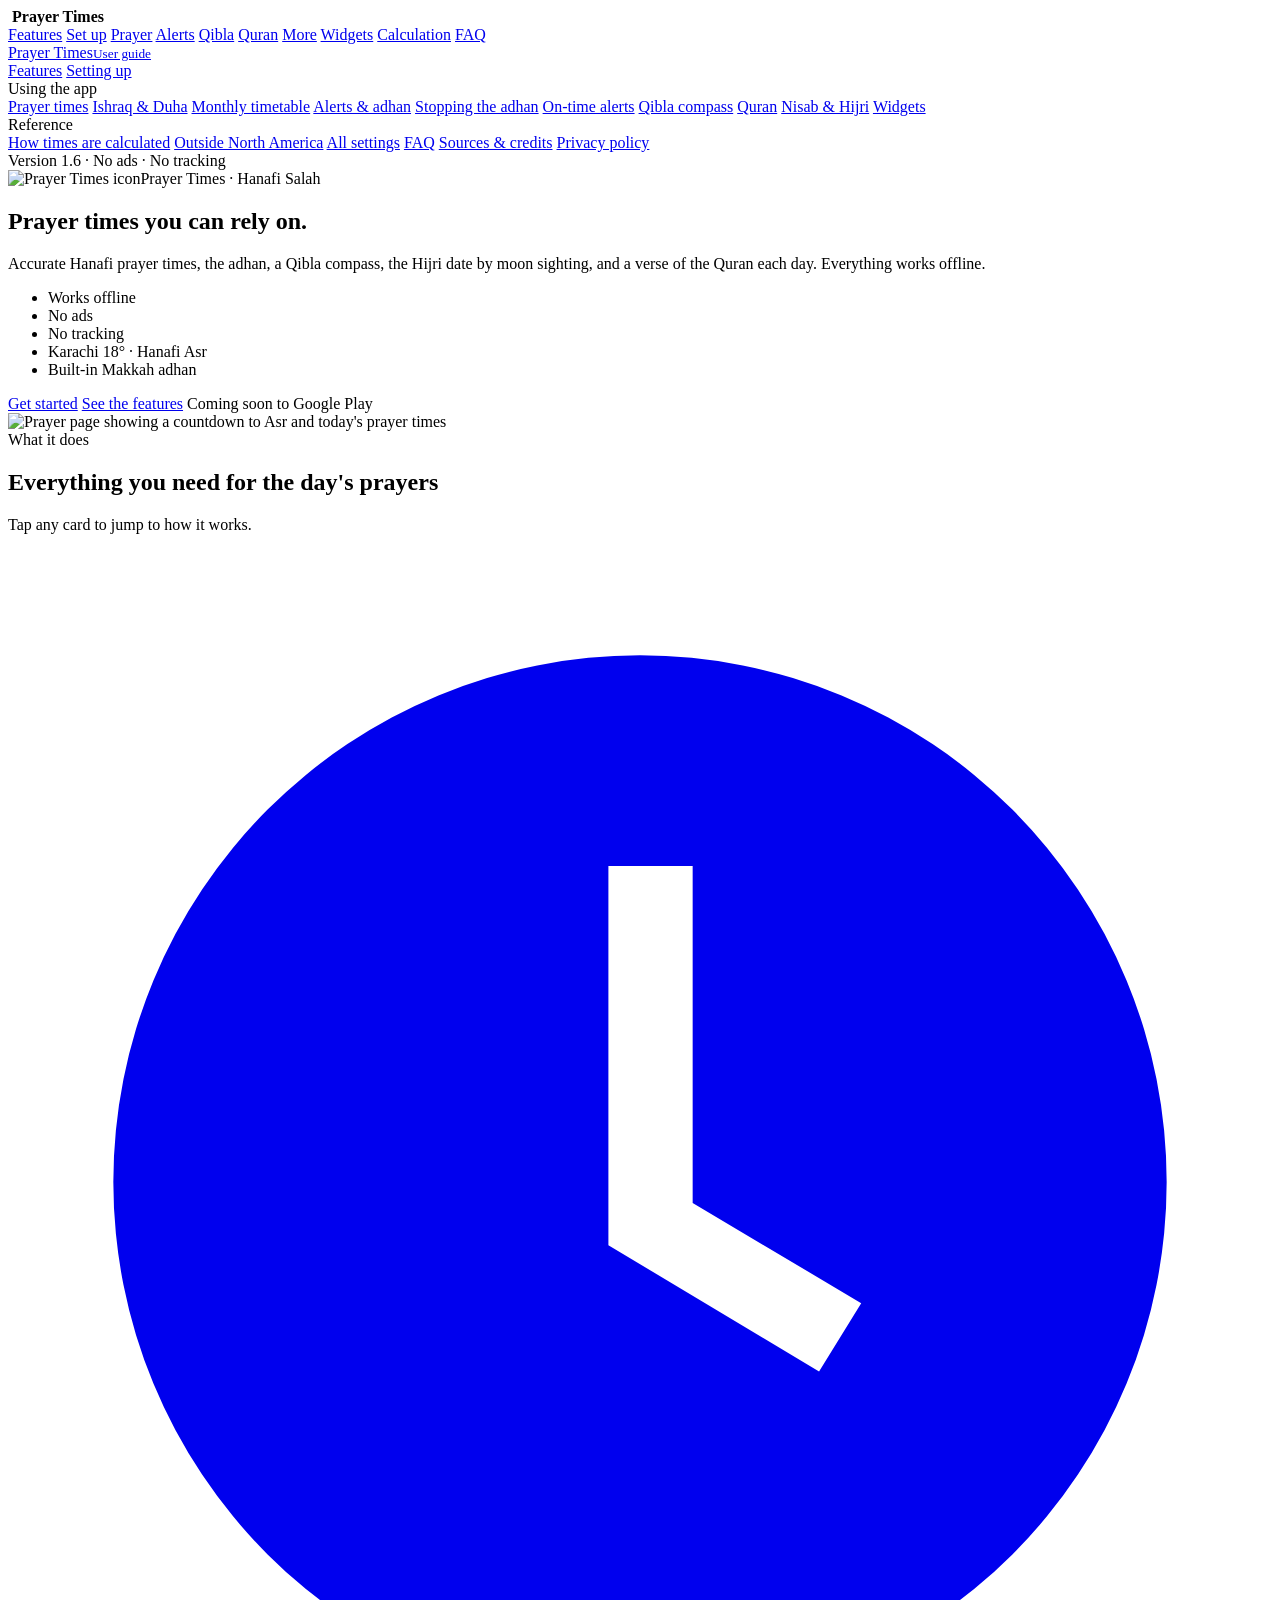
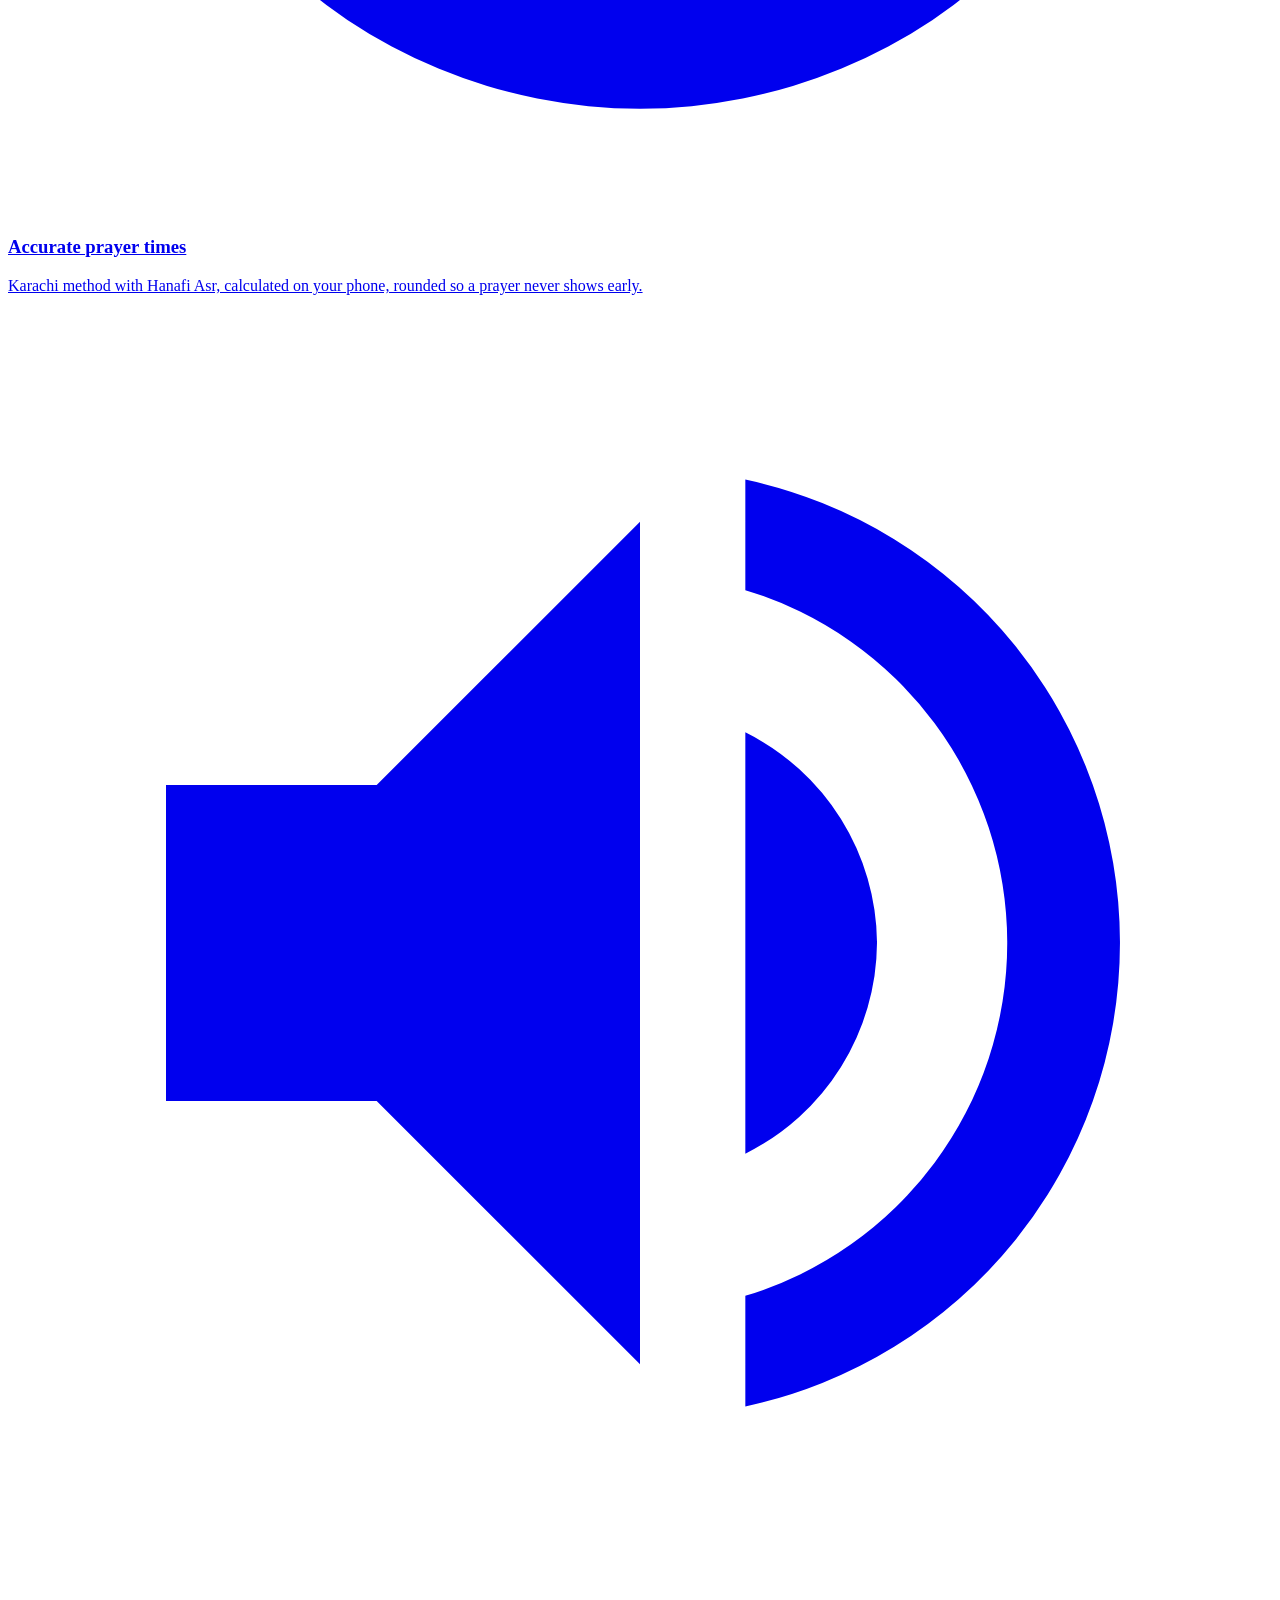
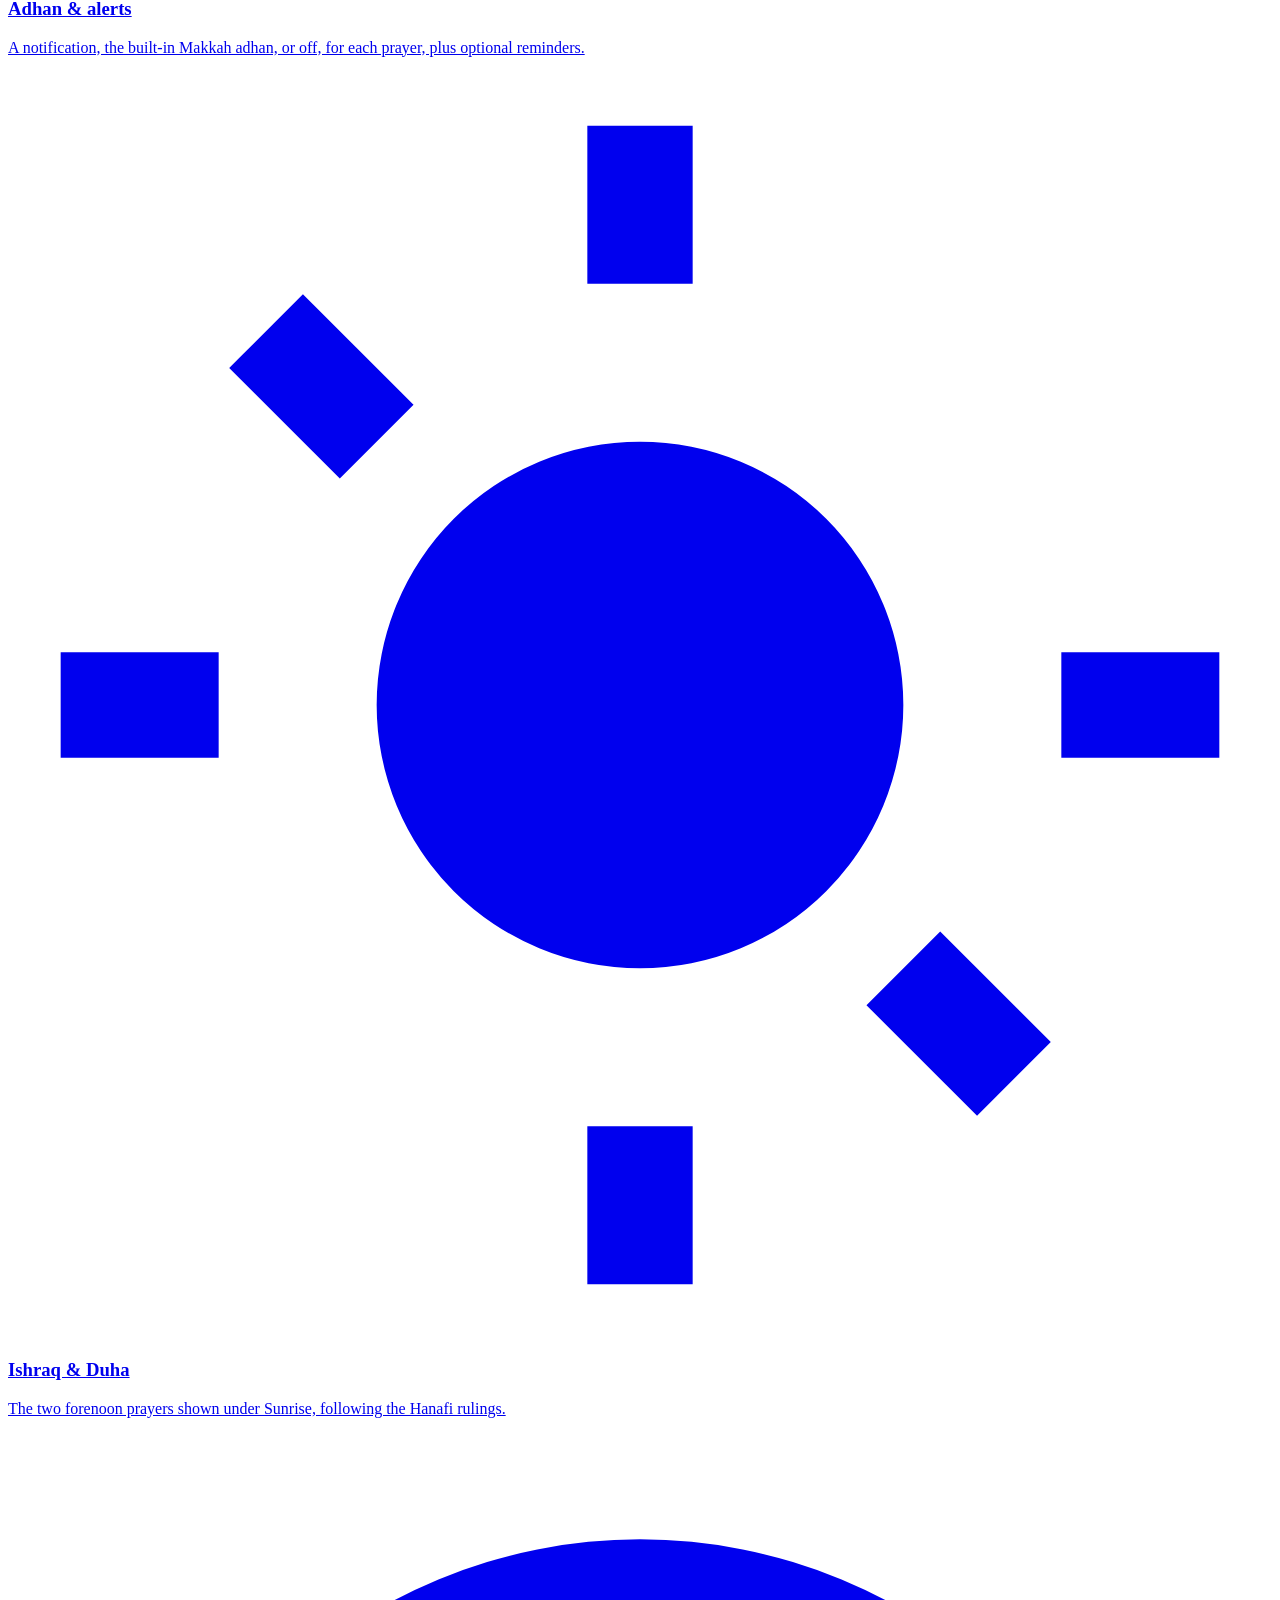
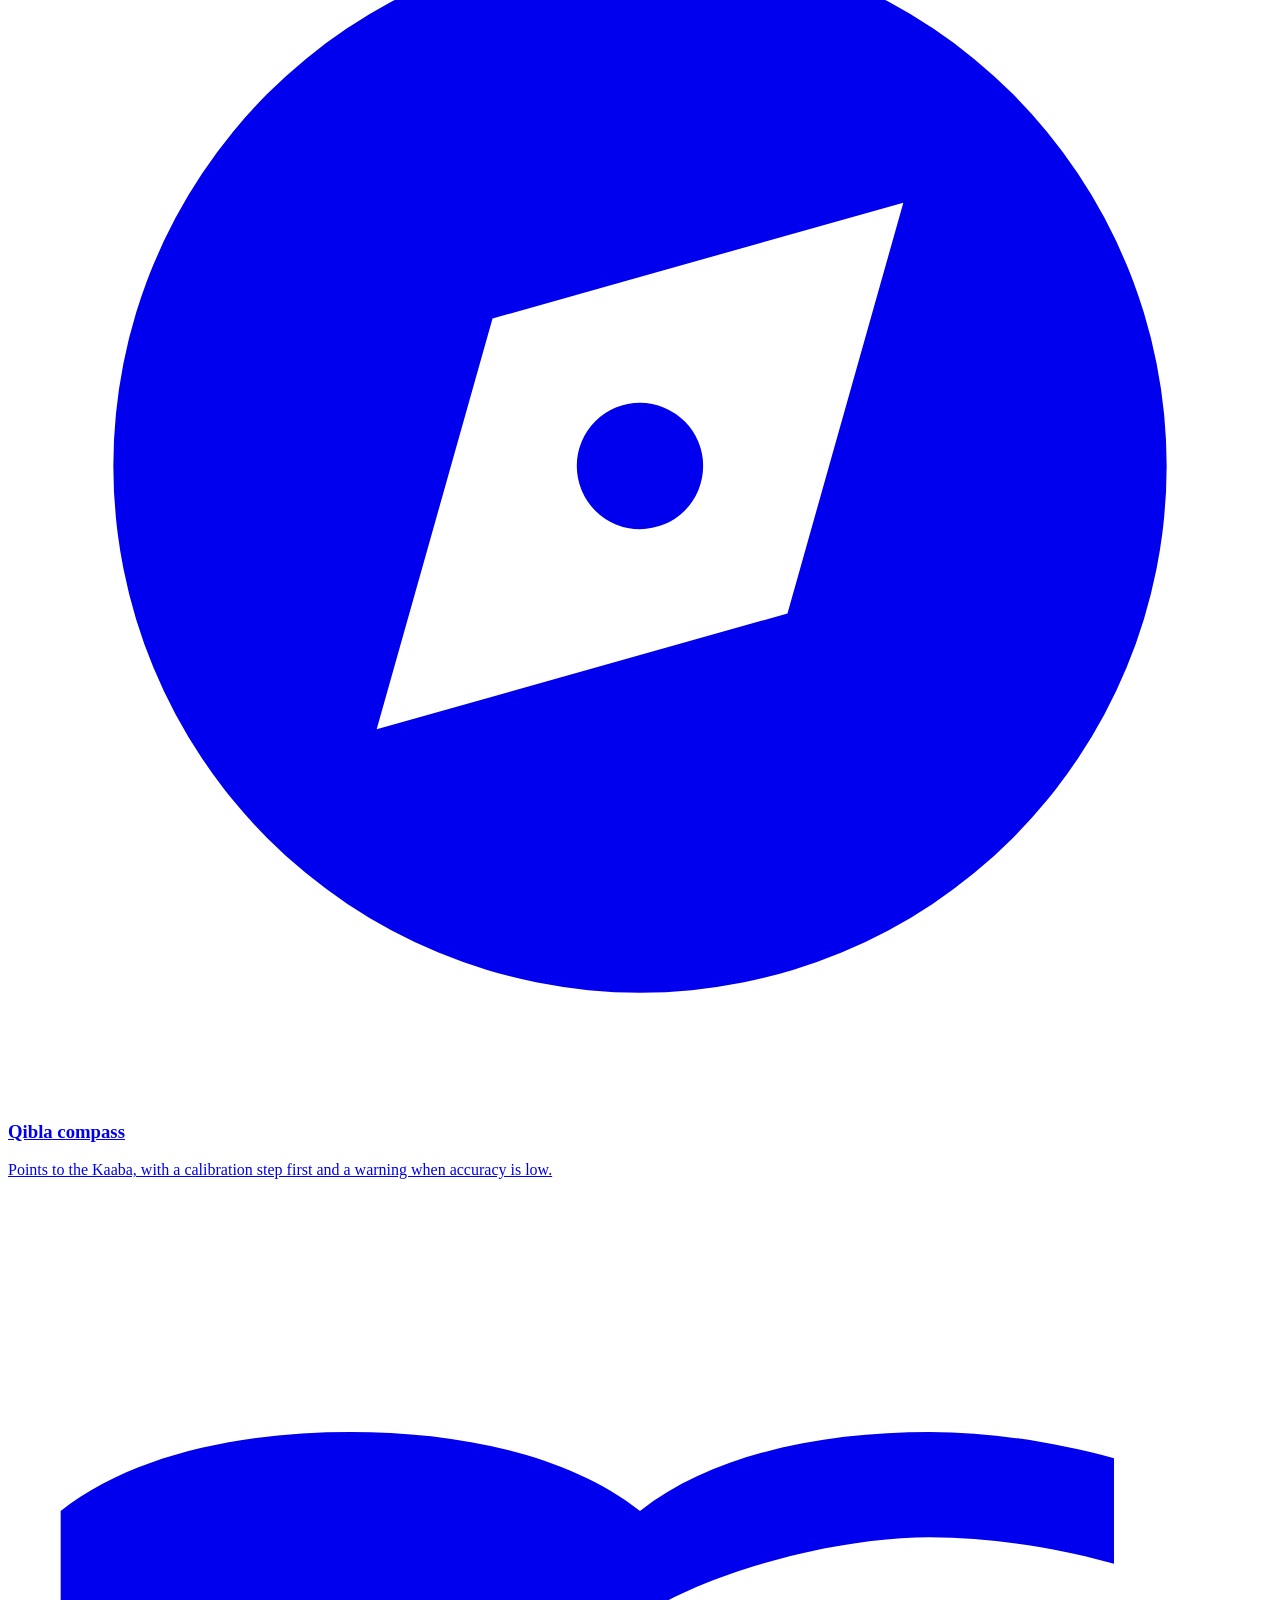
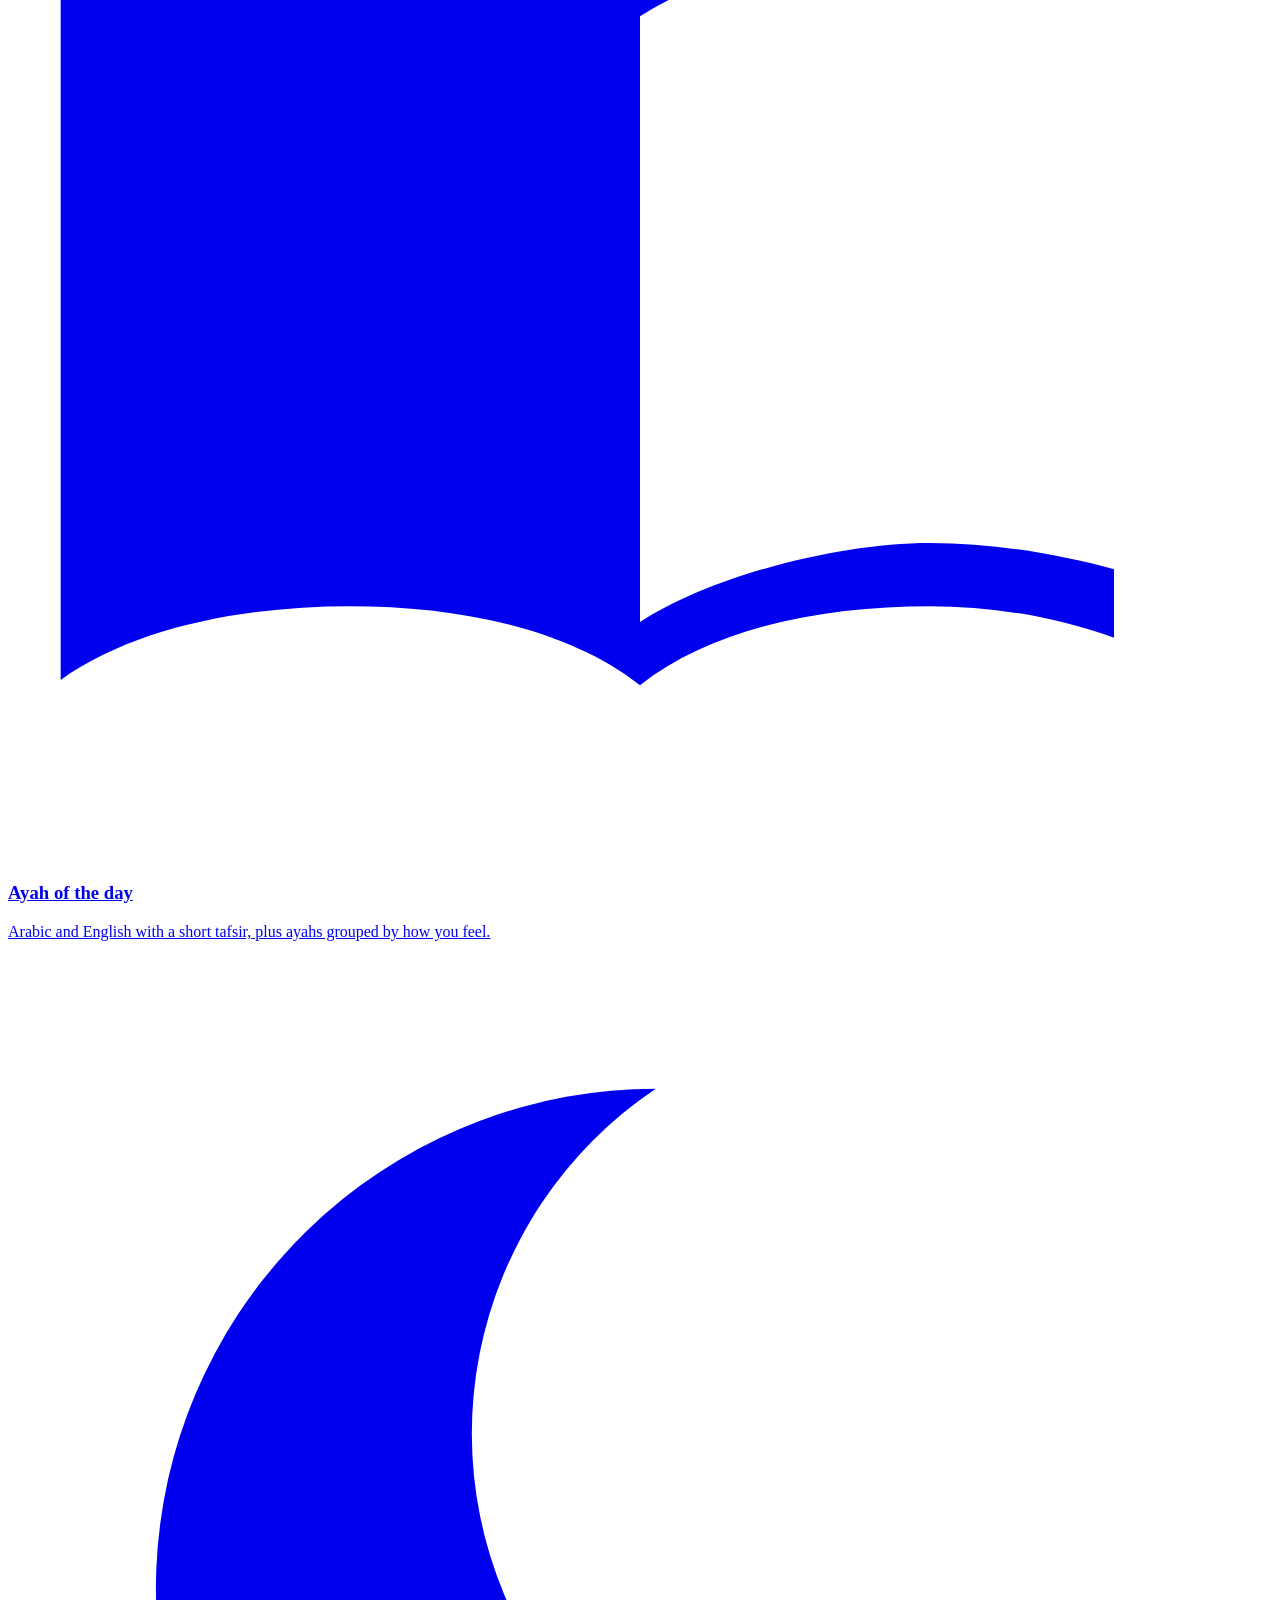
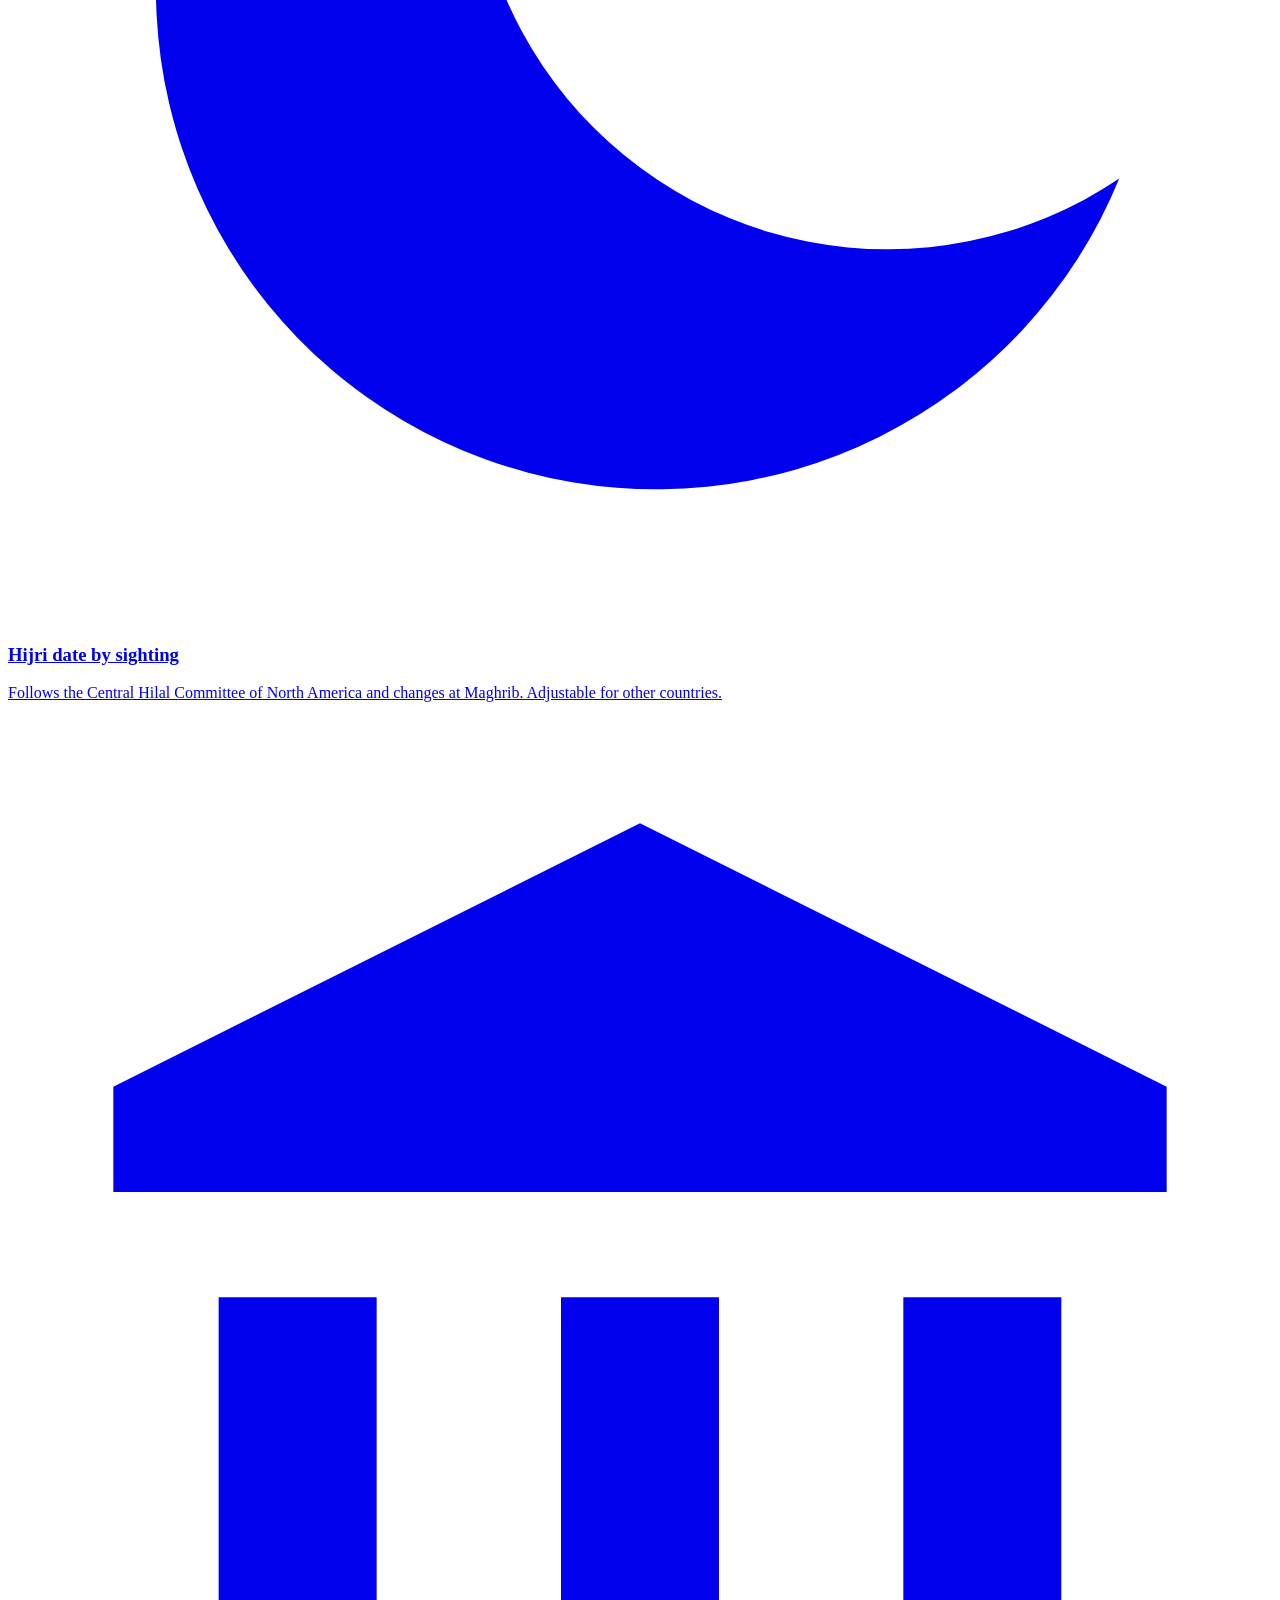
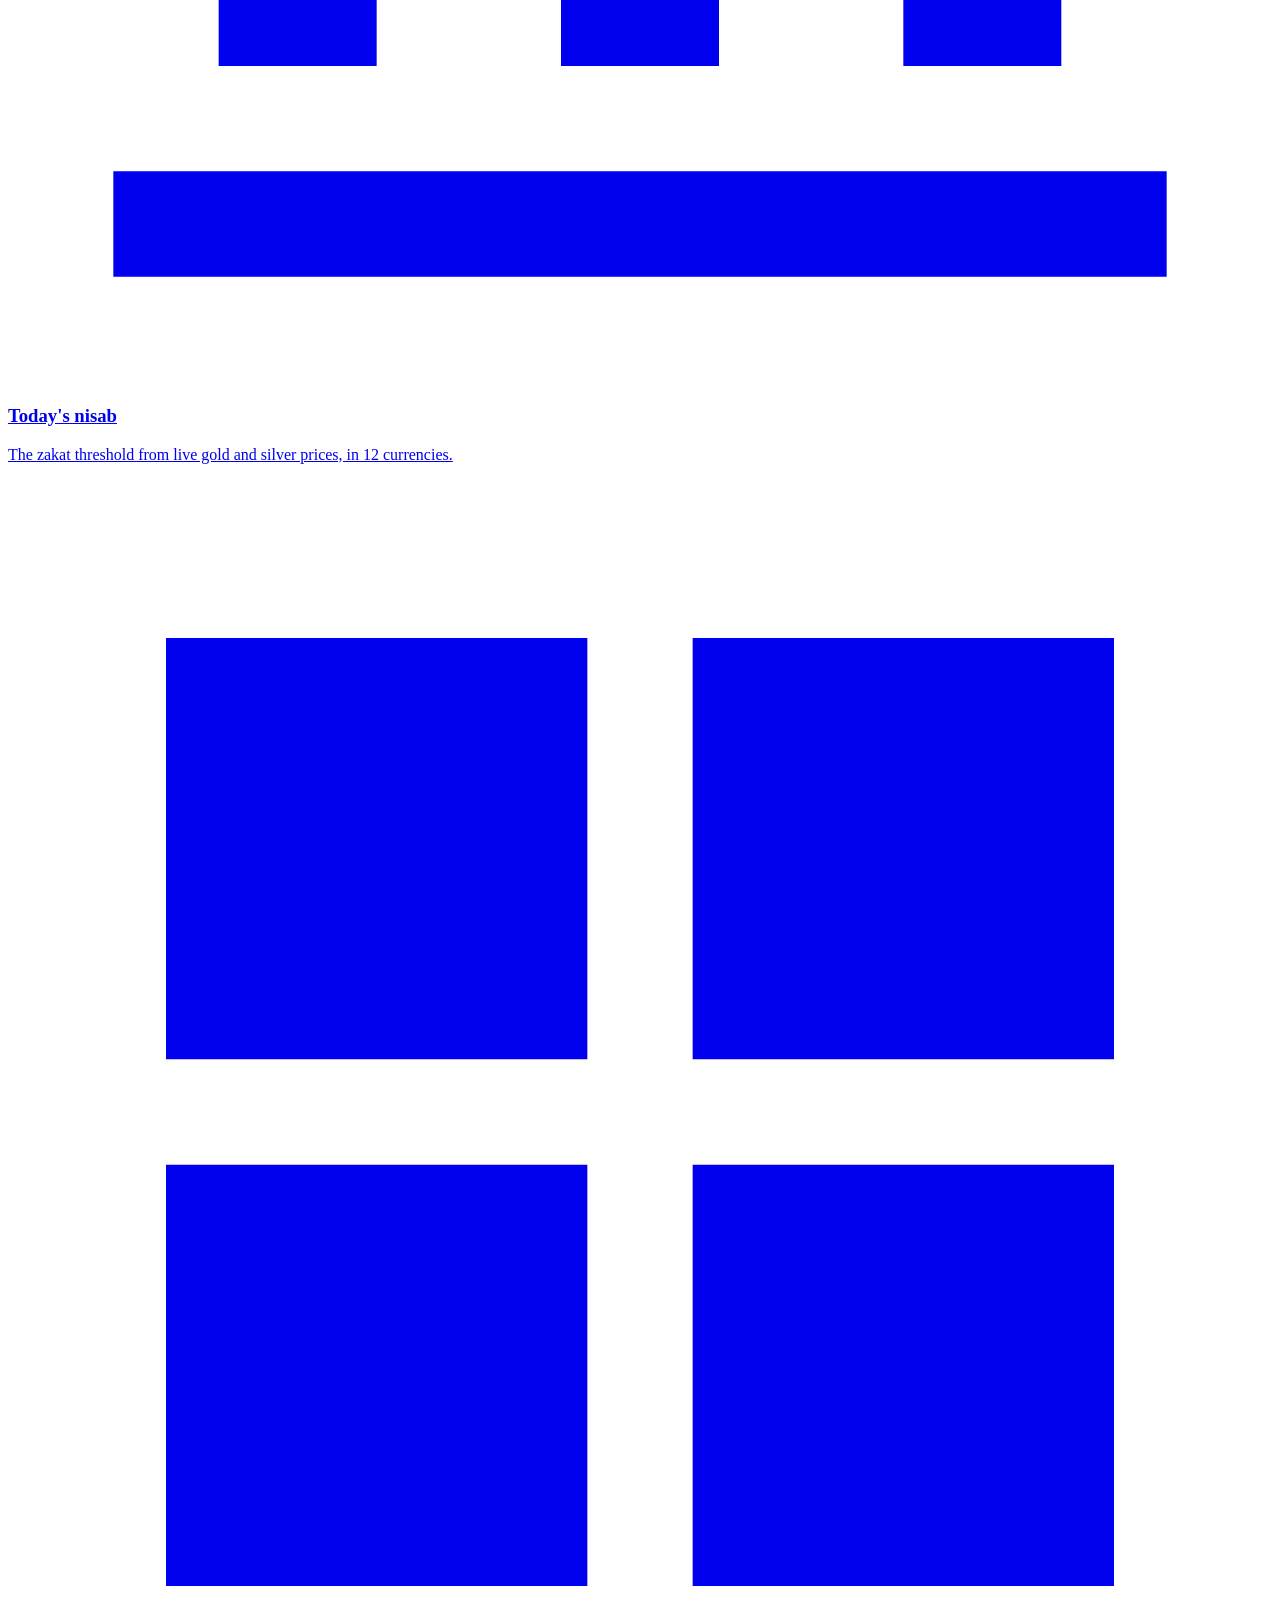
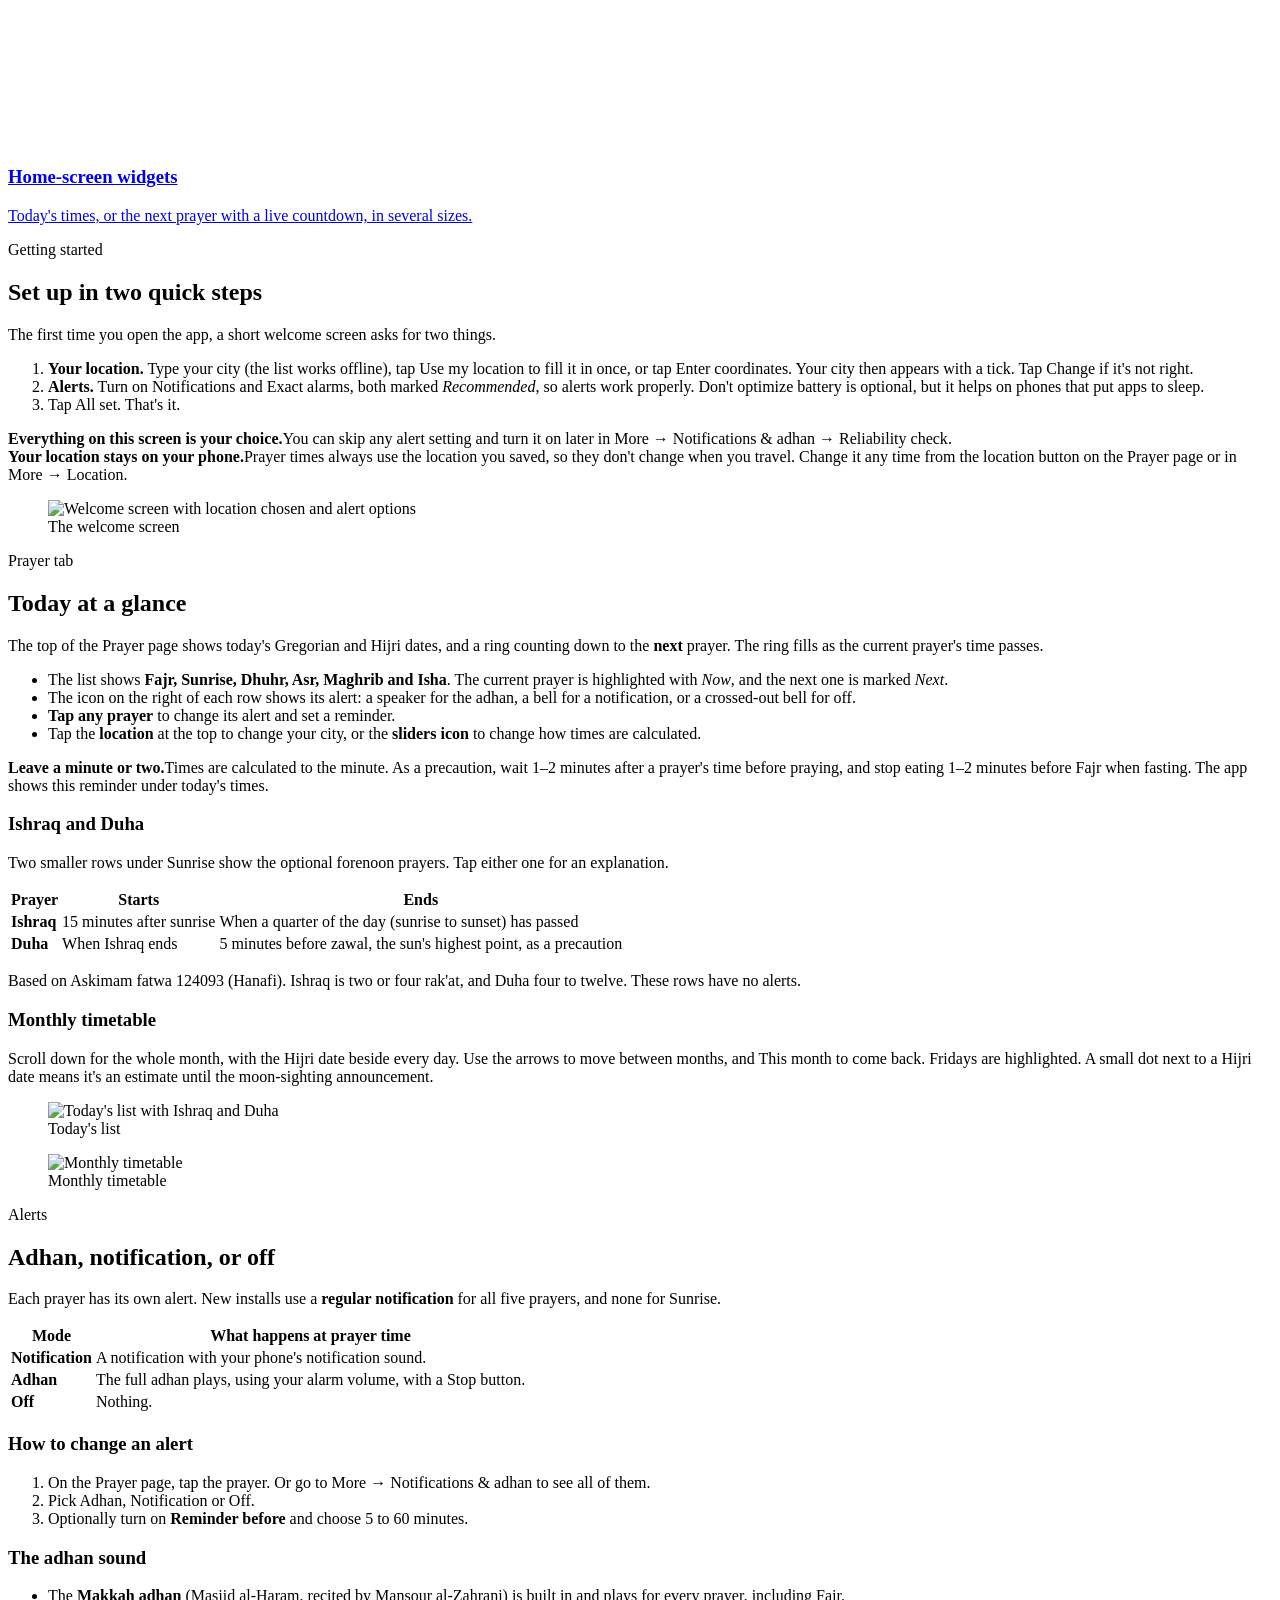
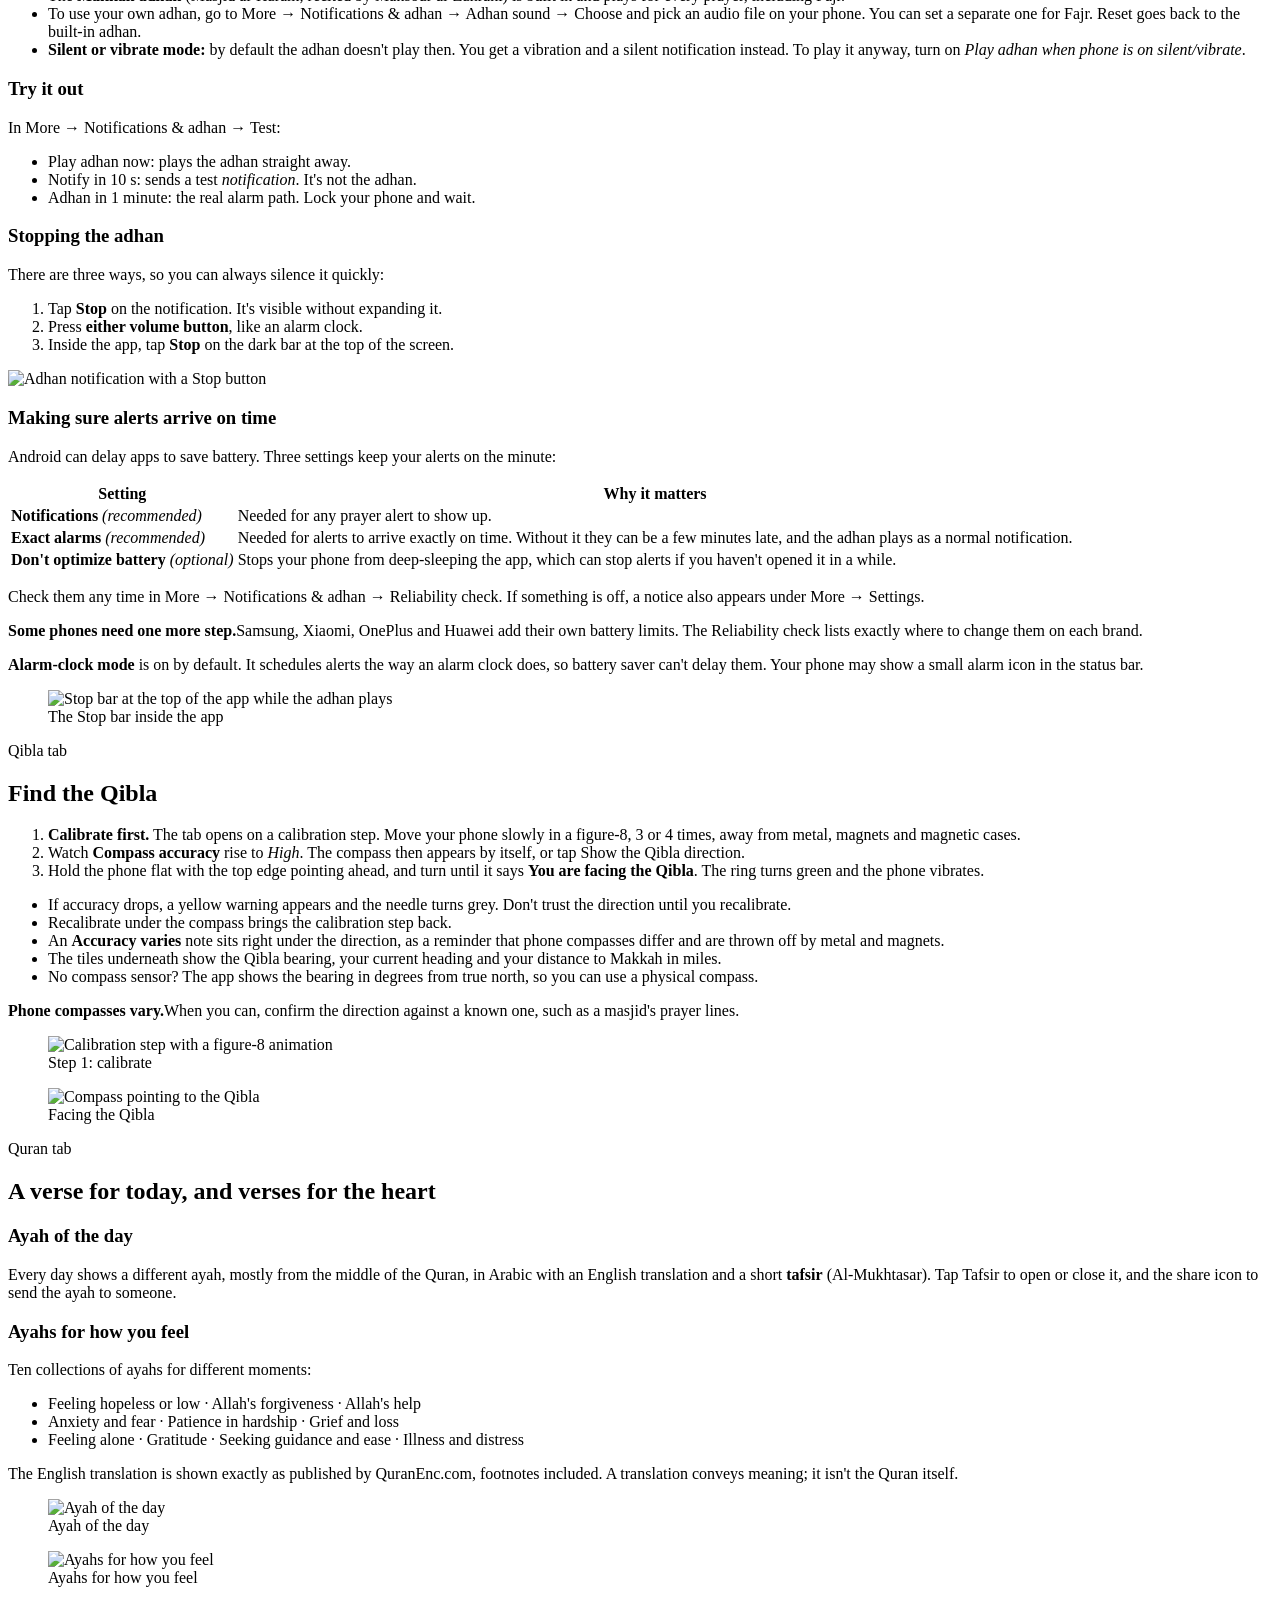
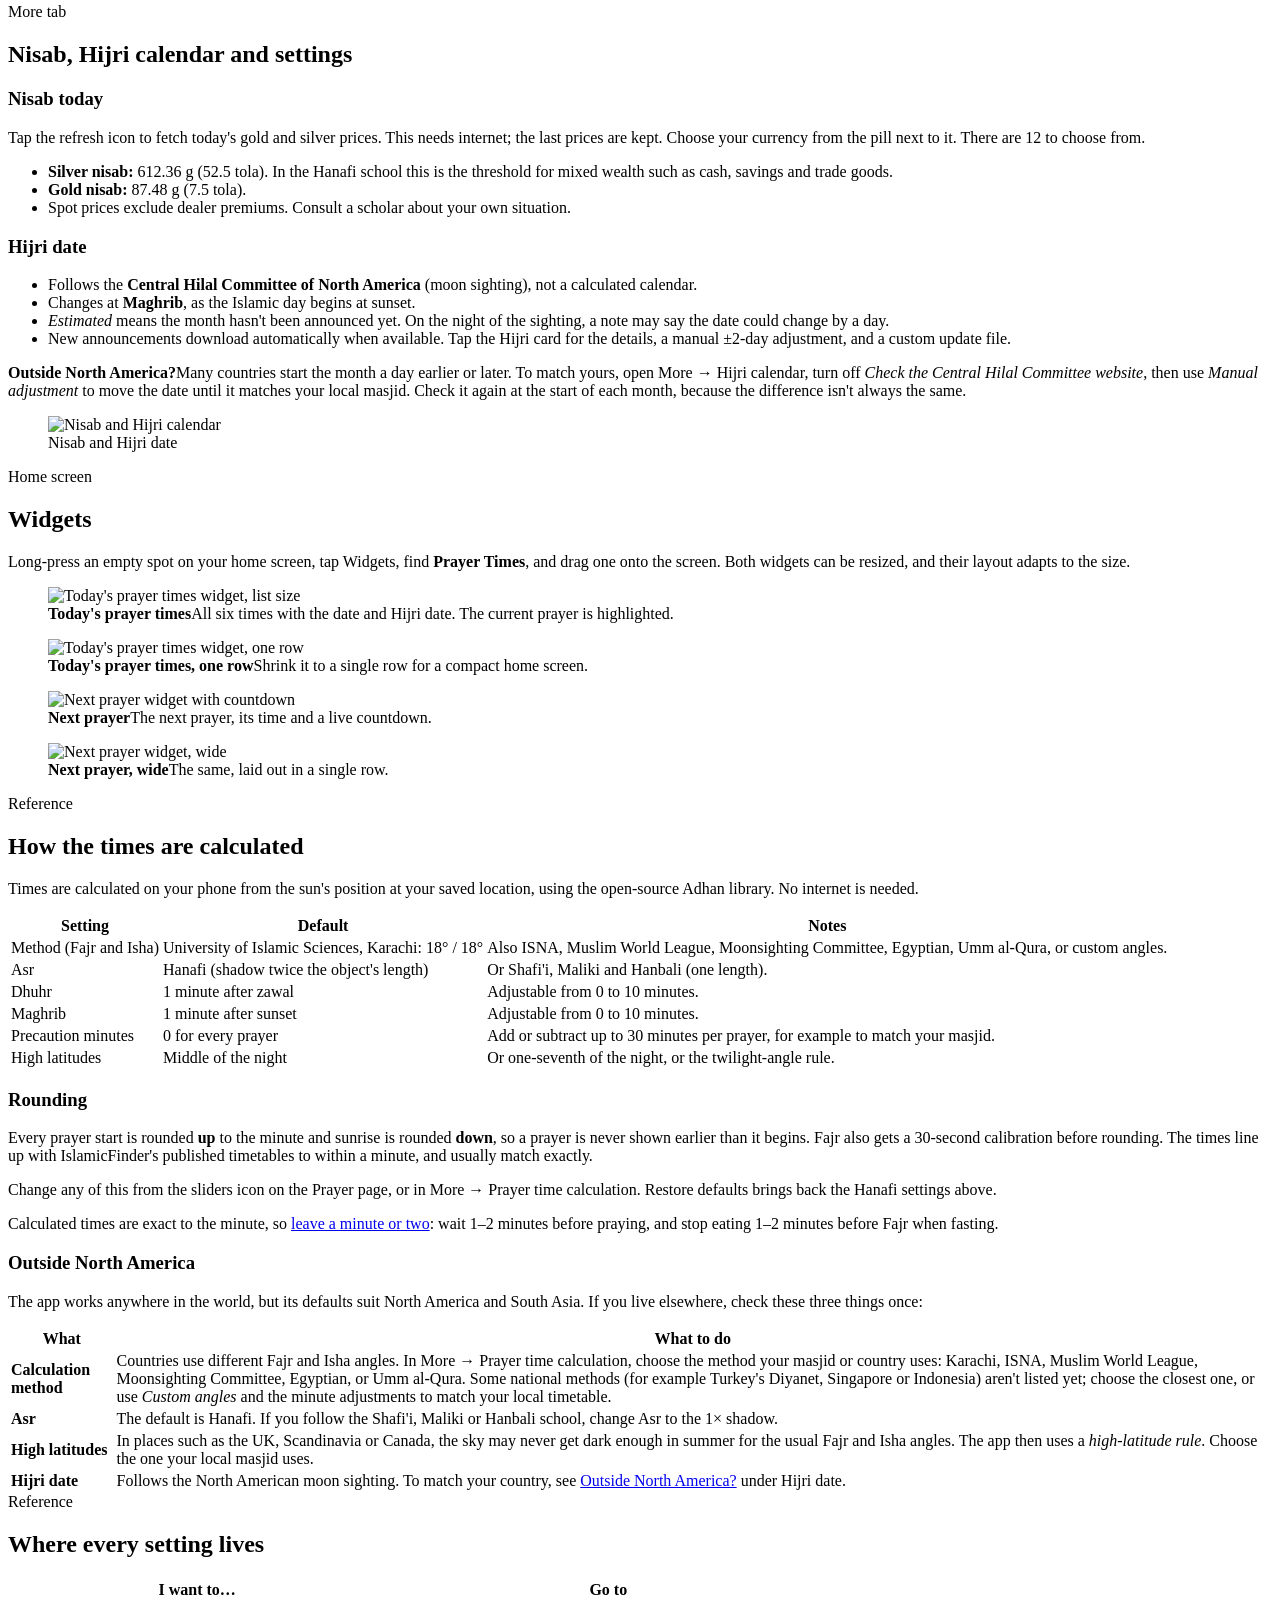
==== index.html @ 44325bd1 "Added the documentation and privacy policy" ====
<!doctype html>
<html lang="en">
<head>
<meta charset="utf-8">
<meta name="viewport" content="width=device-width, initial-scale=1">
<title>Prayer Times — User Guide</title>
<meta name="description" content="Prayer Times: accurate Hanafi prayer times, adhan, Qibla compass, Hijri date and Quran. Works offline, no ads, no tracking. How to set it up and use every feature.">
<meta name="theme-color" content="#0f5c4d">
<link rel="icon" href="assets/img/icon.png">
<link rel="stylesheet" href="assets/site.css">
</head>
<body>

<!-- Mobile / tablet: sticky top bar with scrollable section links -->
<header class="topbar">
  <img src="assets/img/icon.png" alt="">
  <strong>Prayer Times</strong>
  <nav aria-label="Sections">
    <a href="#features">Features</a>
    <a href="#start">Set up</a>
    <a href="#prayer">Prayer</a>
    <a href="#alerts">Alerts</a>
    <a href="#qibla">Qibla</a>
    <a href="#quran">Quran</a>
    <a href="#more">More</a>
    <a href="#widgets">Widgets</a>
    <a href="#calculation">Calculation</a>
    <a href="#faq">FAQ</a>
  </nav>
</header>

<!-- Desktop: fixed sidebar -->
<aside class="sidebar">
  <a class="brand" href="#top"><img src="assets/img/icon.png" alt=""><span>Prayer Times<small>User guide</small></span></a>
  <nav aria-label="Guide">
    <a href="#features">Features</a>
    <a href="#start">Setting up</a>
    <div class="group">Using the app</div>
    <a href="#prayer">Prayer times</a>
    <a href="#forenoon">Ishraq &amp; Duha</a>
    <a href="#month">Monthly timetable</a>
    <a href="#alerts">Alerts &amp; adhan</a>
    <a href="#stop">Stopping the adhan</a>
    <a href="#reliable">On-time alerts</a>
    <a href="#qibla">Qibla compass</a>
    <a href="#quran">Quran</a>
    <a href="#more">Nisab &amp; Hijri</a>
    <a href="#widgets">Widgets</a>
    <div class="group">Reference</div>
    <a href="#calculation">How times are calculated</a>
    <a href="#worldwide">Outside North America</a>
    <a href="#settings">All settings</a>
    <a href="#faq">FAQ</a>
    <a href="#credits">Sources &amp; credits</a>
    <a href="privacy.html">Privacy policy</a>
  </nav>
  <div class="foot">Version 1.6 · No ads · No tracking</div>
</aside>

<main id="top">

<!-- ================= Hero ================= -->
<section class="hero">
  <div class="wrap">
    <div>
      <div class="app"><img src="assets/img/icon.png" alt="Prayer Times icon"><span>Prayer Times · Hanafi Salah</span></div>
      <h1>Prayer times you can rely on.</h1>
      <p class="lead">Accurate Hanafi prayer times, the adhan, a Qibla compass, the Hijri date by moon sighting, and a verse of the Quran each day. Everything works offline.</p>
      <ul class="badges">
        <li>Works offline</li>
        <li>No ads</li>
        <li>No tracking</li>
        <li>Karachi 18° · Hanafi Asr</li>
        <li>Built-in Makkah adhan</li>
      </ul>
      <div class="cta">
        <a class="btn primary" href="#start">Get started</a>
        <a class="btn ghost" href="#features">See the features</a>
        <span class="btn soon">Coming soon to Google Play</span>
      </div>
    </div>
    <div class="phone"><img src="assets/img/prayer.png" alt="Prayer page showing a countdown to Asr and today's prayer times"></div>
  </div>
</section>

<!-- ================= Features ================= -->
<section class="block" id="features">
  <div class="wrap">
    <div class="eyebrow">What it does</div>
    <h2>Everything you need for the day's prayers</h2>
    <p class="muted">Tap any card to jump to how it works.</p>
    <div class="cards">
      <a class="card" href="#prayer">
        <div class="ico"><svg viewBox="0 0 24 24" fill="currentColor"><path d="M12 2a10 10 0 1 0 0 20 10 10 0 0 0 0-20Zm1 10.4 3.2 1.9-.8 1.3-4-2.4V6h1.6v6.4Z"/></svg></div>
        <h3>Accurate prayer times</h3><p>Karachi method with Hanafi Asr, calculated on your phone, rounded so a prayer never shows early.</p>
      </a>
      <a class="card" href="#alerts">
        <div class="ico"><svg viewBox="0 0 24 24" fill="currentColor"><path d="M3 9v6h4l5 5V4L7 9H3Zm13.5 3A4.5 4.5 0 0 0 14 8v8a4.5 4.5 0 0 0 2.5-4ZM14 3.2v2.1a7 7 0 0 1 0 13.4v2.1A9 9 0 0 0 14 3.2Z"/></svg></div>
        <h3>Adhan &amp; alerts</h3><p>A notification, the built-in Makkah adhan, or off, for each prayer, plus optional reminders.</p>
      </a>
      <a class="card" href="#forenoon">
        <div class="ico"><svg viewBox="0 0 24 24" fill="currentColor"><path d="M12 7a5 5 0 1 0 0 10 5 5 0 0 0 0-10ZM11 1h2v3h-2V1Zm0 19h2v3h-2v-3ZM1 11h3v2H1v-2Zm19 0h3v2h-3v-2ZM4.2 5.6l1.4-1.4 2.1 2.1-1.4 1.4-2.1-2.1Zm12.1 12.1 1.4-1.4 2.1 2.1-1.4 1.4-2.1-2.1Z"/></svg></div>
        <h3>Ishraq &amp; Duha</h3><p>The two forenoon prayers shown under Sunrise, following the Hanafi rulings.</p>
      </a>
      <a class="card" href="#qibla">
        <div class="ico"><svg viewBox="0 0 24 24" fill="currentColor"><path d="M12 2a10 10 0 1 0 0 20 10 10 0 0 0 0-20Zm2.8 12.8L7 17l2.2-7.8L17 7l-2.2 7.8ZM12 10.8a1.2 1.2 0 1 0 0 2.4 1.2 1.2 0 0 0 0-2.4Z"/></svg></div>
        <h3>Qibla compass</h3><p>Points to the Kaaba, with a calibration step first and a warning when accuracy is low.</p>
      </a>
      <a class="card" href="#quran">
        <div class="ico"><svg viewBox="0 0 24 24" fill="currentColor"><path d="M21 5c-1.1-.3-2.3-.5-3.5-.5-2 0-4.1.4-5.5 1.5-1.4-1.1-3.5-1.5-5.5-1.5S2.4 4.9 1 6v14.6c1.4-1 3.5-1.4 5.5-1.4s4.1.4 5.5 1.5c1.4-1.1 3.5-1.5 5.5-1.5 1.2 0 2.4.2 3.5.6V5Zm0 13.5c-1.1-.3-2.3-.5-3.5-.5-1.7 0-4.1.6-5.5 1.5V8c1.4-.9 3.8-1.5 5.5-1.5 1.2 0 2.4.2 3.5.5v11.5Z"/></svg></div>
        <h3>Ayah of the day</h3><p>Arabic and English with a short tafsir, plus ayahs grouped by how you feel.</p>
      </a>
      <a class="card" href="#more">
        <div class="ico"><svg viewBox="0 0 24 24" fill="currentColor"><path d="M12.3 2.5a9.5 9.5 0 1 0 8.8 13.1A7.6 7.6 0 1 1 12.3 2.5Z"/></svg></div>
        <h3>Hijri date by sighting</h3><p>Follows the Central Hilal Committee of North America and changes at Maghrib. Adjustable for other countries.</p>
      </a>
      <a class="card" href="#more">
        <div class="ico"><svg viewBox="0 0 24 24" fill="currentColor"><path d="M12 2 2 7v2h20V7L12 2ZM4 11v7h3v-7H4Zm6.5 0v7h3v-7h-3ZM17 11v7h3v-7h-3ZM2 20v2h20v-2H2Z"/></svg></div>
        <h3>Today's nisab</h3><p>The zakat threshold from live gold and silver prices, in 12 currencies.</p>
      </a>
      <a class="card" href="#widgets">
        <div class="ico"><svg viewBox="0 0 24 24" fill="currentColor"><path d="M3 3h8v8H3V3Zm10 0h8v8h-8V3ZM3 13h8v8H3v-8Zm10 0h8v8h-8v-8Z"/></svg></div>
        <h3>Home-screen widgets</h3><p>Today's times, or the next prayer with a live countdown, in several sizes.</p>
      </a>
    </div>
  </div>
</section>

<!-- ================= Getting started ================= -->
<section class="block" id="start">
  <div class="wrap feature">
    <div>
      <div class="eyebrow">Getting started</div>
      <h2>Set up in two quick steps</h2>
      <p>The first time you open the app, a short welcome screen asks for two things.</p>
      <ol class="steps">
        <li><strong>Your location.</strong> Type your city (the list works offline), tap <span class="ui">Use my location</span> to fill it in once, or tap <span class="ui">Enter coordinates</span>. Your city then appears with a tick. Tap <span class="ui">Change</span> if it's not right.</li>
        <li><strong>Alerts.</strong> Turn on <span class="ui">Notifications</span> and <span class="ui">Exact alarms</span>, both marked <em>Recommended</em>, so alerts work properly. <span class="ui">Don't optimize battery</span> is optional, but it helps on phones that put apps to sleep.</li>
        <li>Tap <span class="ui">All set</span>. That's it.</li>
      </ol>
      <div class="callout tip"><strong>Everything on this screen is your choice.</strong>You can skip any alert setting and turn it on later in <span class="ui">More → Notifications &amp; adhan → Reliability check</span>.</div>
      <div class="callout"><strong>Your location stays on your phone.</strong>Prayer times always use the location you saved, so they don't change when you travel. Change it any time from the location button on the Prayer page or in <span class="ui">More → Location</span>.</div>
    </div>
    <div class="shots"><figure><div class="phone small"><img src="assets/img/setup.png" alt="Welcome screen with location chosen and alert options"></div><figcaption>The welcome screen</figcaption></figure></div>
  </div>
</section>

<!-- ================= Prayer page ================= -->
<section class="block" id="prayer">
  <div class="wrap feature flip">
    <div>
      <div class="eyebrow">Prayer tab</div>
      <h2>Today at a glance</h2>
      <p>The top of the Prayer page shows today's Gregorian and Hijri dates, and a ring counting down to the <strong>next</strong> prayer. The ring fills as the current prayer's time passes.</p>
      <ul class="ticks">
        <li>The list shows <strong>Fajr, Sunrise, Dhuhr, Asr, Maghrib and Isha</strong>. The current prayer is highlighted with <em>Now</em>, and the next one is marked <em>Next</em>.</li>
        <li>The icon on the right of each row shows its alert: a speaker for the adhan, a bell for a notification, or a crossed-out bell for off.</li>
        <li><strong>Tap any prayer</strong> to change its alert and set a reminder.</li>
        <li>Tap the <strong>location</strong> at the top to change your city, or the <strong>sliders icon</strong> to change how times are calculated.</li>
      </ul>
      <div class="callout tip" id="precaution"><strong>Leave a minute or two.</strong>Times are calculated to the minute. As a precaution, wait 1–2 minutes after a prayer's time before praying, and stop eating 1–2 minutes before Fajr when fasting. The app shows this reminder under today's times.</div>
      <h3 id="forenoon">Ishraq and Duha</h3>
      <p>Two smaller rows under Sunrise show the optional forenoon prayers. Tap either one for an explanation.</p>
      <div class="table-scroll"><table class="simple">
        <tr><th>Prayer</th><th>Starts</th><th>Ends</th></tr>
        <tr><td><strong>Ishraq</strong></td><td>15 minutes after sunrise</td><td>When a quarter of the day (sunrise to sunset) has passed</td></tr>
        <tr><td><strong>Duha</strong></td><td>When Ishraq ends</td><td>5 minutes before zawal, the sun's highest point, as a precaution</td></tr>
      </table></div>
      <p class="muted">Based on Askimam fatwa 124093 (Hanafi). Ishraq is two or four rak'at, and Duha four to twelve. These rows have no alerts.</p>
      <h3 id="month">Monthly timetable</h3>
      <p>Scroll down for the whole month, with the Hijri date beside every day. Use the arrows to move between months, and <span class="ui">This month</span> to come back. Fridays are highlighted. A small dot next to a Hijri date means it's an estimate until the moon-sighting announcement.</p>
    </div>
    <div class="shots">
      <figure><div class="phone small"><img src="assets/img/today.png" alt="Today's list with Ishraq and Duha"></div><figcaption>Today's list</figcaption></figure>
      <figure><div class="phone small"><img src="assets/img/month.png" alt="Monthly timetable"></div><figcaption>Monthly timetable</figcaption></figure>
    </div>
  </div>
</section>

<!-- ================= Alerts ================= -->
<section class="block" id="alerts">
  <div class="wrap feature">
    <div>
      <div class="eyebrow">Alerts</div>
      <h2>Adhan, notification, or off</h2>
      <p>Each prayer has its own alert. New installs use a <strong>regular notification</strong> for all five prayers, and none for Sunrise.</p>
      <div class="table-scroll"><table class="simple">
        <tr><th>Mode</th><th>What happens at prayer time</th></tr>
        <tr><td><strong>Notification</strong></td><td>A notification with your phone's notification sound.</td></tr>
        <tr><td><strong>Adhan</strong></td><td>The full adhan plays, using your alarm volume, with a Stop button.</td></tr>
        <tr><td><strong>Off</strong></td><td>Nothing.</td></tr>
      </table></div>
      <h3>How to change an alert</h3>
      <ol class="steps">
        <li>On the Prayer page, tap the prayer. Or go to <span class="ui">More → Notifications &amp; adhan</span> to see all of them.</li>
        <li>Pick <span class="ui">Adhan</span>, <span class="ui">Notification</span> or <span class="ui">Off</span>.</li>
        <li>Optionally turn on <strong>Reminder before</strong> and choose 5 to 60 minutes.</li>
      </ol>
      <h3>The adhan sound</h3>
      <ul class="ticks">
        <li>The <strong>Makkah adhan</strong> (Masjid al-Haram, recited by Mansour al-Zahrani) is built in and plays for every prayer, including Fajr.</li>
        <li>To use your own adhan, go to <span class="ui">More → Notifications &amp; adhan → Adhan sound → Choose</span> and pick an audio file on your phone. You can set a separate one for Fajr. <span class="ui">Reset</span> goes back to the built-in adhan.</li>
        <li><strong>Silent or vibrate mode:</strong> by default the adhan doesn't play then. You get a vibration and a silent notification instead. To play it anyway, turn on <em>Play adhan when phone is on silent/vibrate</em>.</li>
      </ul>
      <h3>Try it out</h3>
      <p>In <span class="ui">More → Notifications &amp; adhan → Test</span>:</p>
      <ul class="ticks">
        <li><span class="ui">Play adhan now</span>: plays the adhan straight away.</li>
        <li><span class="ui">Notify in 10 s</span>: sends a test <em>notification</em>. It's not the adhan.</li>
        <li><span class="ui">Adhan in 1 minute</span>: the real alarm path. Lock your phone and wait.</li>
      </ul>

      <h3 id="stop">Stopping the adhan</h3>
      <p>There are three ways, so you can always silence it quickly:</p>
      <ol class="steps">
        <li>Tap <strong>Stop</strong> on the notification. It's visible without expanding it.</li>
        <li>Press <strong>either volume button</strong>, like an alarm clock.</li>
        <li>Inside the app, tap <strong>Stop</strong> on the dark bar at the top of the screen.</li>
      </ol>
      <img class="inline-img" src="assets/img/notification.png" alt="Adhan notification with a Stop button" width="340">

      <h3 id="reliable">Making sure alerts arrive on time</h3>
      <p>Android can delay apps to save battery. Three settings keep your alerts on the minute:</p>
      <div class="table-scroll"><table class="simple">
        <tr><th>Setting</th><th>Why it matters</th></tr>
        <tr><td><strong>Notifications</strong> <em>(recommended)</em></td><td>Needed for any prayer alert to show up.</td></tr>
        <tr><td><strong>Exact alarms</strong> <em>(recommended)</em></td><td>Needed for alerts to arrive exactly on time. Without it they can be a few minutes late, and the adhan plays as a normal notification.</td></tr>
        <tr><td><strong>Don't optimize battery</strong> <em>(optional)</em></td><td>Stops your phone from deep-sleeping the app, which can stop alerts if you haven't opened it in a while.</td></tr>
      </table></div>
      <p>Check them any time in <span class="ui">More → Notifications &amp; adhan → Reliability check</span>. If something is off, a notice also appears under <span class="ui">More → Settings</span>.</p>
      <div class="callout"><strong>Some phones need one more step.</strong>Samsung, Xiaomi, OnePlus and Huawei add their own battery limits. The Reliability check lists exactly where to change them on each brand.</div>
      <p class="muted"><strong>Alarm-clock mode</strong> is on by default. It schedules alerts the way an alarm clock does, so battery saver can't delay them. Your phone may show a small alarm icon in the status bar.</p>
    </div>
    <div class="shots">
      <figure><div class="phone small"><img src="assets/img/stop-bar.png" alt="Stop bar at the top of the app while the adhan plays"></div><figcaption>The Stop bar inside the app</figcaption></figure>
    </div>
  </div>
</section>

<!-- ================= Qibla ================= -->
<section class="block" id="qibla">
  <div class="wrap feature flip">
    <div>
      <div class="eyebrow">Qibla tab</div>
      <h2>Find the Qibla</h2>
      <ol class="steps">
        <li><strong>Calibrate first.</strong> The tab opens on a calibration step. Move your phone slowly in a figure-8, 3 or 4 times, away from metal, magnets and magnetic cases.</li>
        <li>Watch <strong>Compass accuracy</strong> rise to <em>High</em>. The compass then appears by itself, or tap <span class="ui">Show the Qibla direction</span>.</li>
        <li>Hold the phone flat with the top edge pointing ahead, and turn until it says <strong>You are facing the Qibla</strong>. The ring turns green and the phone vibrates.</li>
      </ol>
      <ul class="ticks">
        <li>If accuracy drops, a yellow warning appears and the needle turns grey. Don't trust the direction until you recalibrate.</li>
        <li><span class="ui">Recalibrate</span> under the compass brings the calibration step back.</li>
        <li>An <strong>Accuracy varies</strong> note sits right under the direction, as a reminder that phone compasses differ and are thrown off by metal and magnets.</li>
        <li>The tiles underneath show the Qibla bearing, your current heading and your distance to Makkah in miles.</li>
        <li>No compass sensor? The app shows the bearing in degrees from true north, so you can use a physical compass.</li>
      </ul>
      <div class="callout gold"><strong>Phone compasses vary.</strong>When you can, confirm the direction against a known one, such as a masjid's prayer lines.</div>
    </div>
    <div class="shots">
      <figure><div class="phone small"><img src="assets/img/calibrate.png" alt="Calibration step with a figure-8 animation"></div><figcaption>Step 1: calibrate</figcaption></figure>
      <figure><div class="phone small"><img src="assets/img/qibla.png" alt="Compass pointing to the Qibla"></div><figcaption>Facing the Qibla</figcaption></figure>
    </div>
  </div>
</section>

<!-- ================= Quran ================= -->
<section class="block" id="quran">
  <div class="wrap feature">
    <div>
      <div class="eyebrow">Quran tab</div>
      <h2>A verse for today, and verses for the heart</h2>
      <h3>Ayah of the day</h3>
      <p>Every day shows a different ayah, mostly from the middle of the Quran, in Arabic with an English translation and a short <strong>tafsir</strong> (Al-Mukhtasar). Tap <span class="ui">Tafsir</span> to open or close it, and the share icon to send the ayah to someone.</p>
      <h3>Ayahs for how you feel</h3>
      <p>Ten collections of ayahs for different moments:</p>
      <ul class="ticks">
        <li>Feeling hopeless or low · Allah's forgiveness · Allah's help</li>
        <li>Anxiety and fear · Patience in hardship · Grief and loss</li>
        <li>Feeling alone · Gratitude · Seeking guidance and ease · Illness and distress</li>
      </ul>
      <p class="muted">The English translation is shown exactly as published by QuranEnc.com, footnotes included. A translation conveys meaning; it isn't the Quran itself.</p>
    </div>
    <div class="shots">
      <figure><div class="phone small"><img src="assets/img/quran.png" alt="Ayah of the day"></div><figcaption>Ayah of the day</figcaption></figure>
      <figure><div class="phone small"><img src="assets/img/feelings.png" alt="Ayahs for how you feel"></div><figcaption>Ayahs for how you feel</figcaption></figure>
    </div>
  </div>
</section>

<!-- ================= More ================= -->
<section class="block" id="more">
  <div class="wrap feature flip">
    <div>
      <div class="eyebrow">More tab</div>
      <h2>Nisab, Hijri calendar and settings</h2>
      <h3>Nisab today</h3>
      <p>Tap the refresh icon to fetch today's gold and silver prices. This needs internet; the last prices are kept. Choose your currency from the pill next to it. There are 12 to choose from.</p>
      <ul class="ticks">
        <li><strong>Silver nisab:</strong> 612.36 g (52.5 tola). In the Hanafi school this is the threshold for mixed wealth such as cash, savings and trade goods.</li>
        <li><strong>Gold nisab:</strong> 87.48 g (7.5 tola).</li>
        <li>Spot prices exclude dealer premiums. Consult a scholar about your own situation.</li>
      </ul>
      <h3>Hijri date</h3>
      <ul class="ticks">
        <li>Follows the <strong>Central Hilal Committee of North America</strong> (moon sighting), not a calculated calendar.</li>
        <li>Changes at <strong>Maghrib</strong>, as the Islamic day begins at sunset.</li>
        <li><em>Estimated</em> means the month hasn't been announced yet. On the night of the sighting, a note may say the date could change by a day.</li>
        <li>New announcements download automatically when available. Tap the Hijri card for the details, a manual ±2-day adjustment, and a custom update file.</li>
      </ul>
      <div class="callout" id="hijri-elsewhere"><strong>Outside North America?</strong>Many countries start the month a day earlier or later. To match yours, open <span class="ui">More → Hijri calendar</span>, turn off <em>Check the Central Hilal Committee website</em>, then use <em>Manual adjustment</em> to move the date until it matches your local masjid. Check it again at the start of each month, because the difference isn't always the same.</div>
    </div>
    <div class="shots">
      <figure><div class="phone small"><img src="assets/img/more.png" alt="Nisab and Hijri calendar"></div><figcaption>Nisab and Hijri date</figcaption></figure>
    </div>
  </div>
</section>

<!-- ================= Widgets ================= -->
<section class="block" id="widgets">
  <div class="wrap">
    <div class="eyebrow">Home screen</div>
    <h2>Widgets</h2>
    <p>Long-press an empty spot on your home screen, tap <span class="ui">Widgets</span>, find <strong>Prayer Times</strong>, and drag one onto the screen. Both widgets can be resized, and their layout adapts to the size.</p>
    <div class="widgets">
      <figure><img src="assets/img/widget-daily.png" alt="Today's prayer times widget, list size"><figcaption><strong>Today's prayer times</strong>All six times with the date and Hijri date. The current prayer is highlighted.</figcaption></figure>
      <figure><img src="assets/img/widget-row.png" alt="Today's prayer times widget, one row"><figcaption><strong>Today's prayer times, one row</strong>Shrink it to a single row for a compact home screen.</figcaption></figure>
      <figure><img src="assets/img/widget-next.png" alt="Next prayer widget with countdown"><figcaption><strong>Next prayer</strong>The next prayer, its time and a live countdown.</figcaption></figure>
      <figure><img src="assets/img/widget-next-wide.png" alt="Next prayer widget, wide"><figcaption><strong>Next prayer, wide</strong>The same, laid out in a single row.</figcaption></figure>
    </div>
  </div>
</section>

<!-- ================= Calculation ================= -->
<section class="block" id="calculation">
  <div class="wrap">
    <div class="eyebrow">Reference</div>
    <h2>How the times are calculated</h2>
    <p>Times are calculated on your phone from the sun's position at your saved location, using the open-source Adhan library. No internet is needed.</p>
    <div class="table-scroll"><table class="simple">
      <tr><th>Setting</th><th>Default</th><th>Notes</th></tr>
      <tr><td>Method (Fajr and Isha)</td><td>University of Islamic Sciences, Karachi: 18° / 18°</td><td>Also ISNA, Muslim World League, Moonsighting Committee, Egyptian, Umm al-Qura, or custom angles.</td></tr>
      <tr><td>Asr</td><td>Hanafi (shadow twice the object's length)</td><td>Or Shafi'i, Maliki and Hanbali (one length).</td></tr>
      <tr><td>Dhuhr</td><td>1 minute after zawal</td><td>Adjustable from 0 to 10 minutes.</td></tr>
      <tr><td>Maghrib</td><td>1 minute after sunset</td><td>Adjustable from 0 to 10 minutes.</td></tr>
      <tr><td>Precaution minutes</td><td>0 for every prayer</td><td>Add or subtract up to 30 minutes per prayer, for example to match your masjid.</td></tr>
      <tr><td>High latitudes</td><td>Middle of the night</td><td>Or one-seventh of the night, or the twilight-angle rule.</td></tr>
    </table></div>
    <h3>Rounding</h3>
    <p>Every prayer start is rounded <strong>up</strong> to the minute and sunrise is rounded <strong>down</strong>, so a prayer is never shown earlier than it begins. Fajr also gets a 30-second calibration before rounding. The times line up with IslamicFinder's published timetables to within a minute, and usually match exactly.</p>
    <p>Change any of this from the sliders icon on the Prayer page, or in <span class="ui">More → Prayer time calculation</span>. <span class="ui">Restore defaults</span> brings back the Hanafi settings above.</p>
    <p>Calculated times are exact to the minute, so <a href="#precaution">leave a minute or two</a>: wait 1–2 minutes before praying, and stop eating 1–2 minutes before Fajr when fasting.</p>

    <h3 id="worldwide">Outside North America</h3>
    <p>The app works anywhere in the world, but its defaults suit North America and South Asia. If you live elsewhere, check these three things once:</p>
    <div class="table-scroll"><table class="simple">
      <tr><th>What</th><th>What to do</th></tr>
      <tr><td><strong>Calculation method</strong></td><td>Countries use different Fajr and Isha angles. In <span class="ui">More → Prayer time calculation</span>, choose the method your masjid or country uses: Karachi, ISNA, Muslim World League, Moonsighting Committee, Egyptian, or Umm al-Qura. Some national methods (for example Turkey's Diyanet, Singapore or Indonesia) aren't listed yet; choose the closest one, or use <em>Custom angles</em> and the minute adjustments to match your local timetable.</td></tr>
      <tr><td><strong>Asr</strong></td><td>The default is Hanafi. If you follow the Shafi'i, Maliki or Hanbali school, change Asr to the 1× shadow.</td></tr>
      <tr><td><strong>High latitudes</strong></td><td>In places such as the UK, Scandinavia or Canada, the sky may never get dark enough in summer for the usual Fajr and Isha angles. The app then uses a <em>high-latitude rule</em>. Choose the one your local masjid uses.</td></tr>
      <tr><td><strong>Hijri date</strong></td><td>Follows the North American moon sighting. To match your country, see <a href="#hijri-elsewhere">Outside North America?</a> under Hijri date.</td></tr>
    </table></div>
  </div>
</section>

<!-- ================= All settings ================= -->
<section class="block" id="settings">
  <div class="wrap">
    <div class="eyebrow">Reference</div>
    <h2>Where every setting lives</h2>
    <div class="table-scroll"><table class="simple">
      <tr><th>I want to…</th><th>Go to</th></tr>
      <tr><td>Change my city</td><td>Location button on the Prayer page, or More → Location</td></tr>
      <tr><td>Change the calculation method, Asr or precaution minutes</td><td>Sliders icon on the Prayer page, or More → Prayer time calculation</td></tr>
      <tr><td>Change a prayer's alert or add a reminder</td><td>Tap the prayer on the Prayer page, or More → Notifications &amp; adhan</td></tr>
      <tr><td>Use my own adhan, or a different one for Fajr</td><td>More → Notifications &amp; adhan → Adhan sound</td></tr>
      <tr><td>Play the adhan in silent mode</td><td>More → Notifications &amp; adhan</td></tr>
      <tr><td>Check that alerts will arrive on time</td><td>More → Notifications &amp; adhan → Reliability check</td></tr>
      <tr><td>Adjust the Hijri date</td><td>More → Hijri calendar</td></tr>
      <tr><td>Change the nisab currency</td><td>The currency pill on the Nisab card in More</td></tr>
      <tr><td>See credits and the privacy policy</td><td>More → About &amp; sources</td></tr>
    </table></div>
  </div>
</section>

<!-- ================= FAQ ================= -->
<section class="block" id="faq">
  <div class="wrap">
    <div class="eyebrow">Help</div>
    <h2>Frequently asked questions</h2>

    <details><summary>The adhan didn't play at prayer time</summary><div>
      <p>Check these in order:</p>
      <ul class="ticks">
        <li>Is that prayer set to <strong>Adhan</strong>? New installs use a notification. Tap the prayer on the Prayer page to change it.</li>
        <li>Was your phone on <strong>silent or vibrate</strong>? By default the adhan only vibrates then. Turn on <em>Play adhan when phone is on silent/vibrate</em> to change this.</li>
        <li>Are <strong>exact alarms</strong> allowed? Without them the adhan falls back to a normal notification. See <a href="#reliable">On-time alerts</a>.</li>
        <li>Is your <strong>alarm volume</strong> turned up? The adhan follows the alarm volume, not the media volume.</li>
      </ul>
    </div></details>

    <details><summary>I tapped "Notify in 10 s" but didn't hear the adhan</summary><div>
      <p>That button tests a regular notification on purpose. Use <span class="ui">Play adhan now</span> or <span class="ui">Adhan in 1 minute</span> to test the adhan.</p>
    </div></details>

    <details><summary>My alerts arrive a few minutes late, or not at all</summary><div>
      <p>Open <span class="ui">More → Notifications &amp; adhan → Reliability check</span> and turn on everything listed. On Samsung, Xiaomi, OnePlus and Huawei phones, follow the brand-specific steps on that screen too. Then use <span class="ui">Adhan in 1 minute</span> with the phone locked to confirm.</p>
    </div></details>

    <details><summary>How do I stop the adhan?</summary><div>
      <p>Tap <strong>Stop</strong> on the notification, press either volume button, or tap <strong>Stop</strong> on the bar inside the app. It also stops by itself after the adhan finishes.</p>
    </div></details>

    <details><summary>The times are a minute or two different from my masjid</summary><div>
      <p>Many masjids add a few minutes as a precaution. Add the same minutes to that prayer in <span class="ui">More → Prayer time calculation → Precaution adjustments</span>. If the difference is larger, check that the method and Asr setting match your masjid's timetable.</p>
    </div></details>

    <details><summary>Should I pray exactly at the time shown?</summary><div>
      <p>Times are calculated to the minute, so as a precaution wait 1–2 minutes after a prayer's time before praying, and stop eating 1–2 minutes before Fajr when fasting.</p>
    </div></details>

    <details><summary>I don't live in North America. Will the app work for me?</summary><div>
      <p>Yes, anywhere in the world. Check the calculation method, the Asr setting, the high-latitude rule and the Hijri date once, as described in <a href="#worldwide">Outside North America</a>.</p>
    </div></details>

    <details><summary>Why is the Hijri date different from another app?</summary><div>
      <p>This app follows actual moon sighting (the Central Hilal Committee of North America), which can differ by a day or two from calculated calendars such as Umm al-Qura. If you follow a different authority or live outside North America, turn off the Central Hilal Committee check and use the manual adjustment in <span class="ui">More → Hijri calendar</span>.</p>
    </div></details>

    <details><summary>The Qibla compass seems wrong</summary><div>
      <p>Tap <span class="ui">Recalibrate</span> and move the phone in a figure-8 until accuracy shows <em>High</em>. Take off magnetic cases and move away from metal, speakers and laptops. Phone compasses vary, so confirm against a known direction when you can.</p>
    </div></details>

    <details><summary>Does the app work without internet?</summary><div>
      <p>Yes. Prayer times, alerts, the Qibla, the Quran content and the monthly timetable all work offline. Internet is only used, optionally, for Hijri month announcements and for nisab metal prices when you tap refresh.</p>
    </div></details>

    <details><summary>Does the app track me or share my location?</summary><div>
      <p>No. Your location stays on your phone and is never sent anywhere. There are no ads, no analytics and no accounts. See the <a href="privacy.html">privacy policy</a>.</p>
    </div></details>
  </div>
</section>

<!-- ================= Credits ================= -->
<section class="block" id="credits">
  <div class="wrap">
    <div class="eyebrow">Reference</div>
    <h2>Sources and credits</h2>
    <div class="table-scroll"><table class="simple">
      <tr><td><strong>Quran text</strong></td><td>Uthmani script from The Noble Qur'an Encyclopedia (QuranEnc.com), packaged by quran-json (CC BY 4.0).</td></tr>
      <tr><td><strong>English translation</strong></td><td>Translation of the Meanings of the Noble Quran, English (Saheeh), issued by Noor International Center, from QuranEnc.com. Shown unmodified, with footnotes.</td></tr>
      <tr><td><strong>Tafsir</strong></td><td>Al-Mukhtasar fi Tafsir al-Quran (English), Tafsir Center for Quranic Studies.</td></tr>
      <tr><td><strong>Adhan</strong></td><td>Masjid al-Haram, Makkah, recited by Mansour al-Zahrani, from AlAdhan.com (Islamic Network). Copyright remains with the mu'adhin.</td></tr>
      <tr><td><strong>Hijri dates</strong></td><td>Central Hilal Committee of North America (hilalcommittee.org).</td></tr>
      <tr><td><strong>Prayer calculation</strong></td><td>Adhan 2 by Batoul Apps (MIT License).</td></tr>
      <tr><td><strong>Cities</strong></td><td>GeoNames (CC BY 4.0).</td></tr>
      <tr><td><strong>Metal prices</strong></td><td>gold-api.com.</td></tr>
      <tr><td><strong>Fonts</strong></td><td>Manrope and Amiri Quran, SIL Open Font License 1.1.</td></tr>
    </table></div>
  </div>
</section>

</main>

<footer class="site">
  <div class="wrap">
    <span>Prayer Times · No ads · No tracking · Works offline</span>
    <span><a href="privacy.html">Privacy policy</a> · <a href="#credits">Credits</a> · Contact: <a href="mailto:aammulla1@gmail.com">aammulla1@gmail.com</a></span>
  </div>
</footer>

<script>
  // Highlight the section you're reading in the sidebar and the top bar.
  (function () {
    var links = Array.prototype.slice.call(document.querySelectorAll('.sidebar nav a[href^="#"], .topbar nav a[href^="#"]'));
    var ids = links.map(function (a) { return a.getAttribute('href').slice(1); })
      .filter(function (v, i, s) { return s.indexOf(v) === i; });
    var targets = ids.map(function (id) { return document.getElementById(id); }).filter(Boolean);
    if (!('IntersectionObserver' in window) || !targets.length) return;
    var obs = new IntersectionObserver(function (entries) {
      entries.forEach(function (e) {
        if (!e.isIntersecting) return;
        links.forEach(function (a) { a.classList.toggle('active', a.getAttribute('href') === '#' + e.target.id); });
        var top = document.querySelector('.topbar nav a.active');
        if (top && top.scrollIntoView) top.scrollIntoView({ block: 'nearest', inline: 'center' });
      });
    }, { rootMargin: '-35% 0px -60% 0px' });
    targets.forEach(function (t) { obs.observe(t); });
  })();
</script>
</body>
</html>
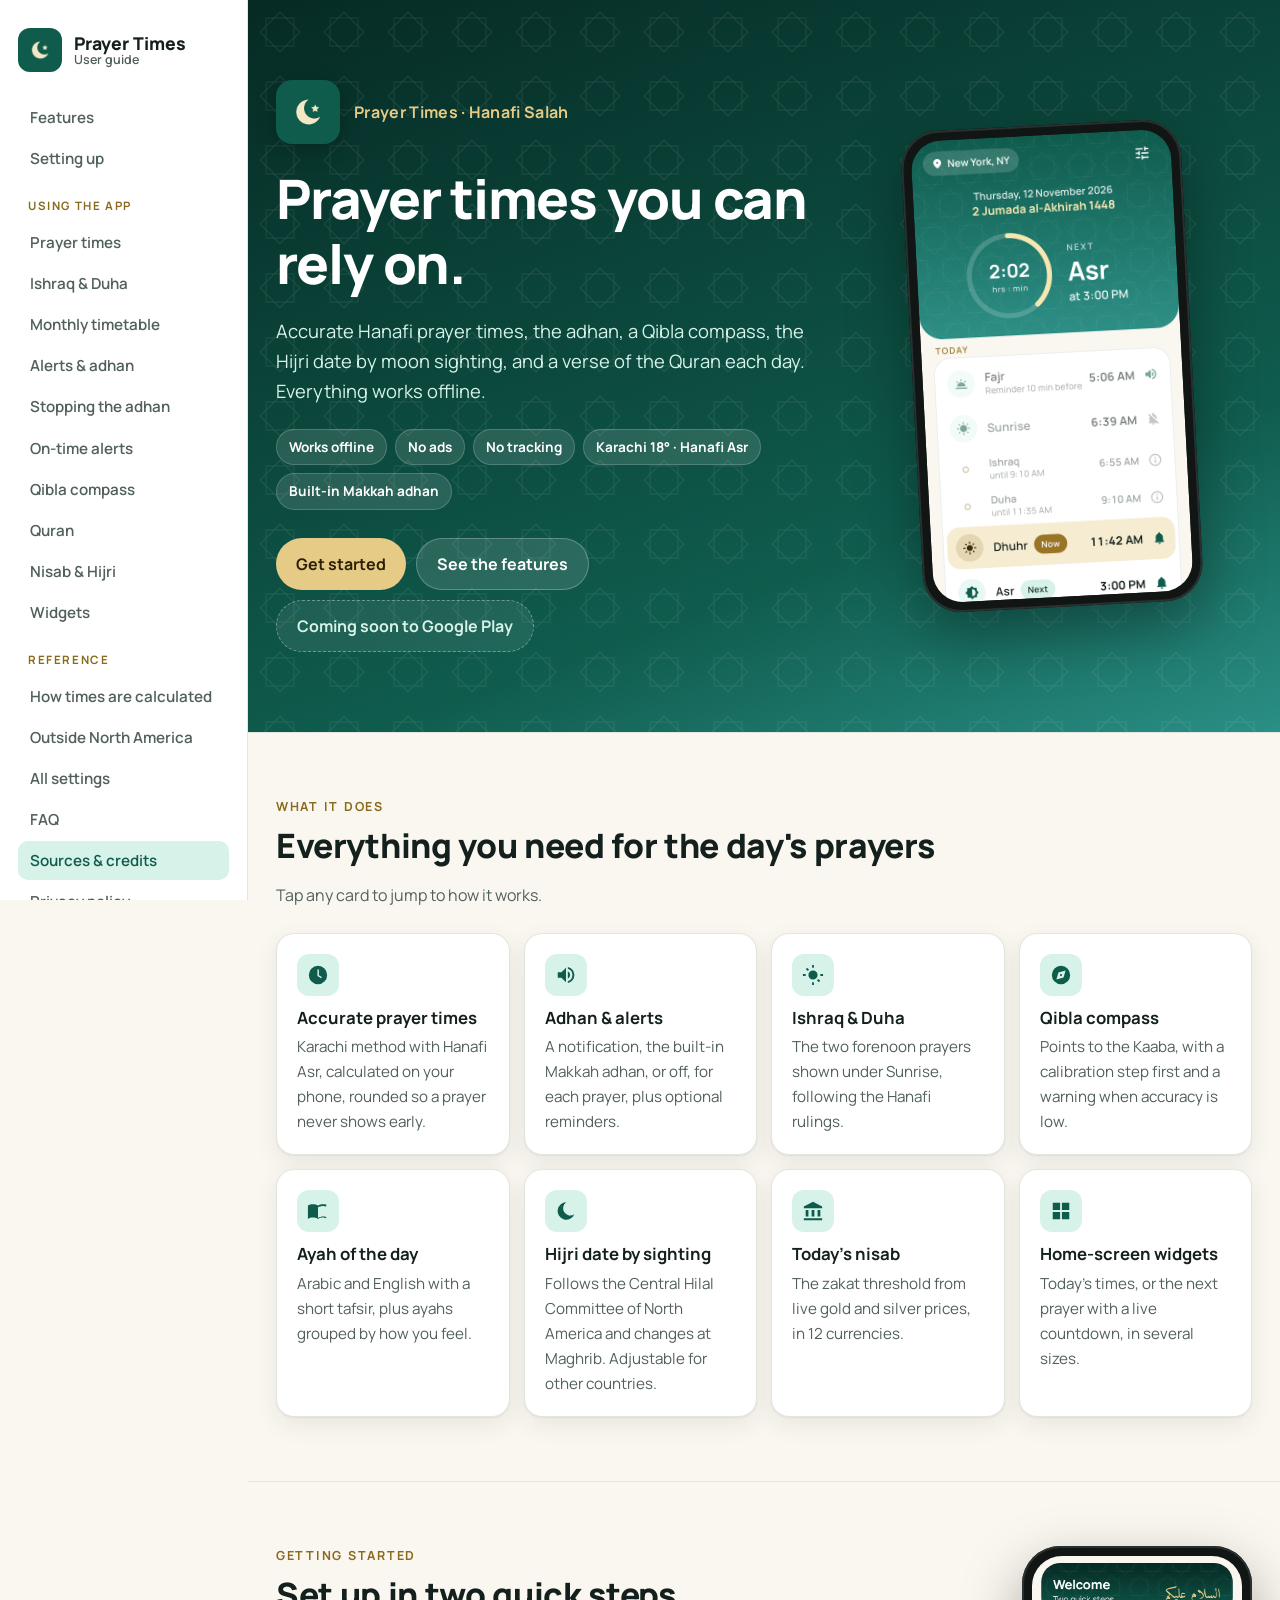
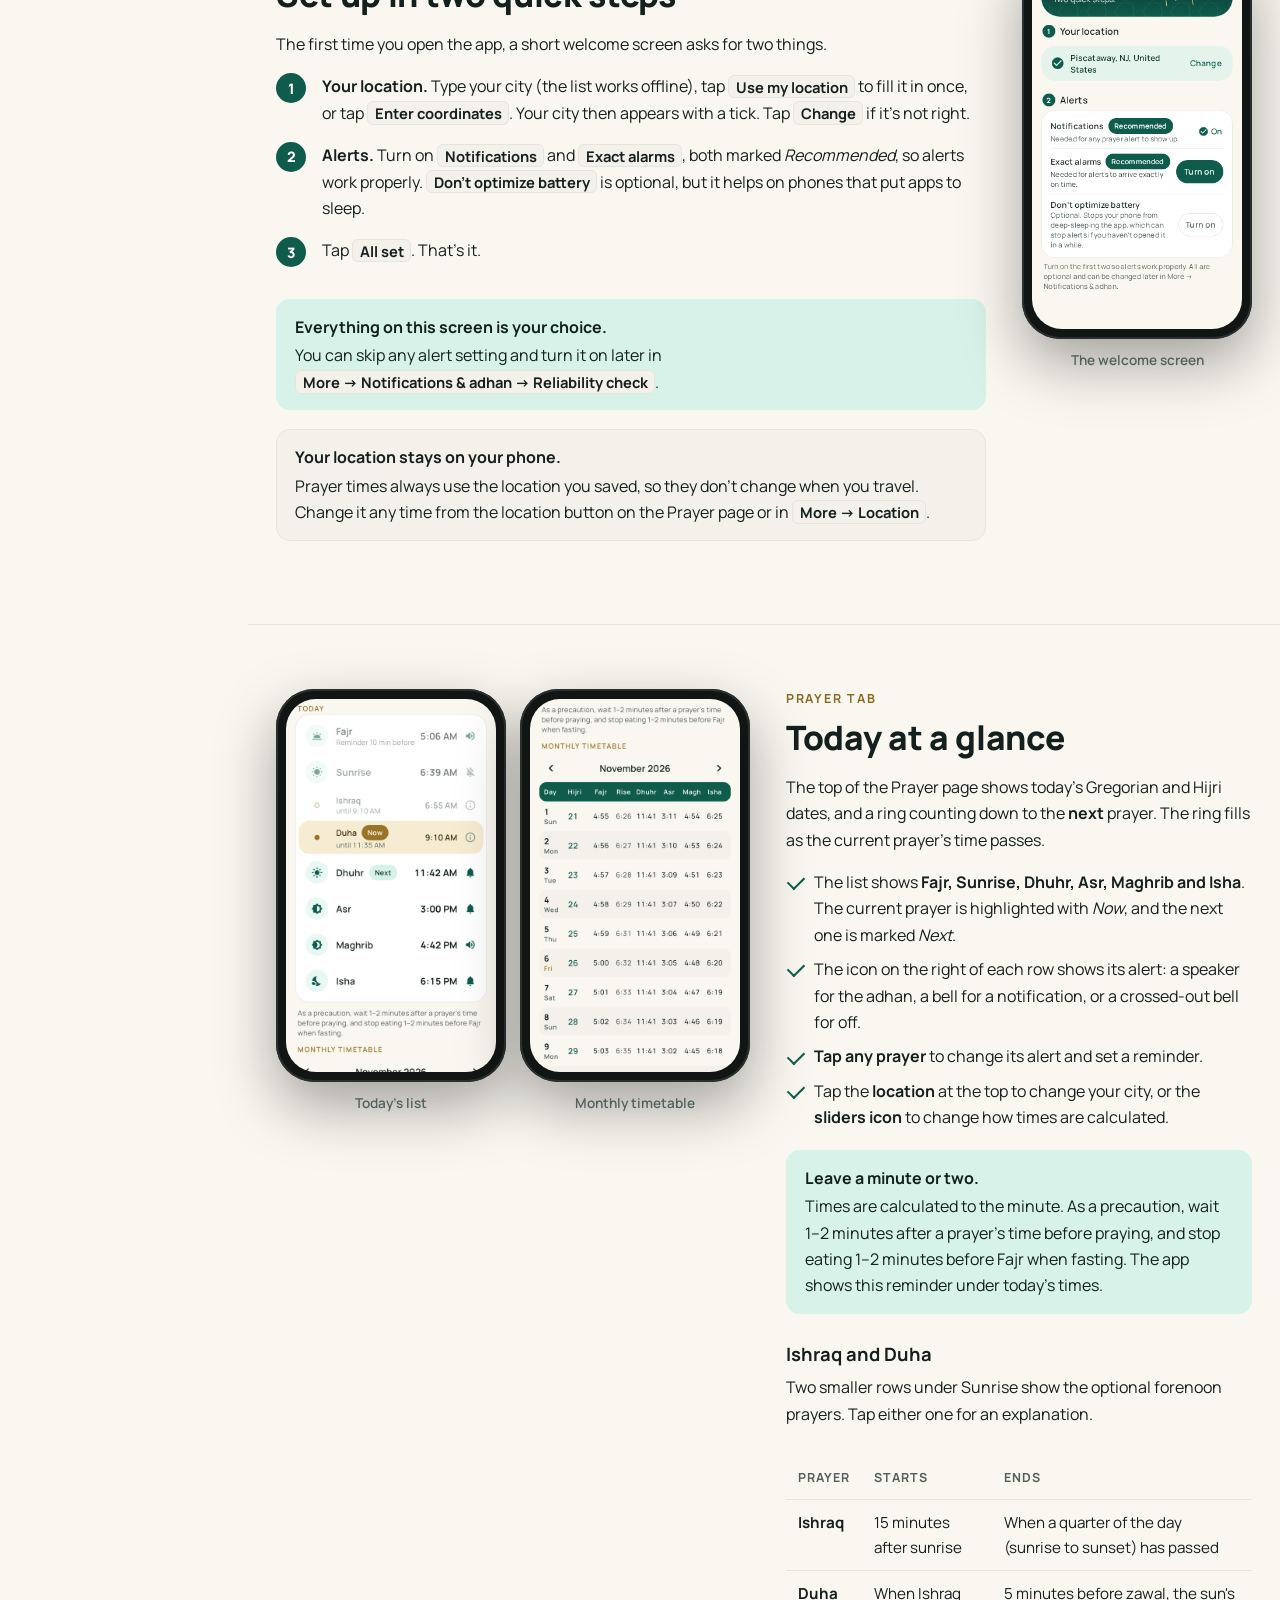
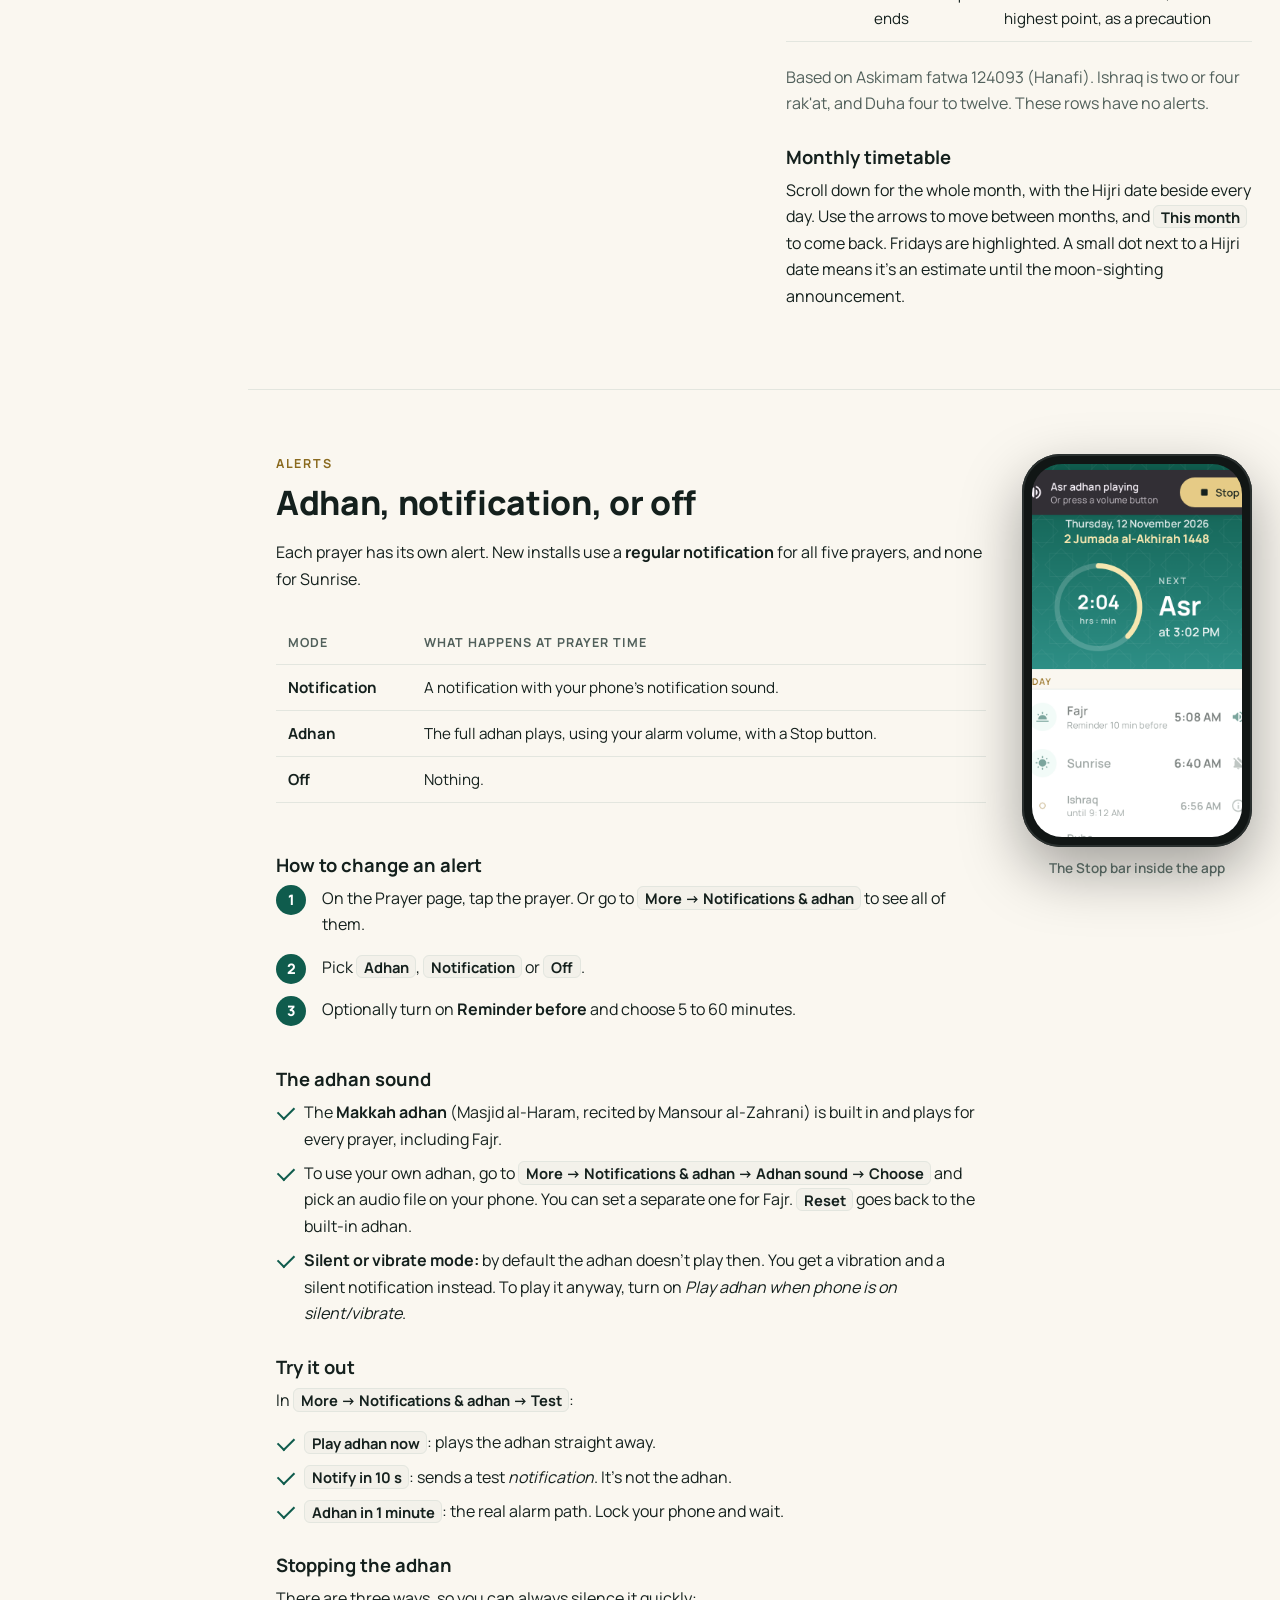
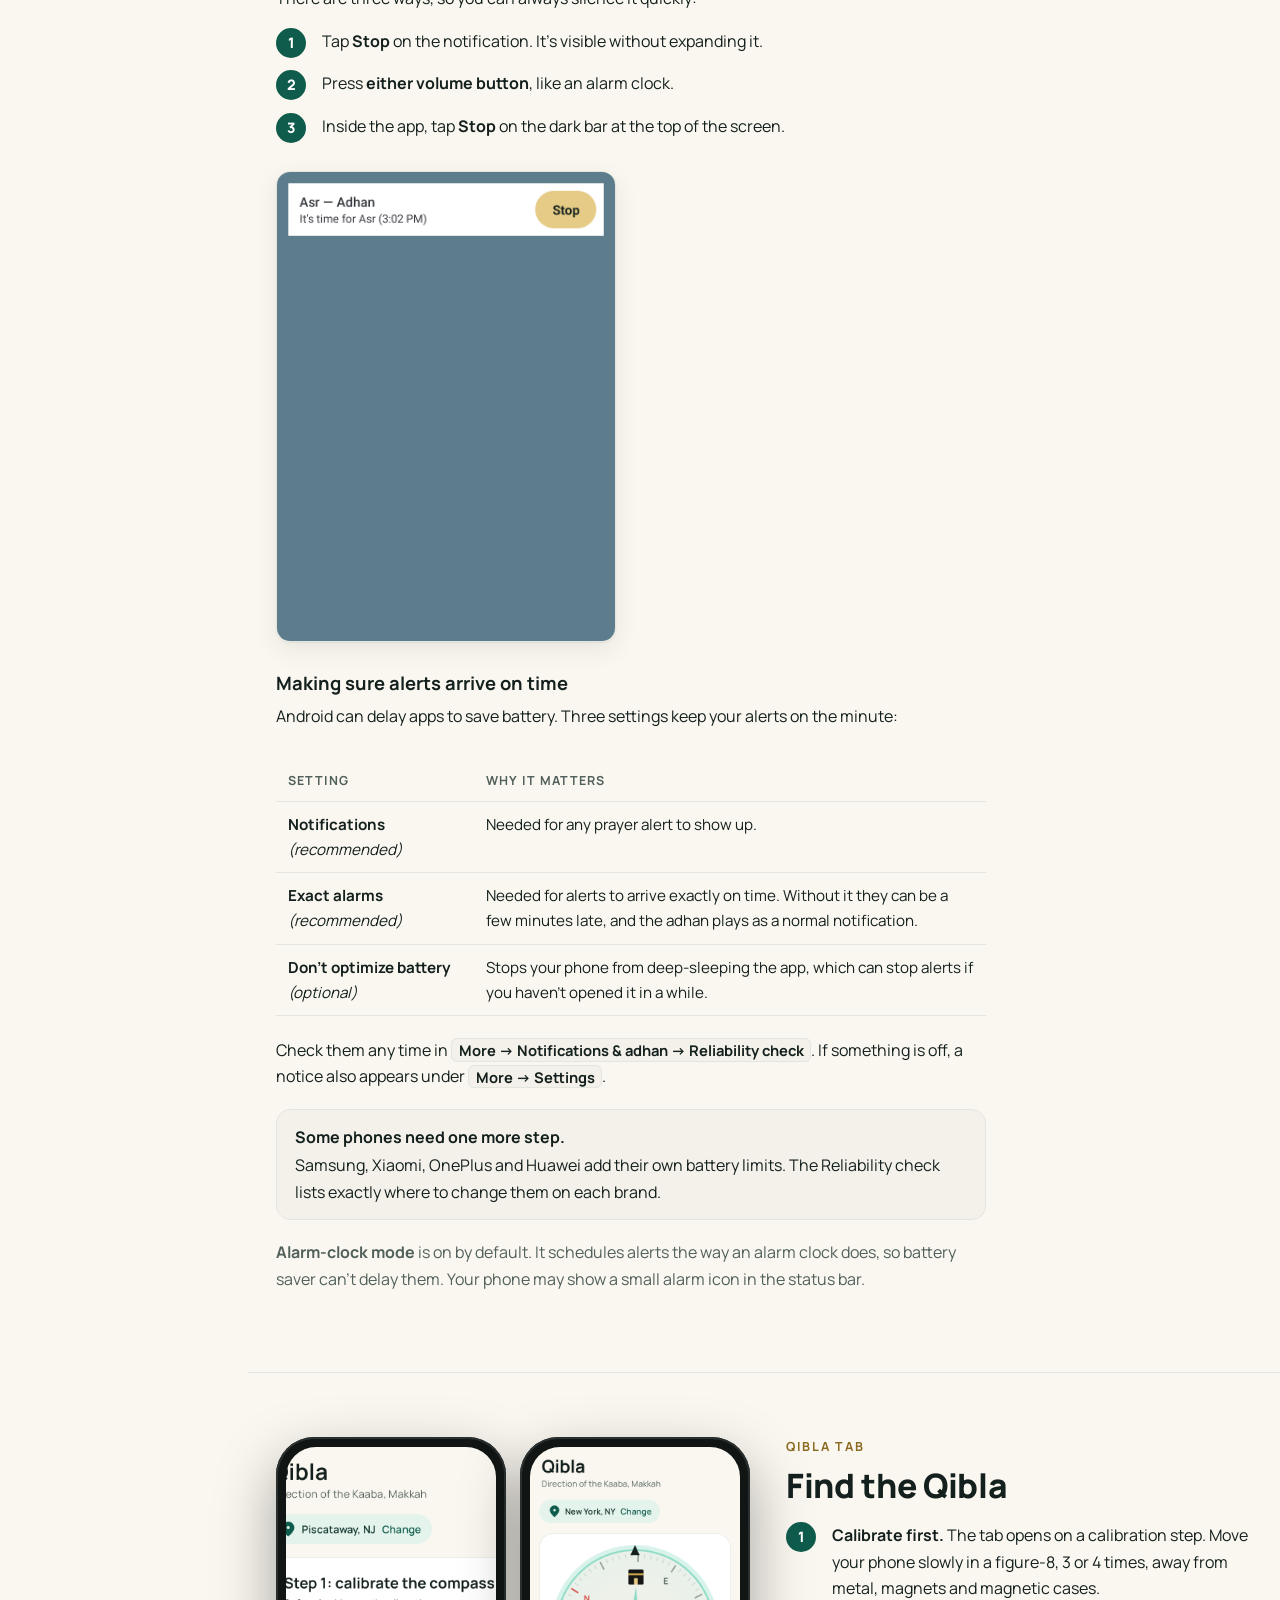
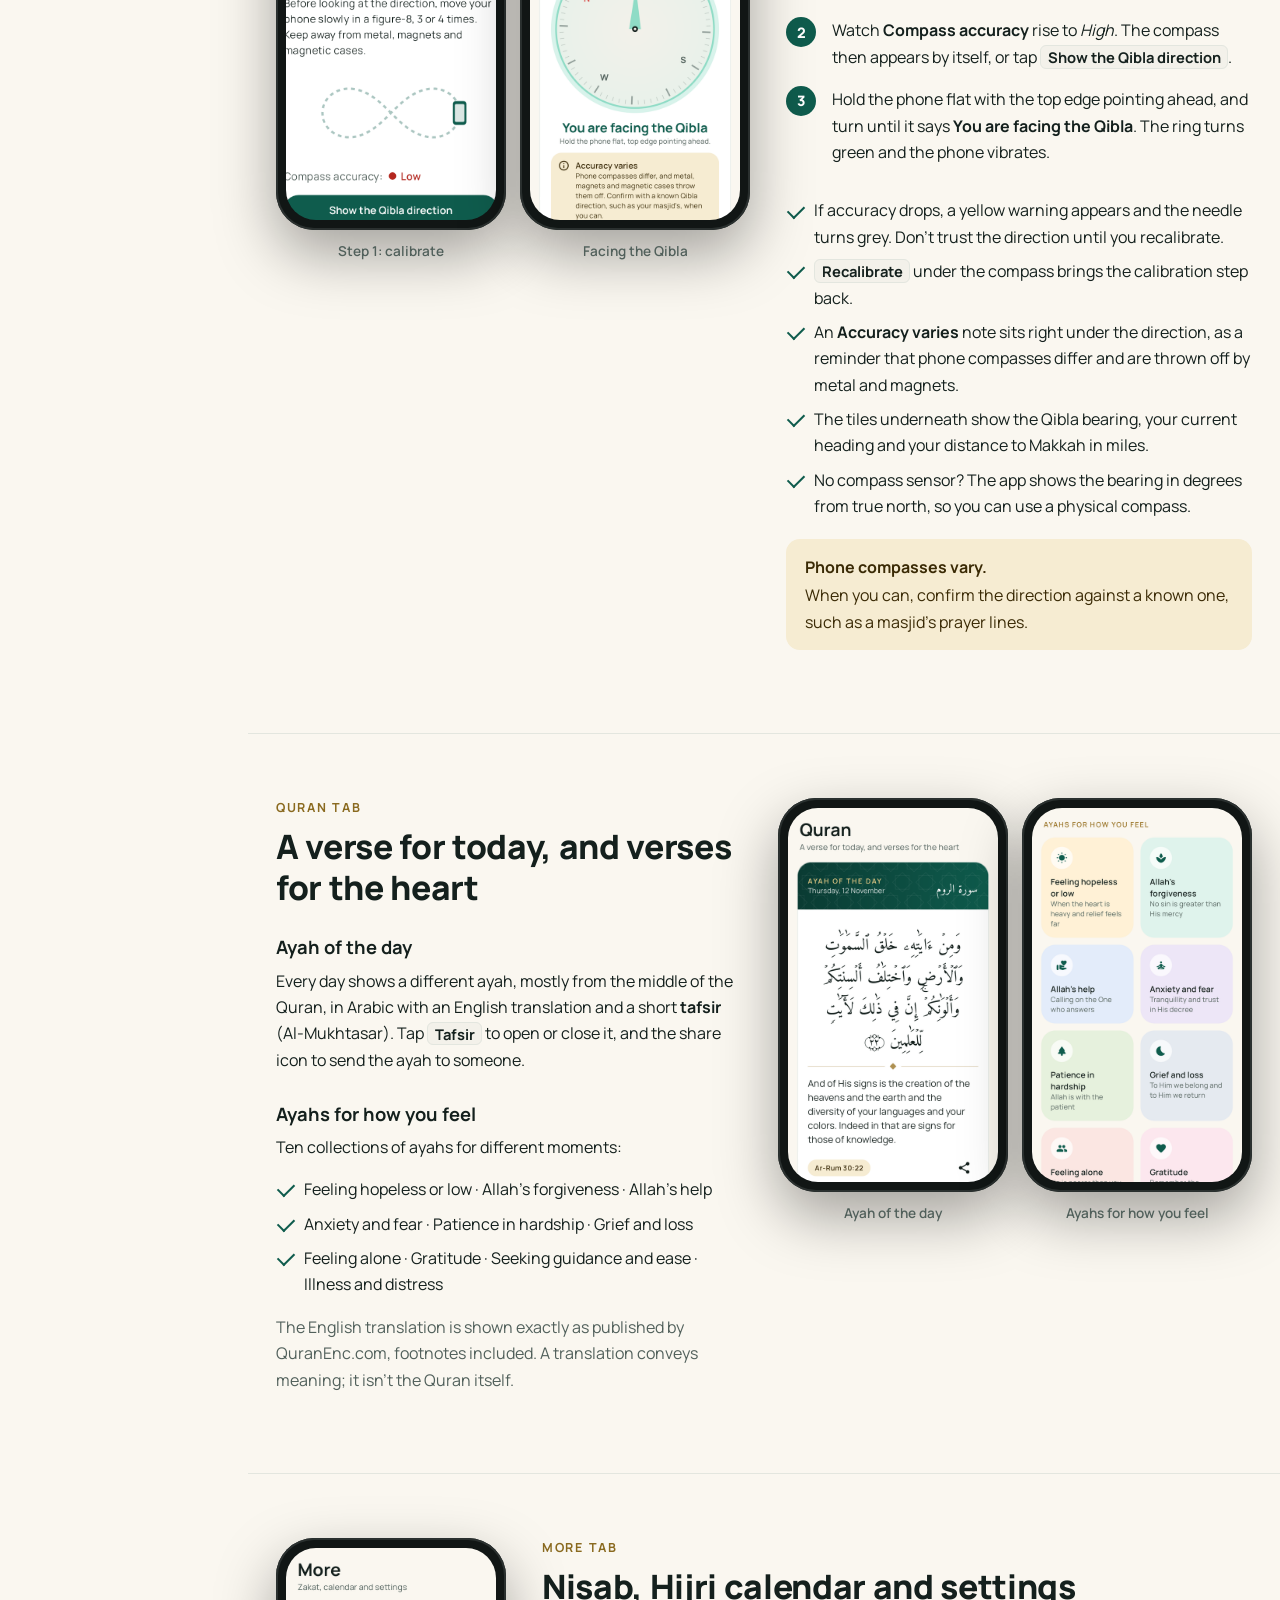
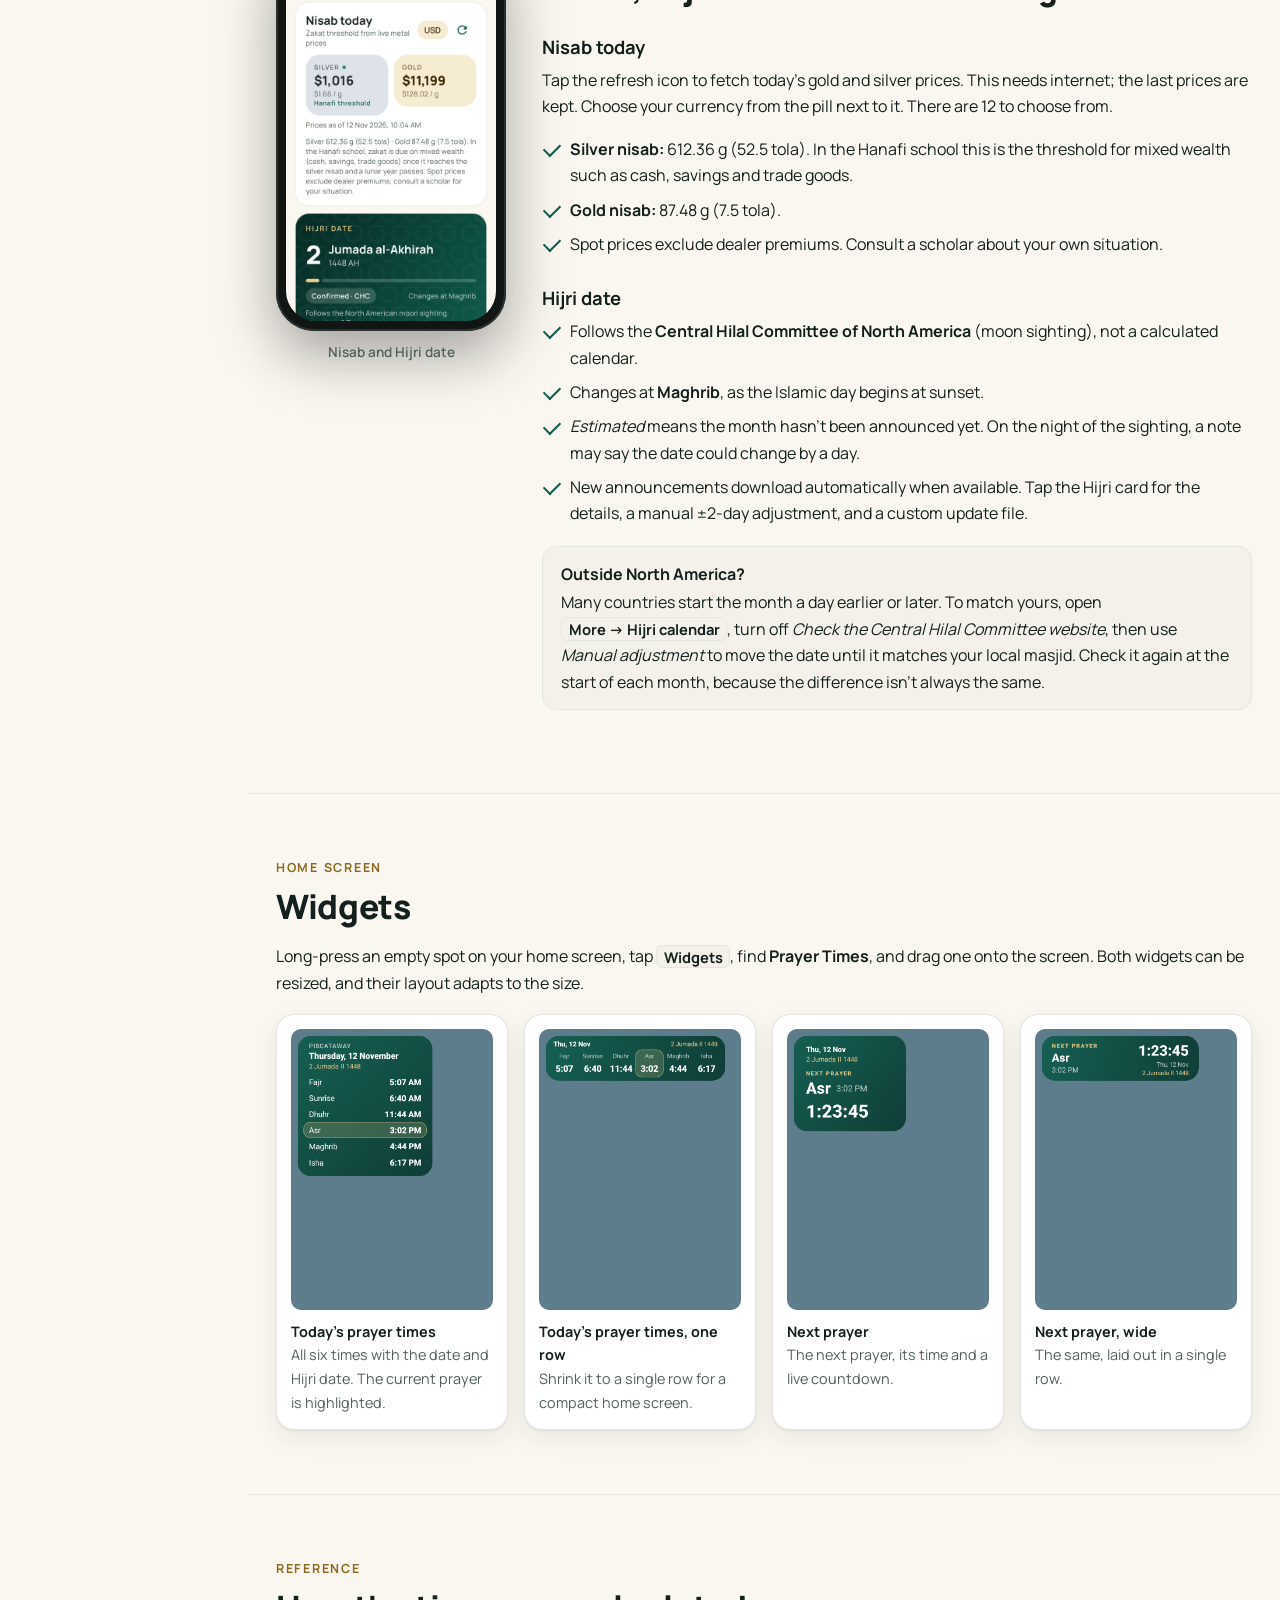
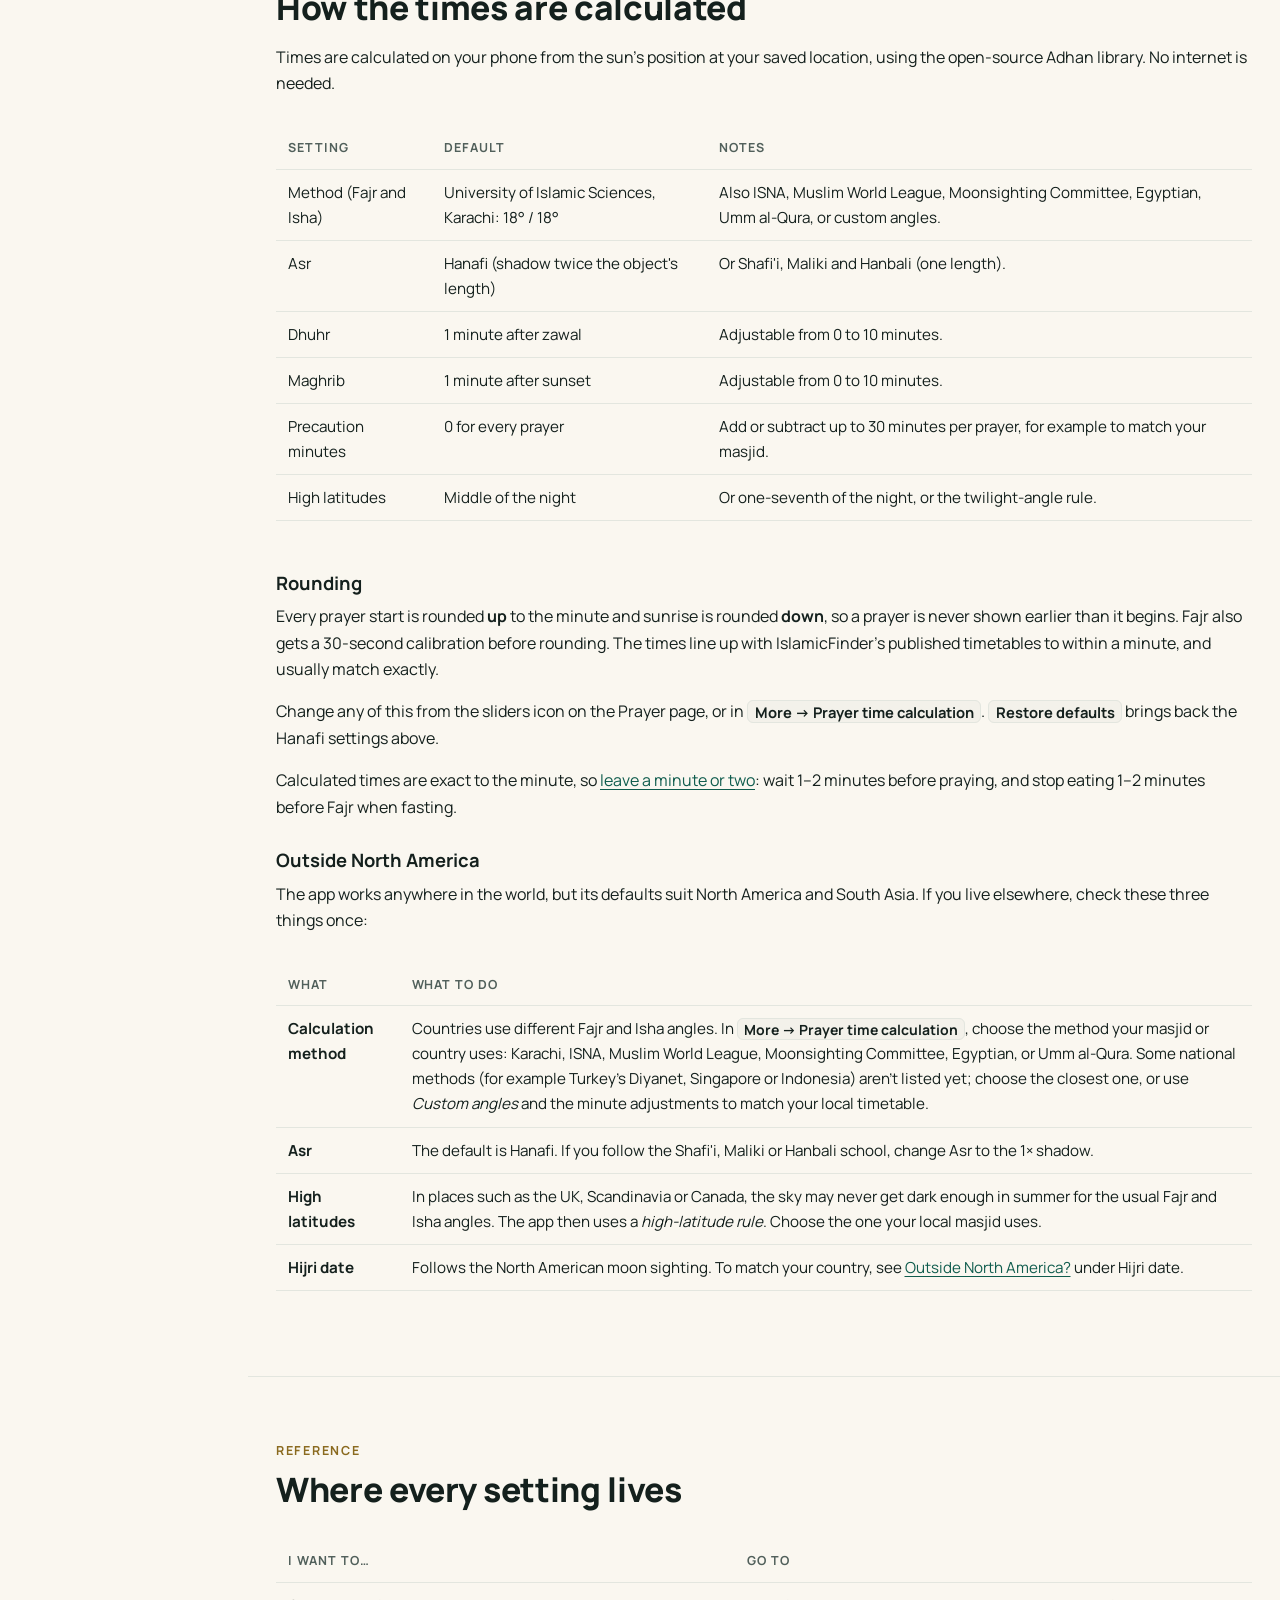
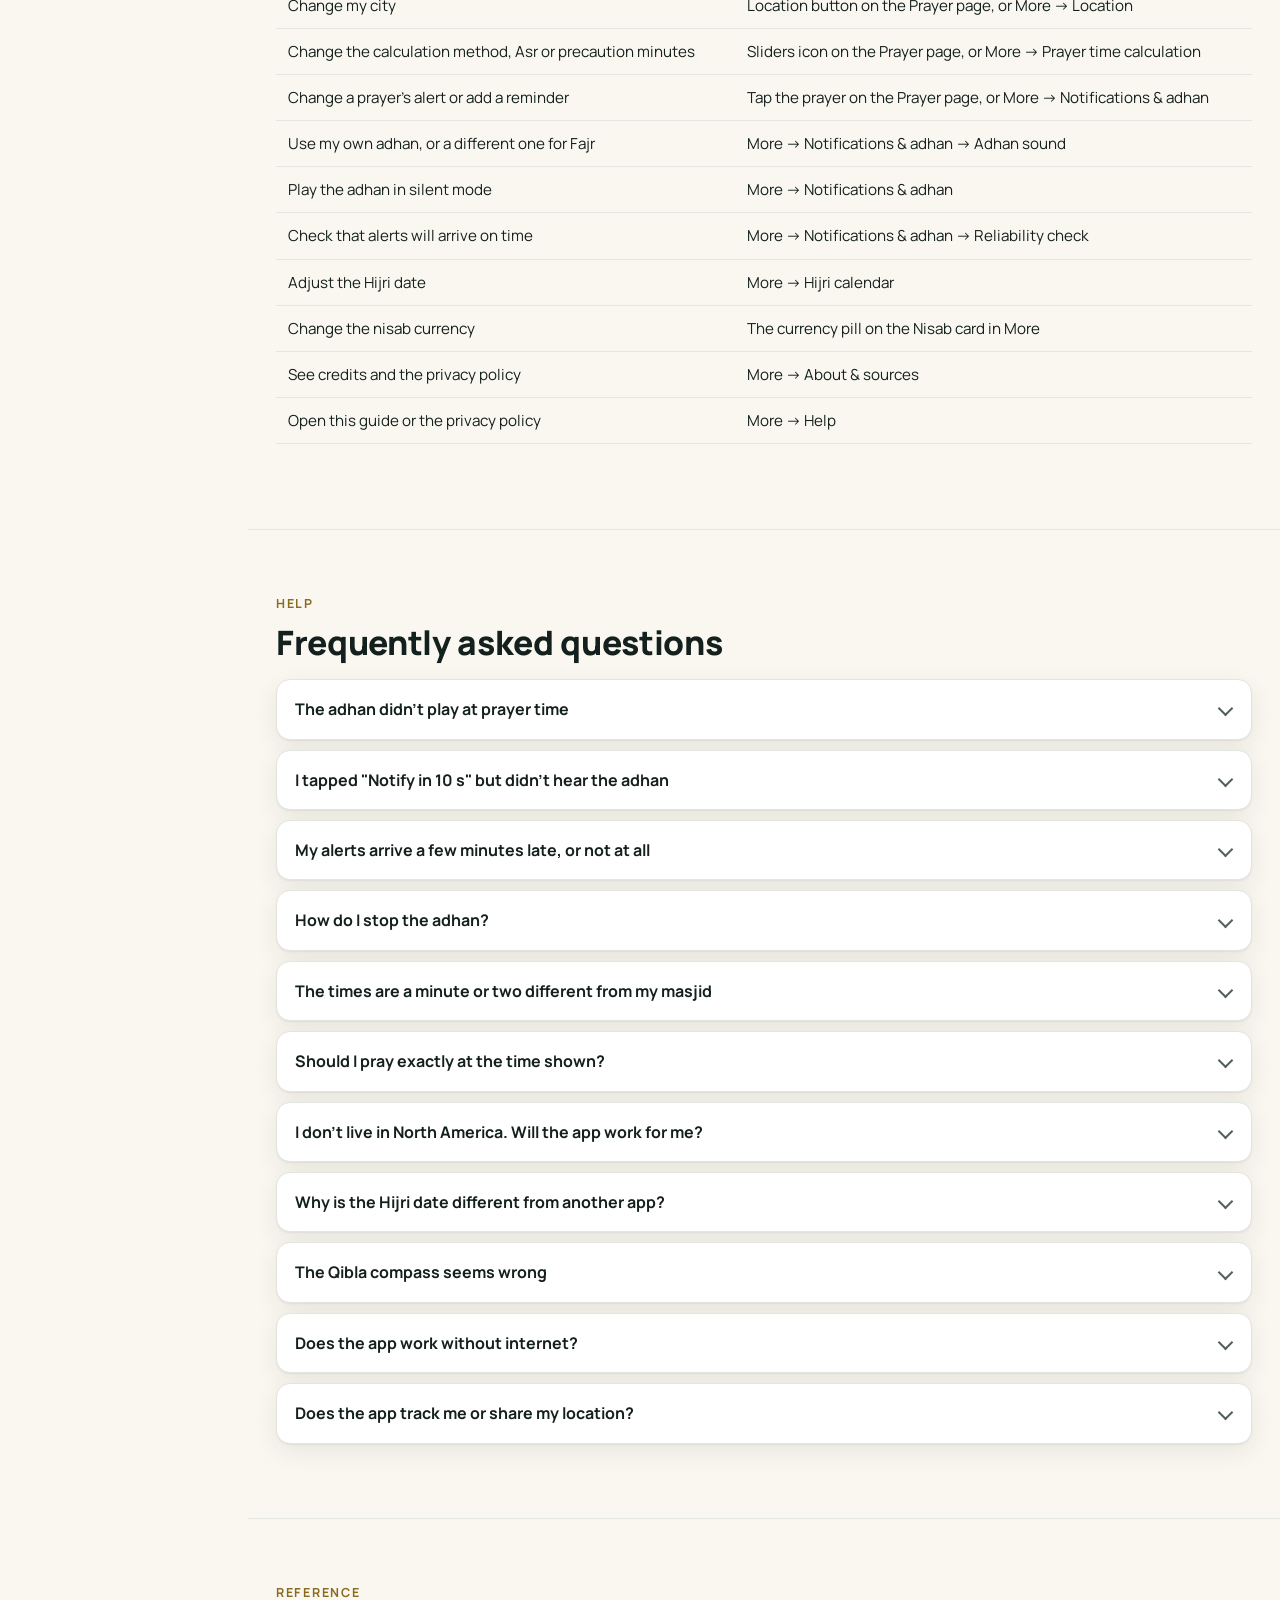
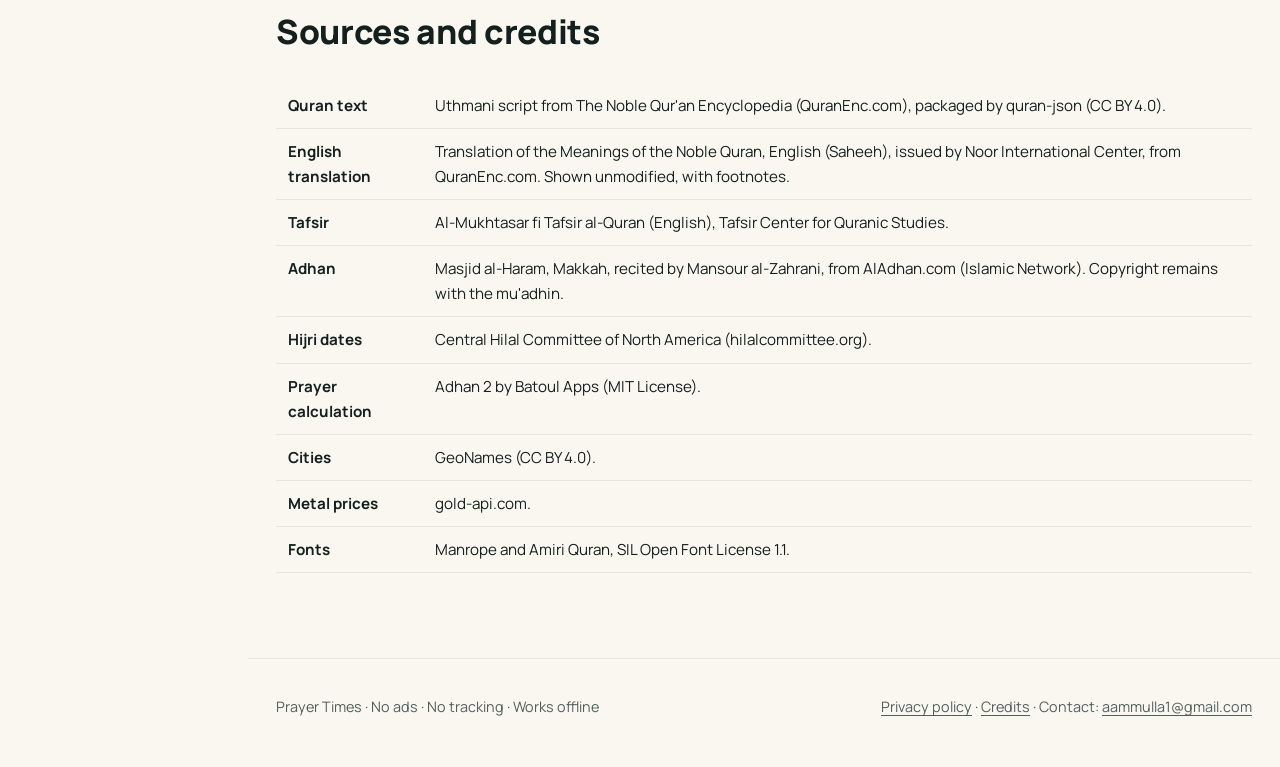
==== commit 5076b21b: "Added documentation files" ====
--- a/index.html
+++ b/index.html
@@ -379,6 +379,7 @@
       <tr><td>Adjust the Hijri date</td><td>More → Hijri calendar</td></tr>
       <tr><td>Change the nisab currency</td><td>The currency pill on the Nisab card in More</td></tr>
       <tr><td>See credits and the privacy policy</td><td>More → About &amp; sources</td></tr>
+      <tr><td>Open this guide or the privacy policy</td><td>More → Help</td></tr>
     </table></div>
   </div>
 </section>
--- a/assets/site.css
+++ b/assets/site.css
@@ -0,0 +1,249 @@
+/* Prayer Times — user guide. No external requests: fonts and images are local. */
+@font-face { font-family: "Manrope"; src: url("fonts/manrope_regular.ttf") format("truetype"); font-weight: 400; font-display: swap; }
+@font-face { font-family: "Manrope"; src: url("fonts/manrope_semibold.ttf") format("truetype"); font-weight: 600; font-display: swap; }
+@font-face { font-family: "Manrope"; src: url("fonts/manrope_bold.ttf") format("truetype"); font-weight: 700; font-display: swap; }
+@font-face { font-family: "Manrope"; src: url("fonts/manrope_extrabold.ttf") format("truetype"); font-weight: 800; font-display: swap; }
+
+:root {
+  --emerald-900: #062a24;
+  --emerald-800: #0a3b33;
+  --emerald-700: #0f5c4d;
+  --emerald-500: #1e8a73;
+  --mint-100: #d6f2e9;
+  --gold-500: #c9a24a;
+  --gold-300: #e6cb86;
+  --gold-100: #f6ecd2;
+
+  --bg: #faf7f0;
+  --surface: #ffffff;
+  --surface-2: #f3f1ea;
+  --text: #14201d;
+  --muted: #51605b;
+  --line: #e3e6df;
+  --accent: #0f5c4d;
+  --accent-soft: #d6f2e9;
+  --gold-text: #8a6a1f;
+  --shadow: 0 1px 2px rgba(6, 42, 36, .06), 0 8px 24px rgba(6, 42, 36, .08);
+  --radius: 18px;
+  --sidebar: 248px;
+}
+
+@media (prefers-color-scheme: dark) {
+  :root:not([data-theme="light"]) {
+    --bg: #0b1210;
+    --surface: #111a17;
+    --surface-2: #16201d;
+    --text: #e3e8e5;
+    --muted: #a9b7b2;
+    --line: #24302c;
+    --accent: #8fdcc6;
+    --accent-soft: #163b33;
+    --gold-text: #e6cb86;
+    --shadow: 0 1px 2px rgba(0, 0, 0, .3), 0 8px 24px rgba(0, 0, 0, .35);
+  }
+}
+:root[data-theme="dark"] {
+  --bg: #0b1210; --surface: #111a17; --surface-2: #16201d; --text: #e3e8e5; --muted: #a9b7b2;
+  --line: #24302c; --accent: #8fdcc6; --accent-soft: #163b33; --gold-text: #e6cb86;
+  --shadow: 0 1px 2px rgba(0, 0, 0, .3), 0 8px 24px rgba(0, 0, 0, .35);
+}
+
+* { box-sizing: border-box; }
+html { scroll-behavior: smooth; scroll-padding-top: 76px; }
+body {
+  margin: 0; background: var(--bg); color: var(--text);
+  font: 16px/1.65 "Manrope", system-ui, -apple-system, "Segoe UI", Roboto, sans-serif;
+  -webkit-font-smoothing: antialiased;
+}
+img { max-width: 100%; display: block; }
+a { color: var(--accent); text-underline-offset: 3px; }
+h1, h2, h3 { line-height: 1.2; margin: 0 0 .5em; }
+h2 { font-size: clamp(1.6rem, 1.2rem + 1.4vw, 2.1rem); font-weight: 800; letter-spacing: -.01em; }
+h3 { font-size: 1.15rem; font-weight: 700; margin-top: 1.6em; }
+p { margin: 0 0 1em; }
+.muted { color: var(--muted); }
+.eyebrow { text-transform: uppercase; letter-spacing: .14em; font-size: .78rem; font-weight: 700; color: var(--gold-text); margin-bottom: .6em; }
+kbd, .ui {
+  font: inherit; font-weight: 700; font-size: .92em; padding: .05em .45em; border-radius: 6px;
+  background: var(--surface-2); border: 1px solid var(--line); white-space: nowrap;
+}
+
+/* ---------- Top bar (mobile) and sidebar (desktop) ---------- */
+.topbar {
+  position: sticky; top: 0; z-index: 20; display: flex; align-items: center; gap: 10px;
+  padding: 10px 16px; background: color-mix(in srgb, var(--bg) 88%, transparent);
+  backdrop-filter: blur(10px); border-bottom: 1px solid var(--line);
+}
+.topbar img { width: 32px; height: 32px; border-radius: 9px; }
+.topbar strong { font-weight: 800; }
+.topbar nav { margin-left: auto; display: flex; gap: 4px; overflow-x: auto; scrollbar-width: none; }
+.topbar nav::-webkit-scrollbar { display: none; }
+.topbar nav a {
+  text-decoration: none; color: var(--muted); font-weight: 600; font-size: .9rem;
+  padding: 6px 10px; border-radius: 999px; white-space: nowrap;
+}
+.topbar nav a:hover, .topbar nav a.active { background: var(--accent-soft); color: var(--accent); }
+
+.sidebar { display: none; }
+
+@media (min-width: 1000px) {
+  .topbar { display: none; }
+  .sidebar {
+    display: flex; flex-direction: column; position: fixed; inset: 0 auto 0 0; width: var(--sidebar);
+    padding: 28px 18px; border-right: 1px solid var(--line); background: var(--surface); overflow-y: auto;
+  }
+  .sidebar .brand { display: flex; align-items: center; gap: 12px; margin-bottom: 26px; text-decoration: none; color: var(--text); }
+  .sidebar .brand img { width: 44px; height: 44px; border-radius: 12px; }
+  .sidebar .brand span { font-weight: 800; font-size: 1.1rem; line-height: 1.15; }
+  .sidebar .brand small { display: block; font-weight: 600; color: var(--muted); font-size: .78rem; }
+  .sidebar nav { display: flex; flex-direction: column; gap: 2px; }
+  .sidebar nav .group { margin: 16px 10px 6px; font-size: .72rem; letter-spacing: .14em; text-transform: uppercase; font-weight: 700; color: var(--gold-text); }
+  .sidebar nav a {
+    text-decoration: none; color: var(--muted); font-weight: 600; padding: 7px 12px; border-radius: 10px; font-size: .95rem;
+  }
+  .sidebar nav a:hover { color: var(--text); background: var(--surface-2); }
+  .sidebar nav a.active { color: var(--accent); background: var(--accent-soft); }
+  .sidebar .foot { margin-top: auto; padding-top: 20px; font-size: .8rem; color: var(--muted); }
+  main, footer.site { margin-left: var(--sidebar); }
+}
+
+/* ---------- Layout ---------- */
+.wrap { max-width: 1040px; margin: 0 auto; padding: 0 16px; }
+@media (min-width: 640px) { .wrap { padding: 0 28px; } }
+section.block { padding: 64px 0; border-top: 1px solid var(--line); }
+section.block:first-of-type { border-top: 0; }
+
+/* ---------- Hero ---------- */
+.hero {
+  position: relative; overflow: hidden; color: #fff;
+  background: linear-gradient(160deg, var(--emerald-900), var(--emerald-700) 70%, #2a8f86);
+}
+.hero::before {
+  content: ""; position: absolute; inset: 0; opacity: .09;
+  background-image: url("data:image/svg+xml,%3Csvg xmlns='http://www.w3.org/2000/svg' width='64' height='64' viewBox='0 0 64 64'%3E%3Cg fill='none' stroke='white' stroke-width='1'%3E%3Crect x='18' y='18' width='28' height='28'/%3E%3Crect x='18' y='18' width='28' height='28' transform='rotate(45 32 32)'/%3E%3C/g%3E%3C/svg%3E");
+}
+.hero .wrap { position: relative; display: grid; gap: 36px; padding-top: 56px; padding-bottom: 56px; align-items: center; }
+@media (min-width: 860px) { .hero .wrap { grid-template-columns: 1.15fr .85fr; padding-top: 80px; padding-bottom: 80px; } }
+.hero .app { display: flex; align-items: center; gap: 14px; margin-bottom: 22px; }
+.hero .app img { width: 64px; height: 64px; border-radius: 16px; box-shadow: 0 6px 20px rgba(0,0,0,.25); }
+.hero .app span { font-weight: 700; color: var(--gold-300); letter-spacing: .02em; }
+.hero h1 { font-size: clamp(2.2rem, 1.4rem + 3.2vw, 3.4rem); font-weight: 800; letter-spacing: -.02em; margin-bottom: .35em; }
+.hero p.lead { font-size: 1.15rem; color: #d6f2e9; max-width: 34em; }
+.badges { display: flex; flex-wrap: wrap; gap: 8px; margin: 22px 0 28px; padding: 0; list-style: none; }
+.badges li {
+  font-size: .85rem; font-weight: 700; padding: 6px 12px; border-radius: 999px;
+  background: rgba(255,255,255,.12); border: 1px solid rgba(255,255,255,.18);
+}
+.cta { display: flex; flex-wrap: wrap; gap: 10px; }
+.btn {
+  display: inline-flex; align-items: center; gap: 8px; font-weight: 700; text-decoration: none;
+  padding: 12px 20px; border-radius: 999px; border: 0; cursor: pointer; font-size: 1rem;
+}
+.btn.primary { background: var(--gold-300); color: #2b2005; }
+.btn.ghost { background: rgba(255,255,255,.12); color: #fff; border: 1px solid rgba(255,255,255,.25); }
+.btn.soon { background: rgba(255,255,255,.08); color: #d6f2e9; border: 1px dashed rgba(255,255,255,.35); cursor: default; }
+.hero .phone { justify-self: center; transform: rotate(-3deg); }
+
+/* ---------- Phone frame ---------- */
+.phone {
+  width: min(280px, 72vw); padding: 10px; border-radius: 38px; background: #111615;
+  box-shadow: 0 24px 60px rgba(0,0,0,.35), inset 0 0 0 2px #2a302f;
+}
+.phone img { border-radius: 30px; width: 100%; aspect-ratio: 9 / 16; object-fit: cover; object-position: top; }
+.phone.small { width: min(230px, 62vw); }
+
+/* ---------- Feature cards ---------- */
+.cards { display: grid; gap: 14px; grid-template-columns: repeat(auto-fill, minmax(220px, 1fr)); margin-top: 24px; }
+.card {
+  background: var(--surface); border: 1px solid var(--line); border-radius: var(--radius);
+  padding: 20px; box-shadow: var(--shadow); text-decoration: none; color: inherit; display: block;
+  transition: transform .15s ease, border-color .15s ease;
+}
+a.card:hover { transform: translateY(-2px); border-color: var(--accent); }
+.card .ico {
+  width: 42px; height: 42px; border-radius: 12px; display: grid; place-items: center; margin-bottom: 12px;
+  background: var(--accent-soft); color: var(--accent);
+}
+.card .ico svg { width: 22px; height: 22px; }
+.card h3 { margin: 0 0 6px; font-size: 1.05rem; }
+.card p { margin: 0; color: var(--muted); font-size: .95rem; }
+
+/* ---------- Feature sections: text + screenshot ---------- */
+.feature { display: grid; gap: 36px; align-items: start; }
+@media (min-width: 860px) {
+  .feature { grid-template-columns: 1fr auto; }
+  .feature.flip { grid-template-columns: auto 1fr; }
+  .feature.flip .shots { order: -1; }
+  .feature .shots { position: sticky; top: 32px; }
+}
+.shots { display: flex; gap: 14px; justify-content: center; flex-wrap: wrap; }
+.shots figure { margin: 0; text-align: center; }
+.shots figcaption { margin-top: 10px; font-size: .85rem; color: var(--muted); font-weight: 600; }
+
+.steps { counter-reset: step; list-style: none; padding: 0; margin: 0 0 1em; }
+.steps li { position: relative; padding: 0 0 16px 46px; }
+.steps li::before {
+  counter-increment: step; content: counter(step); position: absolute; left: 0; top: 0;
+  width: 30px; height: 30px; border-radius: 50%; display: grid; place-items: center;
+  background: var(--accent); color: var(--surface); font-weight: 800; font-size: .9rem;
+}
+:root[data-theme="dark"] .steps li::before { color: #062a24; }
+@media (prefers-color-scheme: dark) { :root:not([data-theme="light"]) .steps li::before { color: #062a24; } }
+ul.ticks { list-style: none; padding: 0; margin: 0 0 1em; }
+ul.ticks li { position: relative; padding-left: 28px; margin-bottom: 8px; }
+ul.ticks li::before {
+  content: ""; position: absolute; left: 2px; top: .45em; width: 14px; height: 8px;
+  border-left: 2.5px solid var(--accent); border-bottom: 2.5px solid var(--accent); transform: rotate(-45deg);
+}
+
+.callout {
+  border-radius: 14px; padding: 14px 18px; margin: 1.2em 0; border: 1px solid var(--line);
+  background: var(--surface-2);
+}
+.callout.tip { background: var(--accent-soft); border-color: transparent; }
+.callout.gold { background: var(--gold-100); border-color: transparent; color: #3a2a05; }
+@media (prefers-color-scheme: dark) { :root:not([data-theme="light"]) .callout.gold { background: #3a2f12; color: #f6ecd2; } }
+:root[data-theme="dark"] .callout.gold { background: #3a2f12; color: #f6ecd2; }
+.callout strong:first-child { display: block; margin-bottom: 2px; }
+
+table.simple { width: 100%; border-collapse: collapse; margin: 1em 0 1.4em; font-size: .95rem; }
+table.simple th, table.simple td { text-align: left; padding: 10px 12px; border-bottom: 1px solid var(--line); vertical-align: top; }
+table.simple th { font-size: .78rem; text-transform: uppercase; letter-spacing: .08em; color: var(--muted); }
+.table-scroll { overflow-x: auto; }
+
+.inline-img { border-radius: 14px; border: 1px solid var(--line); box-shadow: var(--shadow); margin: 1em 0; }
+
+.widgets { display: grid; gap: 16px; grid-template-columns: repeat(auto-fill, minmax(230px, 1fr)); margin-top: 18px; }
+.widgets figure { margin: 0; background: var(--surface); border: 1px solid var(--line); border-radius: var(--radius); padding: 14px; box-shadow: var(--shadow); }
+.widgets img { border-radius: 10px; }
+.widgets figcaption { font-size: .9rem; margin-top: 10px; color: var(--muted); }
+.widgets figcaption strong { color: var(--text); display: block; }
+
+/* ---------- FAQ ---------- */
+details {
+  background: var(--surface); border: 1px solid var(--line); border-radius: 14px; margin-bottom: 10px;
+  box-shadow: var(--shadow);
+}
+details summary {
+  cursor: pointer; list-style: none; padding: 16px 48px 16px 18px; font-weight: 700; position: relative;
+}
+details summary::-webkit-details-marker { display: none; }
+details summary::after {
+  content: ""; position: absolute; right: 20px; top: 50%; width: 9px; height: 9px; margin-top: -6px;
+  border-right: 2px solid var(--muted); border-bottom: 2px solid var(--muted); transform: rotate(45deg);
+  transition: transform .15s ease;
+}
+details[open] summary::after { transform: rotate(-135deg); margin-top: -2px; }
+details > div { padding: 0 18px 16px; color: var(--muted); }
+details > div p:last-child { margin-bottom: 0; }
+
+/* ---------- Footer ---------- */
+footer.site { border-top: 1px solid var(--line); padding: 36px 0 48px; color: var(--muted); font-size: .9rem; }
+footer.site .wrap { display: flex; flex-wrap: wrap; gap: 12px 24px; justify-content: space-between; }
+footer.site a { color: var(--muted); }
+
+/* ---------- Privacy page ---------- */
+.doc { max-width: 760px; margin: 0 auto; padding: 48px 16px 64px; }
+.doc h1 { font-size: clamp(2rem, 1.5rem + 2vw, 2.6rem); font-weight: 800; }
+.doc h2 { font-size: 1.35rem; margin-top: 2em; }
+.doc .back { display: inline-flex; gap: 8px; align-items: center; font-weight: 700; text-decoration: none; margin-bottom: 24px; }
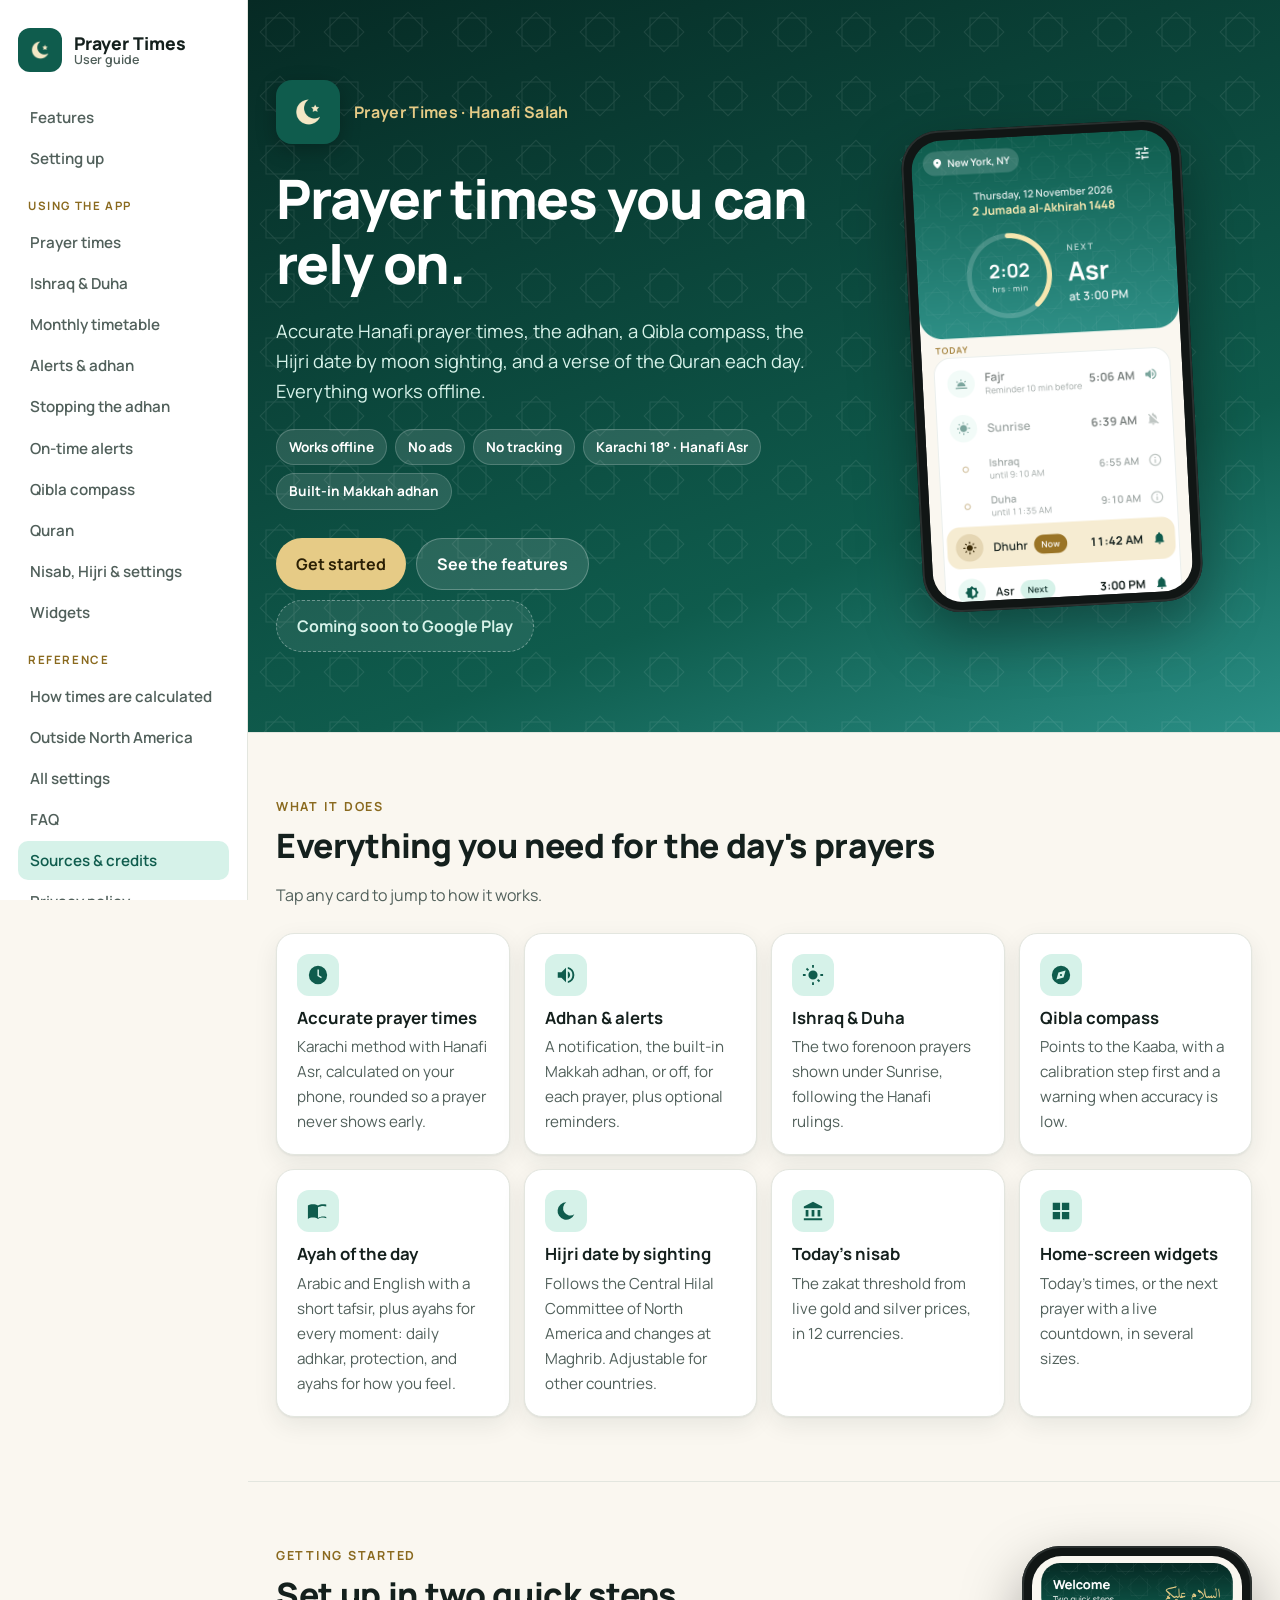
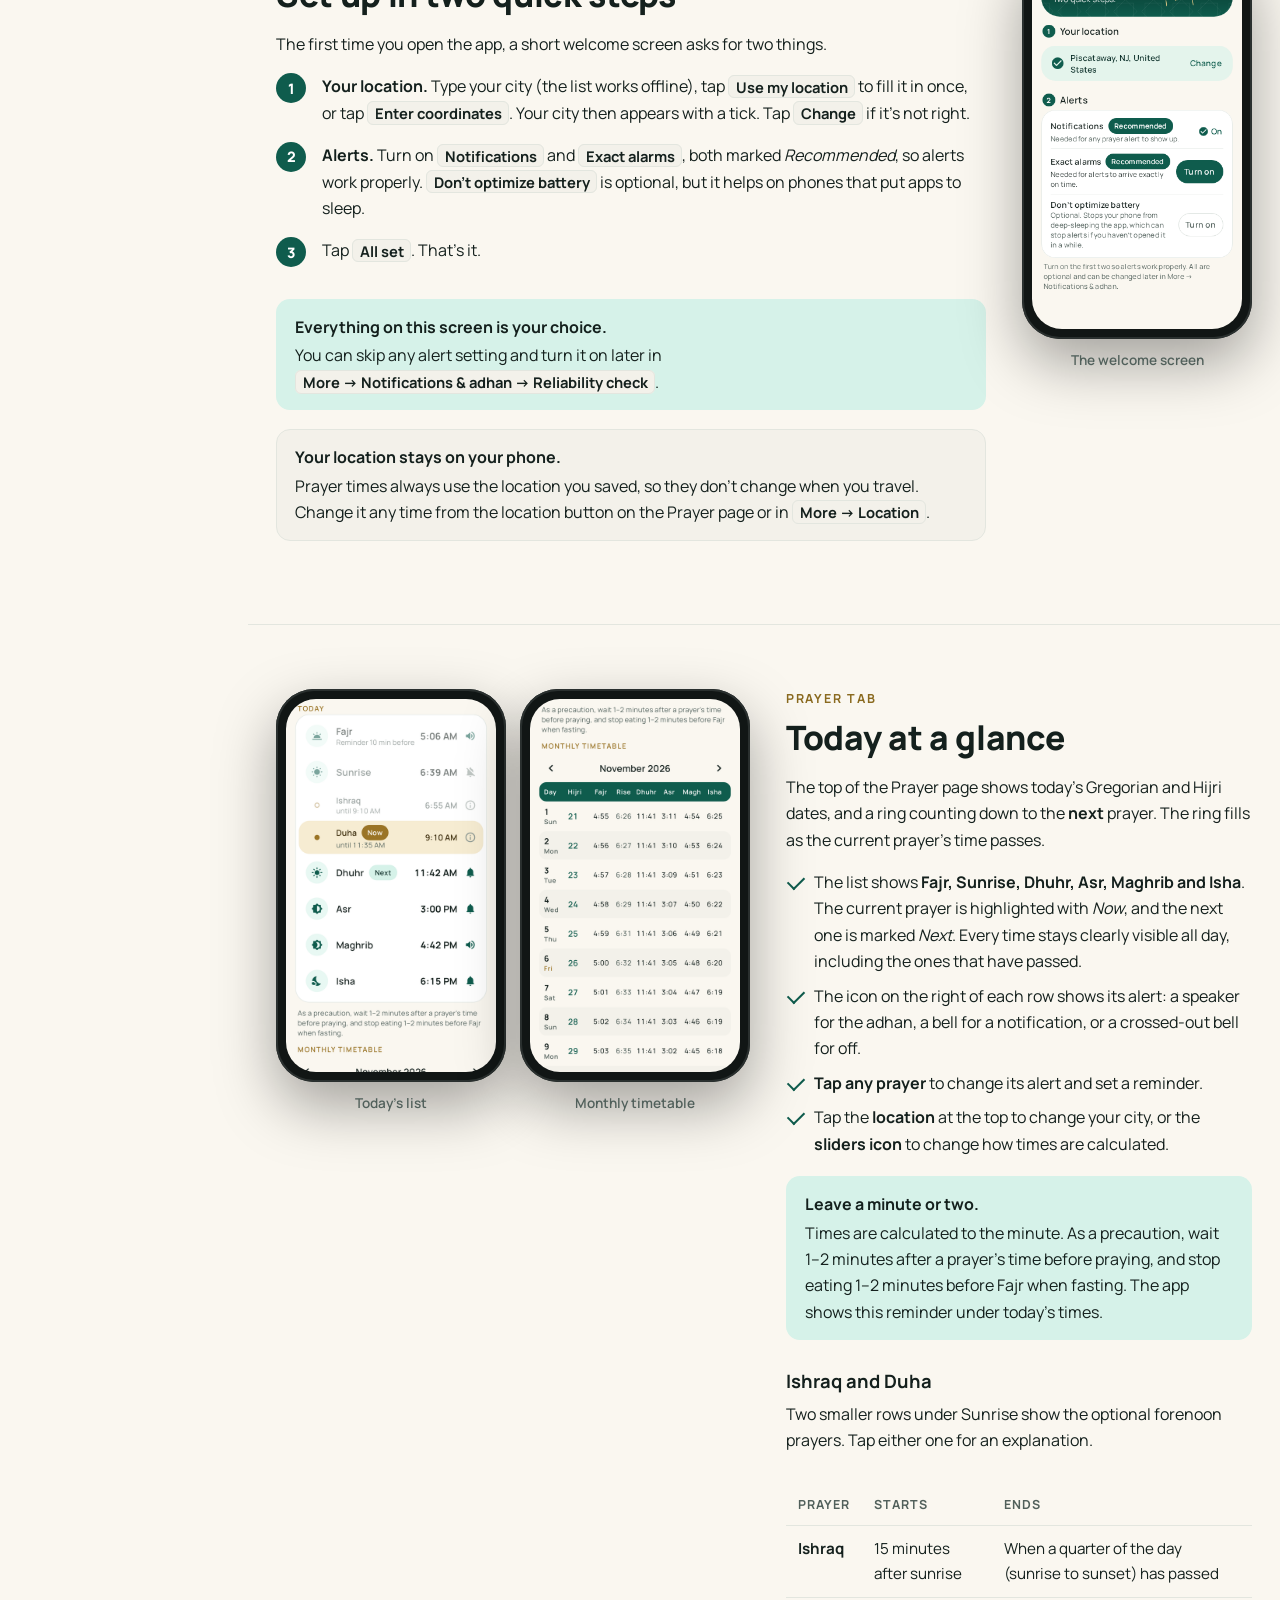
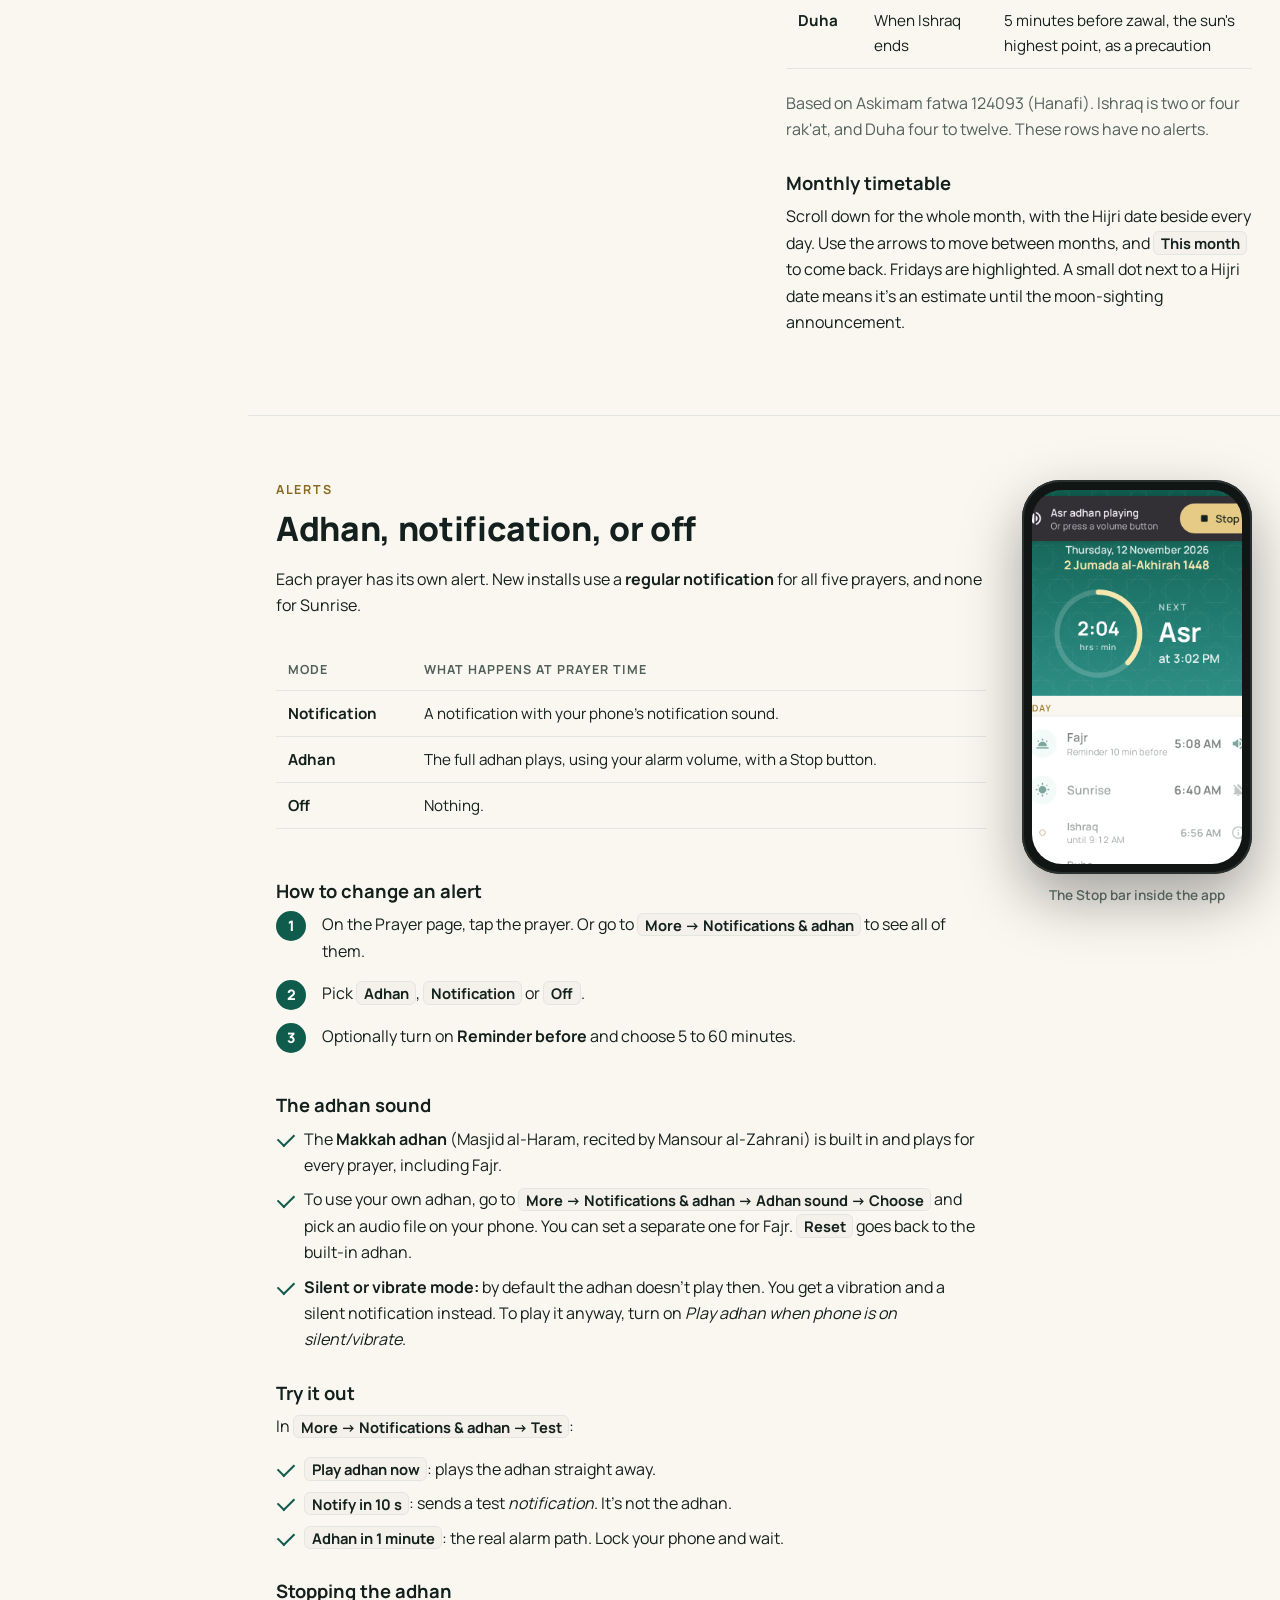
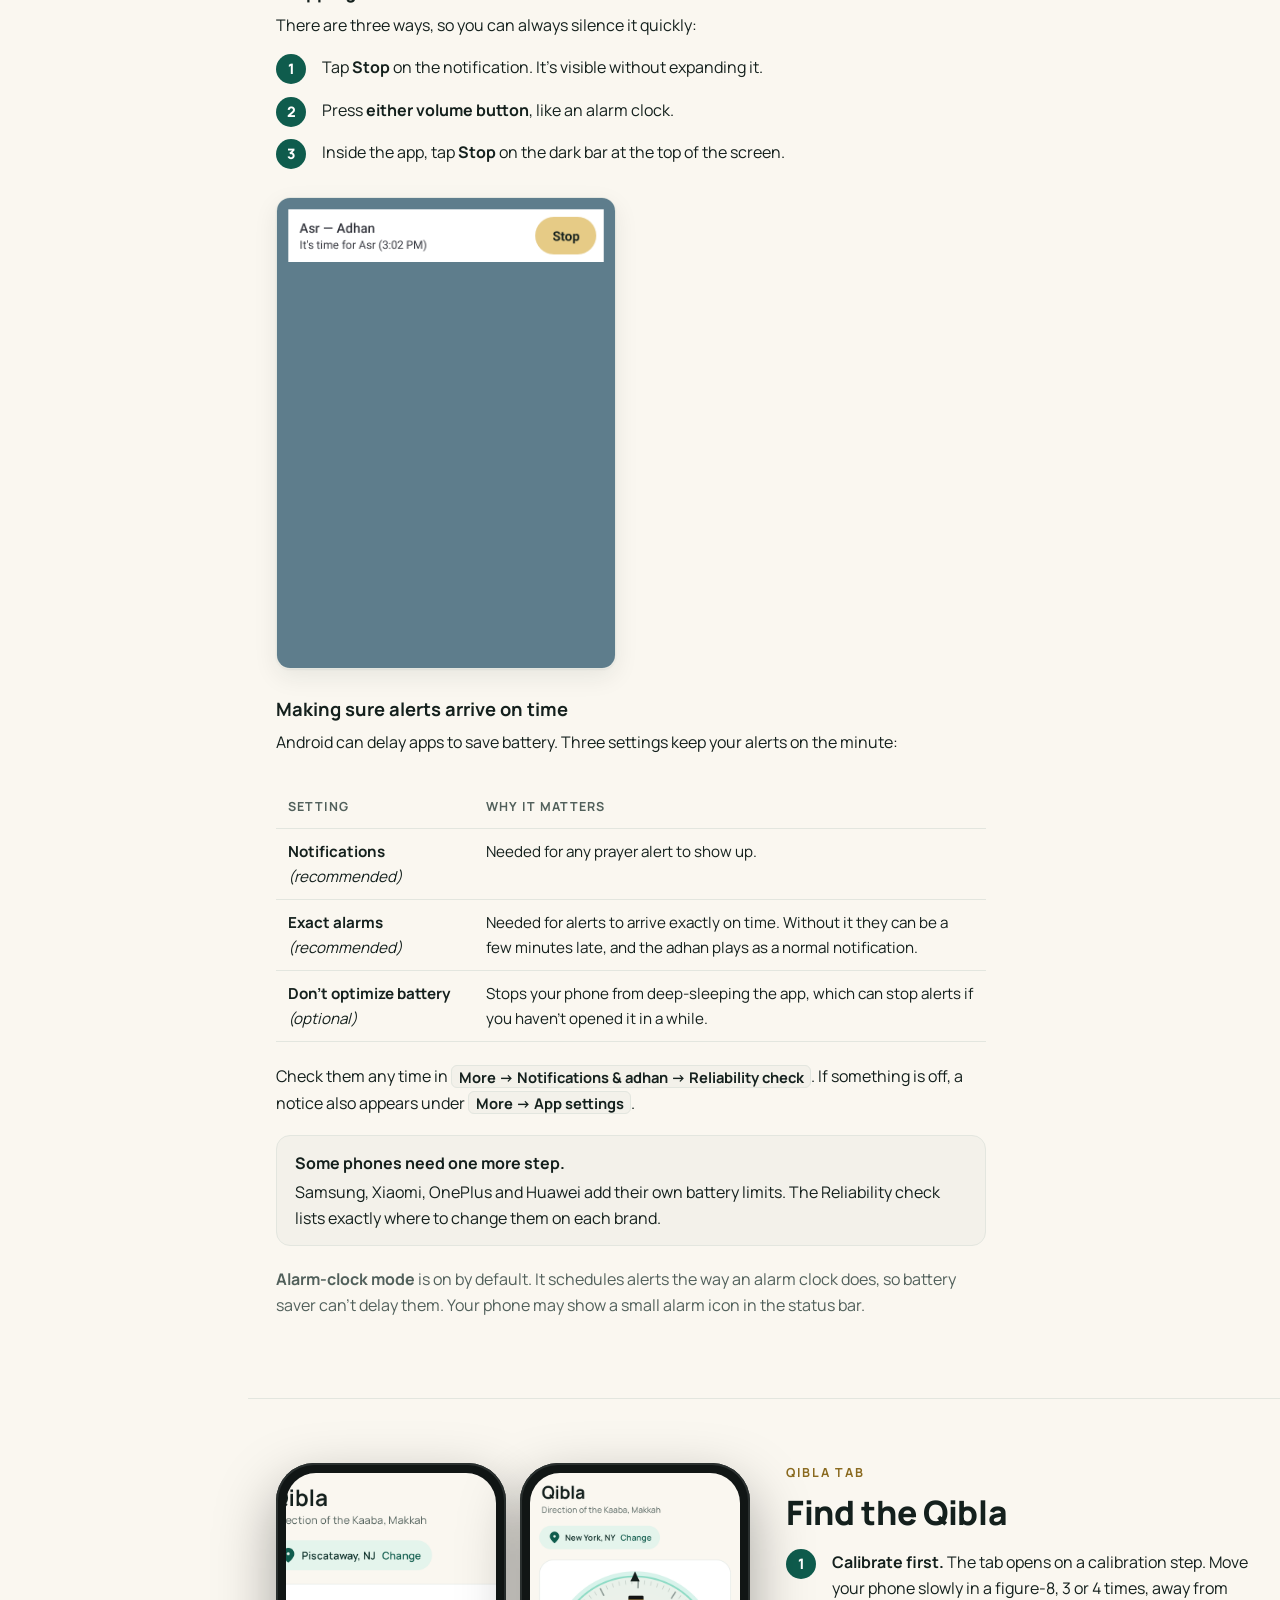
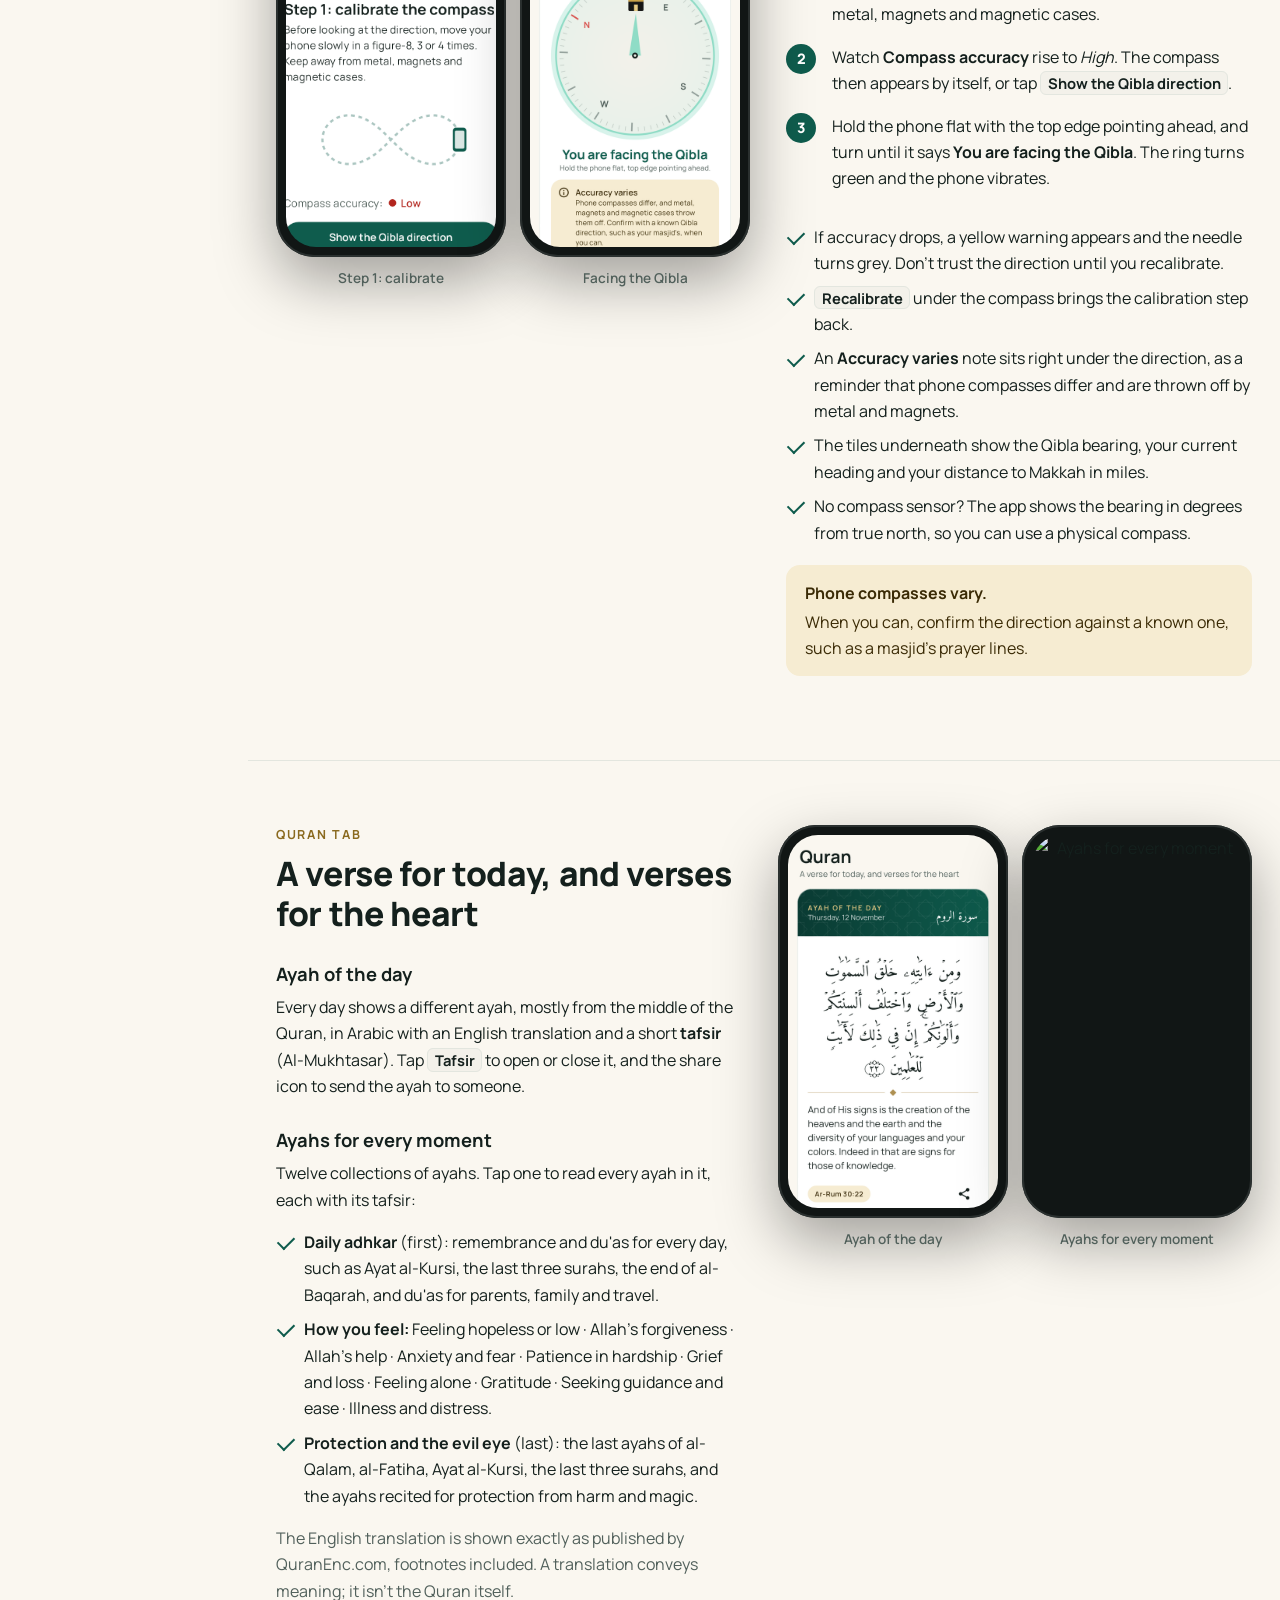
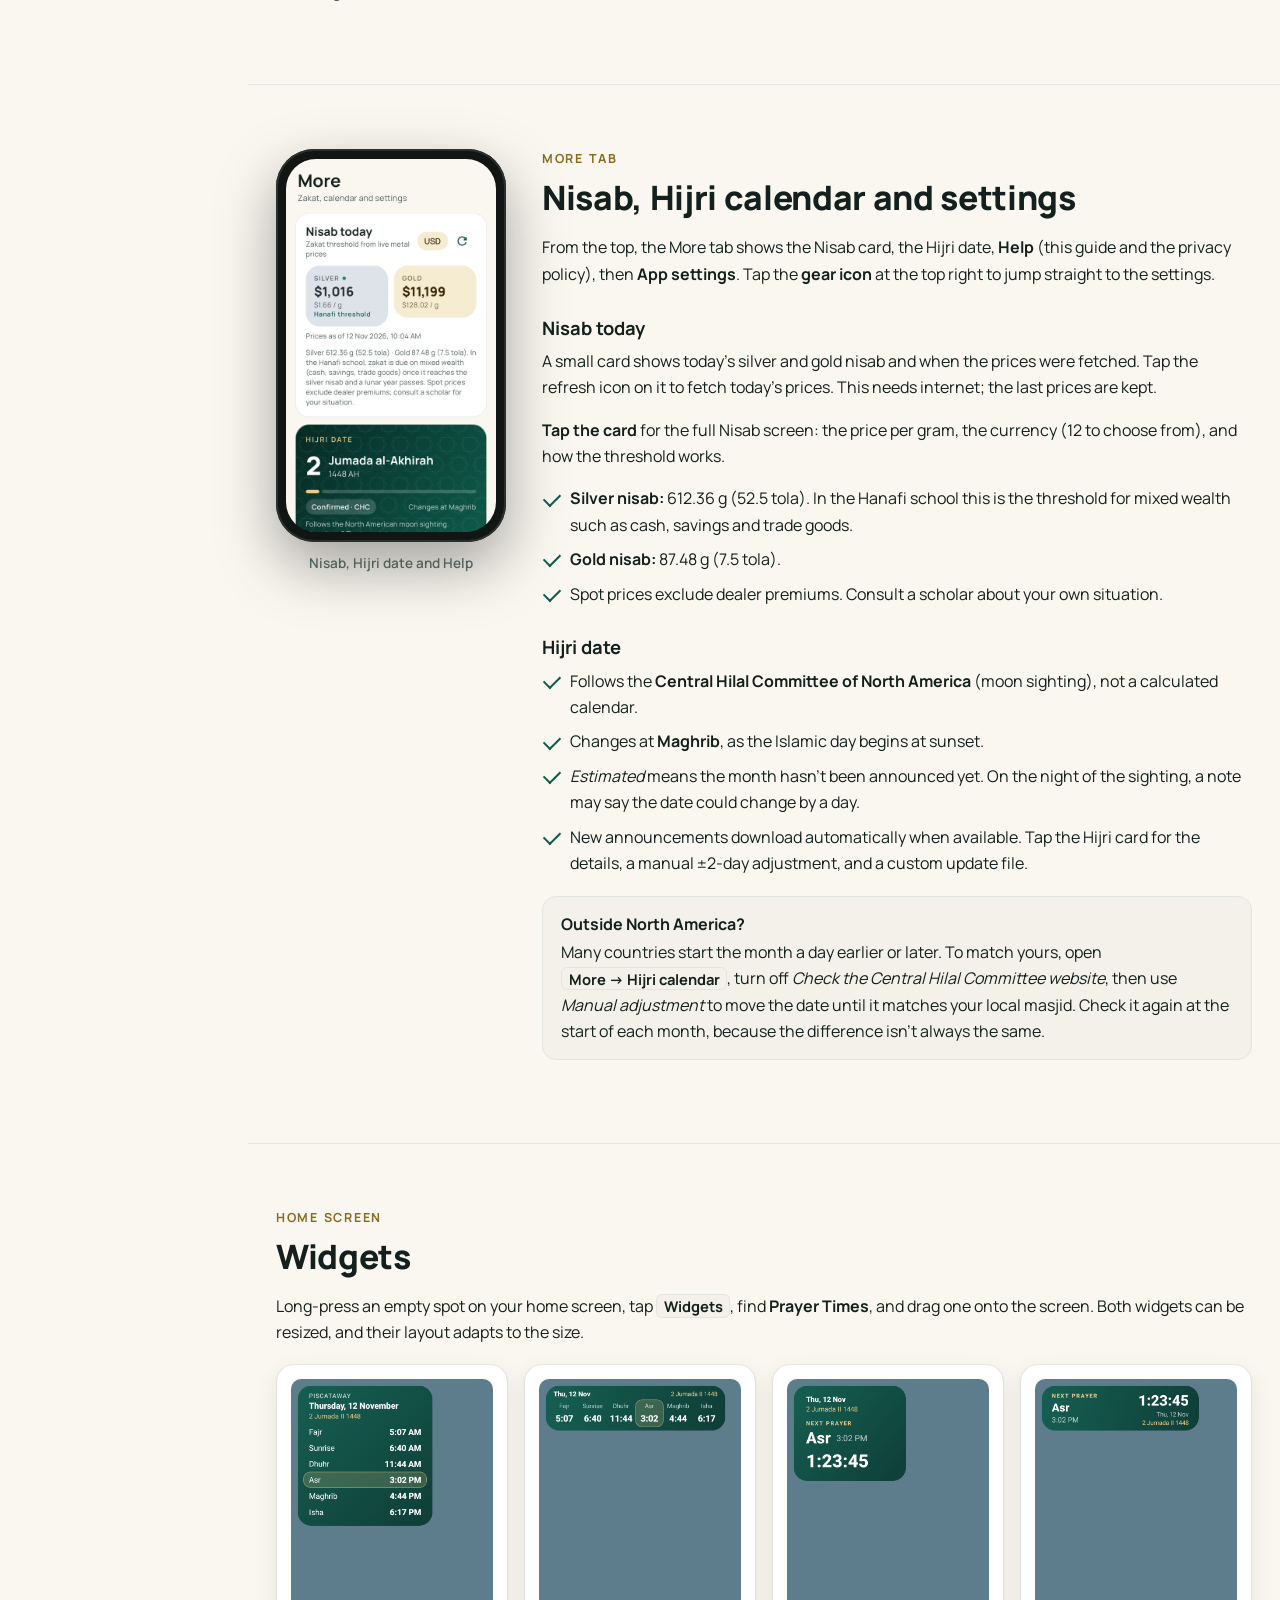
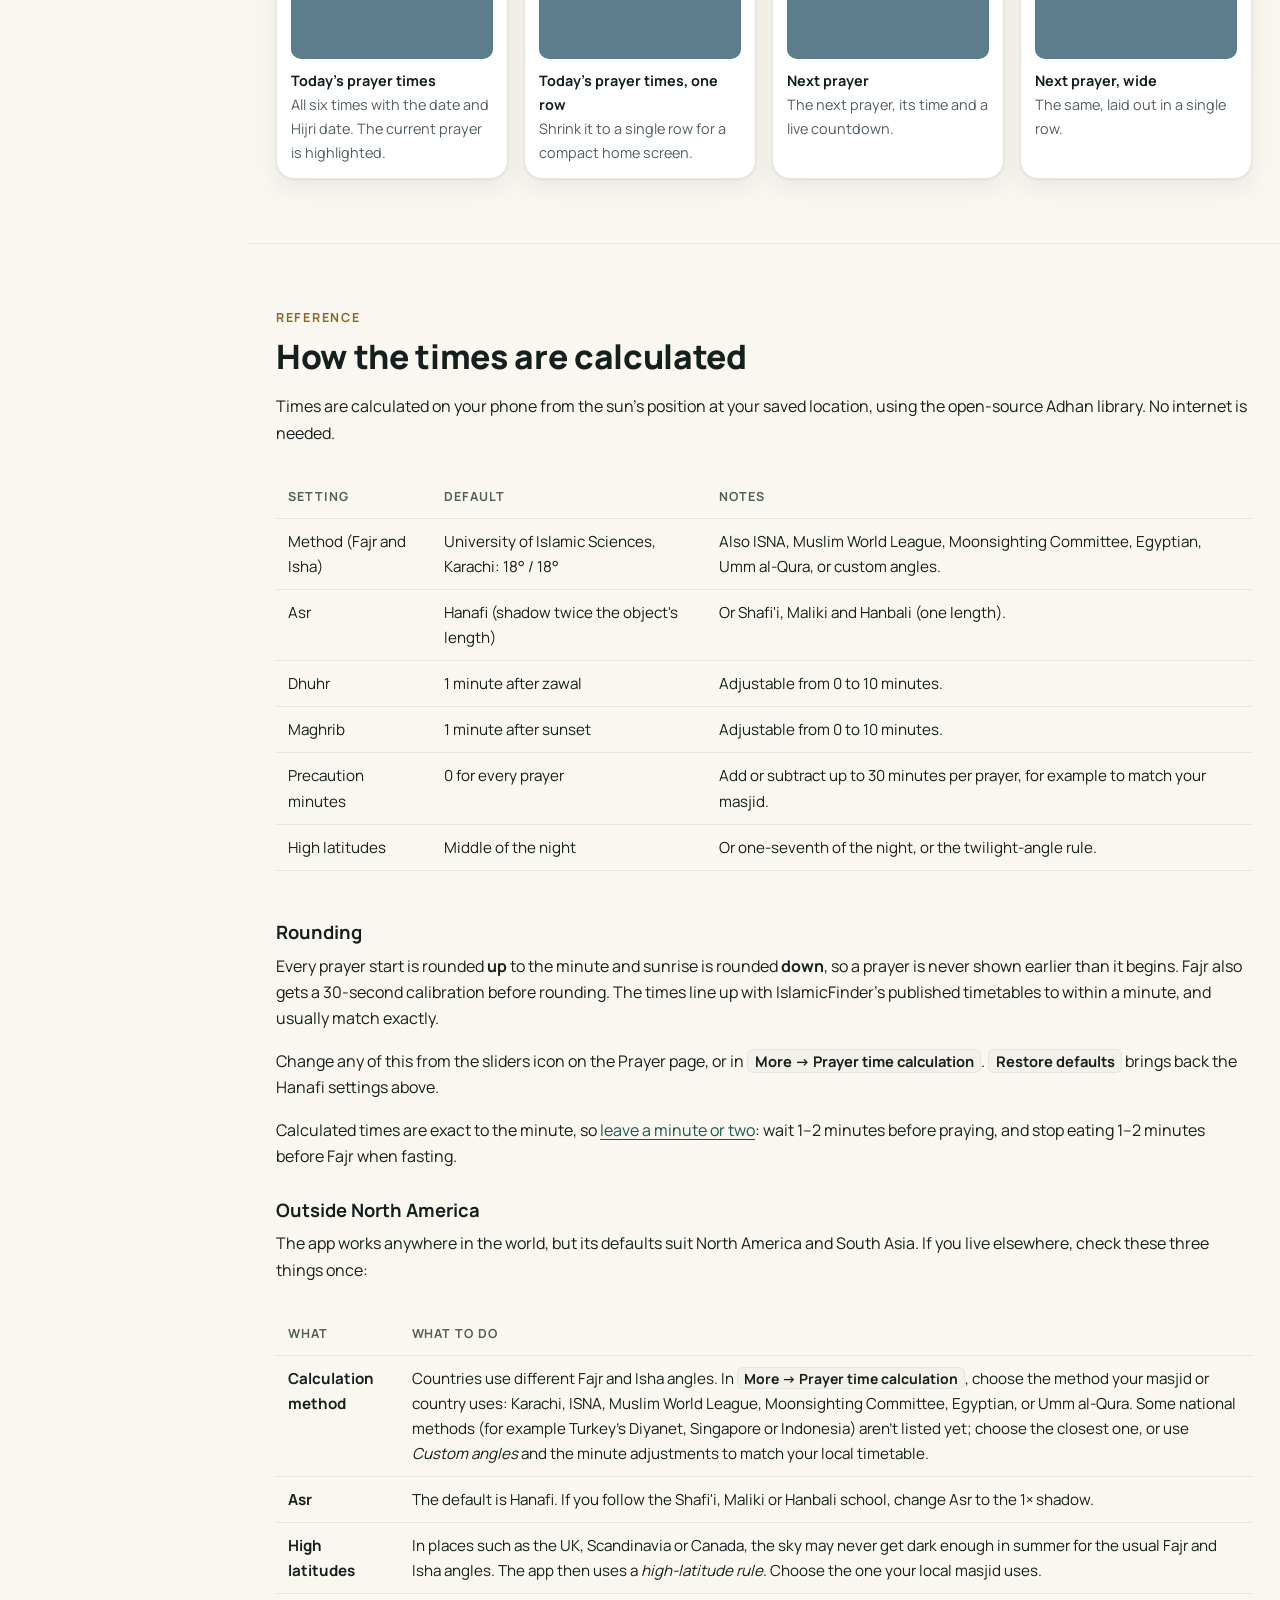
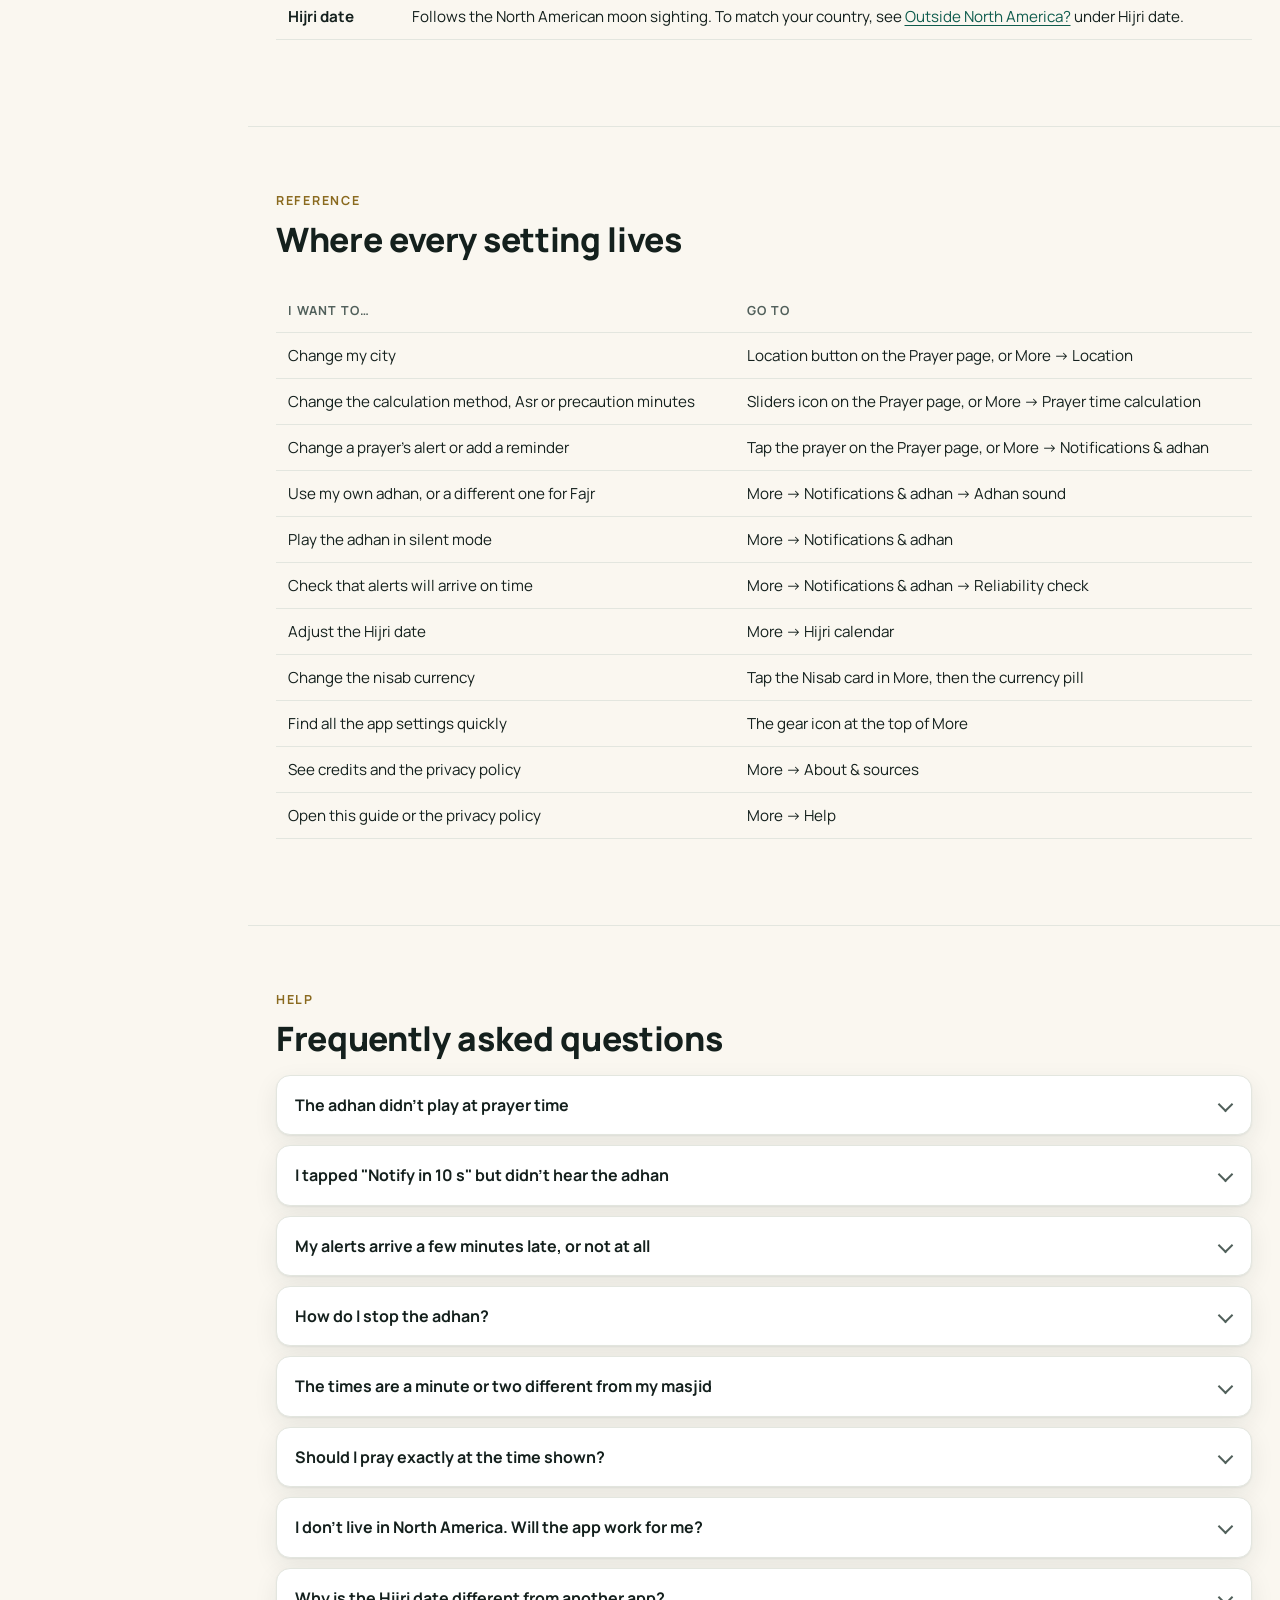
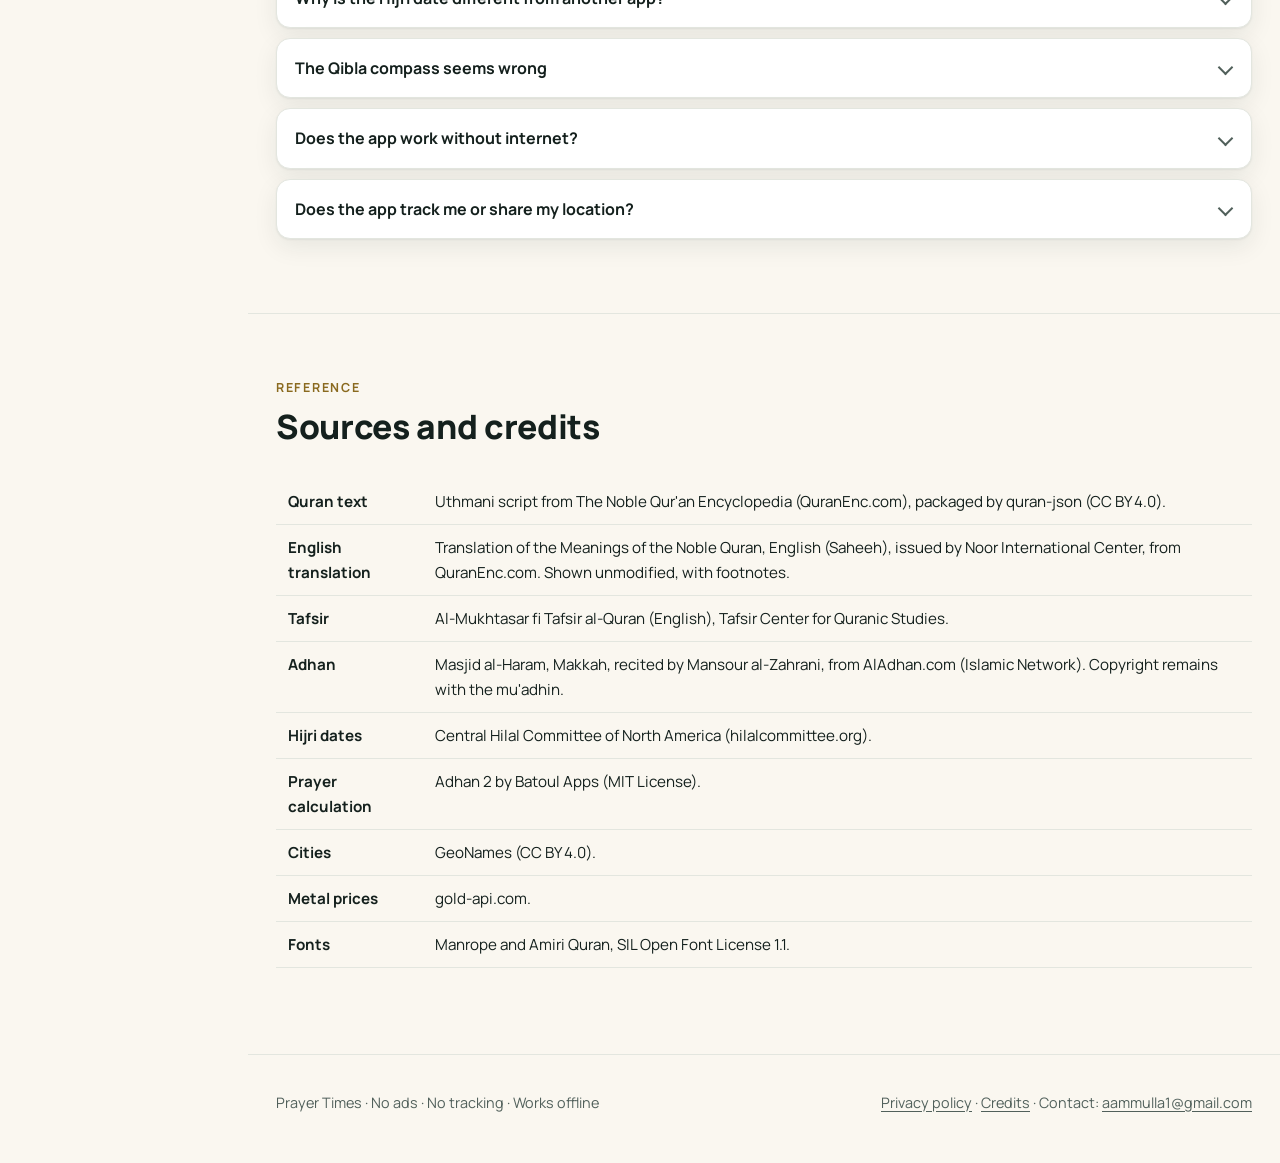
==== commit ca32fdd1: "Add files via upload" ====
--- a/index.html
+++ b/index.html
@@ -44,7 +44,7 @@
     <a href="#reliable">On-time alerts</a>
     <a href="#qibla">Qibla compass</a>
     <a href="#quran">Quran</a>
-    <a href="#more">Nisab &amp; Hijri</a>
+    <a href="#more">Nisab, Hijri &amp; settings</a>
     <a href="#widgets">Widgets</a>
     <div class="group">Reference</div>
     <a href="#calculation">How times are calculated</a>
@@ -108,7 +108,7 @@
       </a>
       <a class="card" href="#quran">
         <div class="ico"><svg viewBox="0 0 24 24" fill="currentColor"><path d="M21 5c-1.1-.3-2.3-.5-3.5-.5-2 0-4.1.4-5.5 1.5-1.4-1.1-3.5-1.5-5.5-1.5S2.4 4.9 1 6v14.6c1.4-1 3.5-1.4 5.5-1.4s4.1.4 5.5 1.5c1.4-1.1 3.5-1.5 5.5-1.5 1.2 0 2.4.2 3.5.6V5Zm0 13.5c-1.1-.3-2.3-.5-3.5-.5-1.7 0-4.1.6-5.5 1.5V8c1.4-.9 3.8-1.5 5.5-1.5 1.2 0 2.4.2 3.5.5v11.5Z"/></svg></div>
-        <h3>Ayah of the day</h3><p>Arabic and English with a short tafsir, plus ayahs grouped by how you feel.</p>
+        <h3>Ayah of the day</h3><p>Arabic and English with a short tafsir, plus ayahs for every moment: daily adhkar, protection, and ayahs for how you feel.</p>
       </a>
       <a class="card" href="#more">
         <div class="ico"><svg viewBox="0 0 24 24" fill="currentColor"><path d="M12.3 2.5a9.5 9.5 0 1 0 8.8 13.1A7.6 7.6 0 1 1 12.3 2.5Z"/></svg></div>
@@ -153,7 +153,7 @@
       <h2>Today at a glance</h2>
       <p>The top of the Prayer page shows today's Gregorian and Hijri dates, and a ring counting down to the <strong>next</strong> prayer. The ring fills as the current prayer's time passes.</p>
       <ul class="ticks">
-        <li>The list shows <strong>Fajr, Sunrise, Dhuhr, Asr, Maghrib and Isha</strong>. The current prayer is highlighted with <em>Now</em>, and the next one is marked <em>Next</em>.</li>
+        <li>The list shows <strong>Fajr, Sunrise, Dhuhr, Asr, Maghrib and Isha</strong>. The current prayer is highlighted with <em>Now</em>, and the next one is marked <em>Next</em>. Every time stays clearly visible all day, including the ones that have passed.</li>
         <li>The icon on the right of each row shows its alert: a speaker for the adhan, a bell for a notification, or a crossed-out bell for off.</li>
         <li><strong>Tap any prayer</strong> to change its alert and set a reminder.</li>
         <li>Tap the <strong>location</strong> at the top to change your city, or the <strong>sliders icon</strong> to change how times are calculated.</li>
@@ -227,7 +227,7 @@
         <tr><td><strong>Exact alarms</strong> <em>(recommended)</em></td><td>Needed for alerts to arrive exactly on time. Without it they can be a few minutes late, and the adhan plays as a normal notification.</td></tr>
         <tr><td><strong>Don't optimize battery</strong> <em>(optional)</em></td><td>Stops your phone from deep-sleeping the app, which can stop alerts if you haven't opened it in a while.</td></tr>
       </table></div>
-      <p>Check them any time in <span class="ui">More → Notifications &amp; adhan → Reliability check</span>. If something is off, a notice also appears under <span class="ui">More → Settings</span>.</p>
+      <p>Check them any time in <span class="ui">More → Notifications &amp; adhan → Reliability check</span>. If something is off, a notice also appears under <span class="ui">More → App settings</span>.</p>
       <div class="callout"><strong>Some phones need one more step.</strong>Samsung, Xiaomi, OnePlus and Huawei add their own battery limits. The Reliability check lists exactly where to change them on each brand.</div>
       <p class="muted"><strong>Alarm-clock mode</strong> is on by default. It schedules alerts the way an alarm clock does, so battery saver can't delay them. Your phone may show a small alarm icon in the status bar.</p>
     </div>
@@ -272,18 +272,18 @@
       <h2>A verse for today, and verses for the heart</h2>
       <h3>Ayah of the day</h3>
       <p>Every day shows a different ayah, mostly from the middle of the Quran, in Arabic with an English translation and a short <strong>tafsir</strong> (Al-Mukhtasar). Tap <span class="ui">Tafsir</span> to open or close it, and the share icon to send the ayah to someone.</p>
-      <h3>Ayahs for how you feel</h3>
-      <p>Ten collections of ayahs for different moments:</p>
-      <ul class="ticks">
-        <li>Feeling hopeless or low · Allah's forgiveness · Allah's help</li>
-        <li>Anxiety and fear · Patience in hardship · Grief and loss</li>
-        <li>Feeling alone · Gratitude · Seeking guidance and ease · Illness and distress</li>
+      <h3>Ayahs for every moment</h3>
+      <p>Twelve collections of ayahs. Tap one to read every ayah in it, each with its tafsir:</p>
+      <ul class="ticks">
+        <li><strong>Daily adhkar</strong> (first): remembrance and du'as for every day, such as Ayat al-Kursi, the last three surahs, the end of al-Baqarah, and du'as for parents, family and travel.</li>
+        <li><strong>How you feel:</strong> Feeling hopeless or low · Allah's forgiveness · Allah's help · Anxiety and fear · Patience in hardship · Grief and loss · Feeling alone · Gratitude · Seeking guidance and ease · Illness and distress.</li>
+        <li><strong>Protection and the evil eye</strong> (last): the last ayahs of al-Qalam, al-Fatiha, Ayat al-Kursi, the last three surahs, and the ayahs recited for protection from harm and magic.</li>
       </ul>
       <p class="muted">The English translation is shown exactly as published by QuranEnc.com, footnotes included. A translation conveys meaning; it isn't the Quran itself.</p>
     </div>
     <div class="shots">
       <figure><div class="phone small"><img src="assets/img/quran.png" alt="Ayah of the day"></div><figcaption>Ayah of the day</figcaption></figure>
-      <figure><div class="phone small"><img src="assets/img/feelings.png" alt="Ayahs for how you feel"></div><figcaption>Ayahs for how you feel</figcaption></figure>
+      <figure><div class="phone small"><img src="assets/img/moments.png" alt="Ayahs for every moment"></div><figcaption>Ayahs for every moment</figcaption></figure>
     </div>
   </div>
 </section>
@@ -294,8 +294,10 @@
     <div>
       <div class="eyebrow">More tab</div>
       <h2>Nisab, Hijri calendar and settings</h2>
+      <p>From the top, the More tab shows the Nisab card, the Hijri date, <strong>Help</strong> (this guide and the privacy policy), then <strong>App settings</strong>. Tap the <strong>gear icon</strong> at the top right to jump straight to the settings.</p>
       <h3>Nisab today</h3>
-      <p>Tap the refresh icon to fetch today's gold and silver prices. This needs internet; the last prices are kept. Choose your currency from the pill next to it. There are 12 to choose from.</p>
+      <p>A small card shows today's silver and gold nisab and when the prices were fetched. Tap the refresh icon on it to fetch today's prices. This needs internet; the last prices are kept.</p>
+      <p><strong>Tap the card</strong> for the full Nisab screen: the price per gram, the currency (12 to choose from), and how the threshold works.</p>
       <ul class="ticks">
         <li><strong>Silver nisab:</strong> 612.36 g (52.5 tola). In the Hanafi school this is the threshold for mixed wealth such as cash, savings and trade goods.</li>
         <li><strong>Gold nisab:</strong> 87.48 g (7.5 tola).</li>
@@ -311,7 +313,7 @@
       <div class="callout" id="hijri-elsewhere"><strong>Outside North America?</strong>Many countries start the month a day earlier or later. To match yours, open <span class="ui">More → Hijri calendar</span>, turn off <em>Check the Central Hilal Committee website</em>, then use <em>Manual adjustment</em> to move the date until it matches your local masjid. Check it again at the start of each month, because the difference isn't always the same.</div>
     </div>
     <div class="shots">
-      <figure><div class="phone small"><img src="assets/img/more.png" alt="Nisab and Hijri calendar"></div><figcaption>Nisab and Hijri date</figcaption></figure>
+      <figure><div class="phone small"><img src="assets/img/more.png" alt="The More tab: Nisab, Hijri date and Help"></div><figcaption>Nisab, Hijri date and Help</figcaption></figure>
     </div>
   </div>
 </section>
@@ -377,7 +379,8 @@
       <tr><td>Play the adhan in silent mode</td><td>More → Notifications &amp; adhan</td></tr>
       <tr><td>Check that alerts will arrive on time</td><td>More → Notifications &amp; adhan → Reliability check</td></tr>
       <tr><td>Adjust the Hijri date</td><td>More → Hijri calendar</td></tr>
-      <tr><td>Change the nisab currency</td><td>The currency pill on the Nisab card in More</td></tr>
+      <tr><td>Change the nisab currency</td><td>Tap the Nisab card in More, then the currency pill</td></tr>
+      <tr><td>Find all the app settings quickly</td><td>The gear icon at the top of More</td></tr>
       <tr><td>See credits and the privacy policy</td><td>More → About &amp; sources</td></tr>
       <tr><td>Open this guide or the privacy policy</td><td>More → Help</td></tr>
     </table></div>
@@ -482,8 +485,15 @@
       entries.forEach(function (e) {
         if (!e.isIntersecting) return;
         links.forEach(function (a) { a.classList.toggle('active', a.getAttribute('href') === '#' + e.target.id); });
+        // Slide only the top bar sideways to show the active link. scrollIntoView() would also
+        // scroll the page back up to the sticky bar, which made phones jump to the top.
         var top = document.querySelector('.topbar nav a.active');
-        if (top && top.scrollIntoView) top.scrollIntoView({ block: 'nearest', inline: 'center' });
+        var bar = top && top.parentElement;
+        if (bar) {
+          var r = top.getBoundingClientRect(), b = bar.getBoundingClientRect();
+          var left = bar.scrollLeft + (r.left - b.left) - (bar.clientWidth - r.width) / 2;
+          bar.scrollTo ? bar.scrollTo({ left: Math.max(0, left), behavior: 'smooth' }) : (bar.scrollLeft = Math.max(0, left));
+        }
       });
     }, { rootMargin: '-35% 0px -60% 0px' });
     targets.forEach(function (t) { obs.observe(t); });
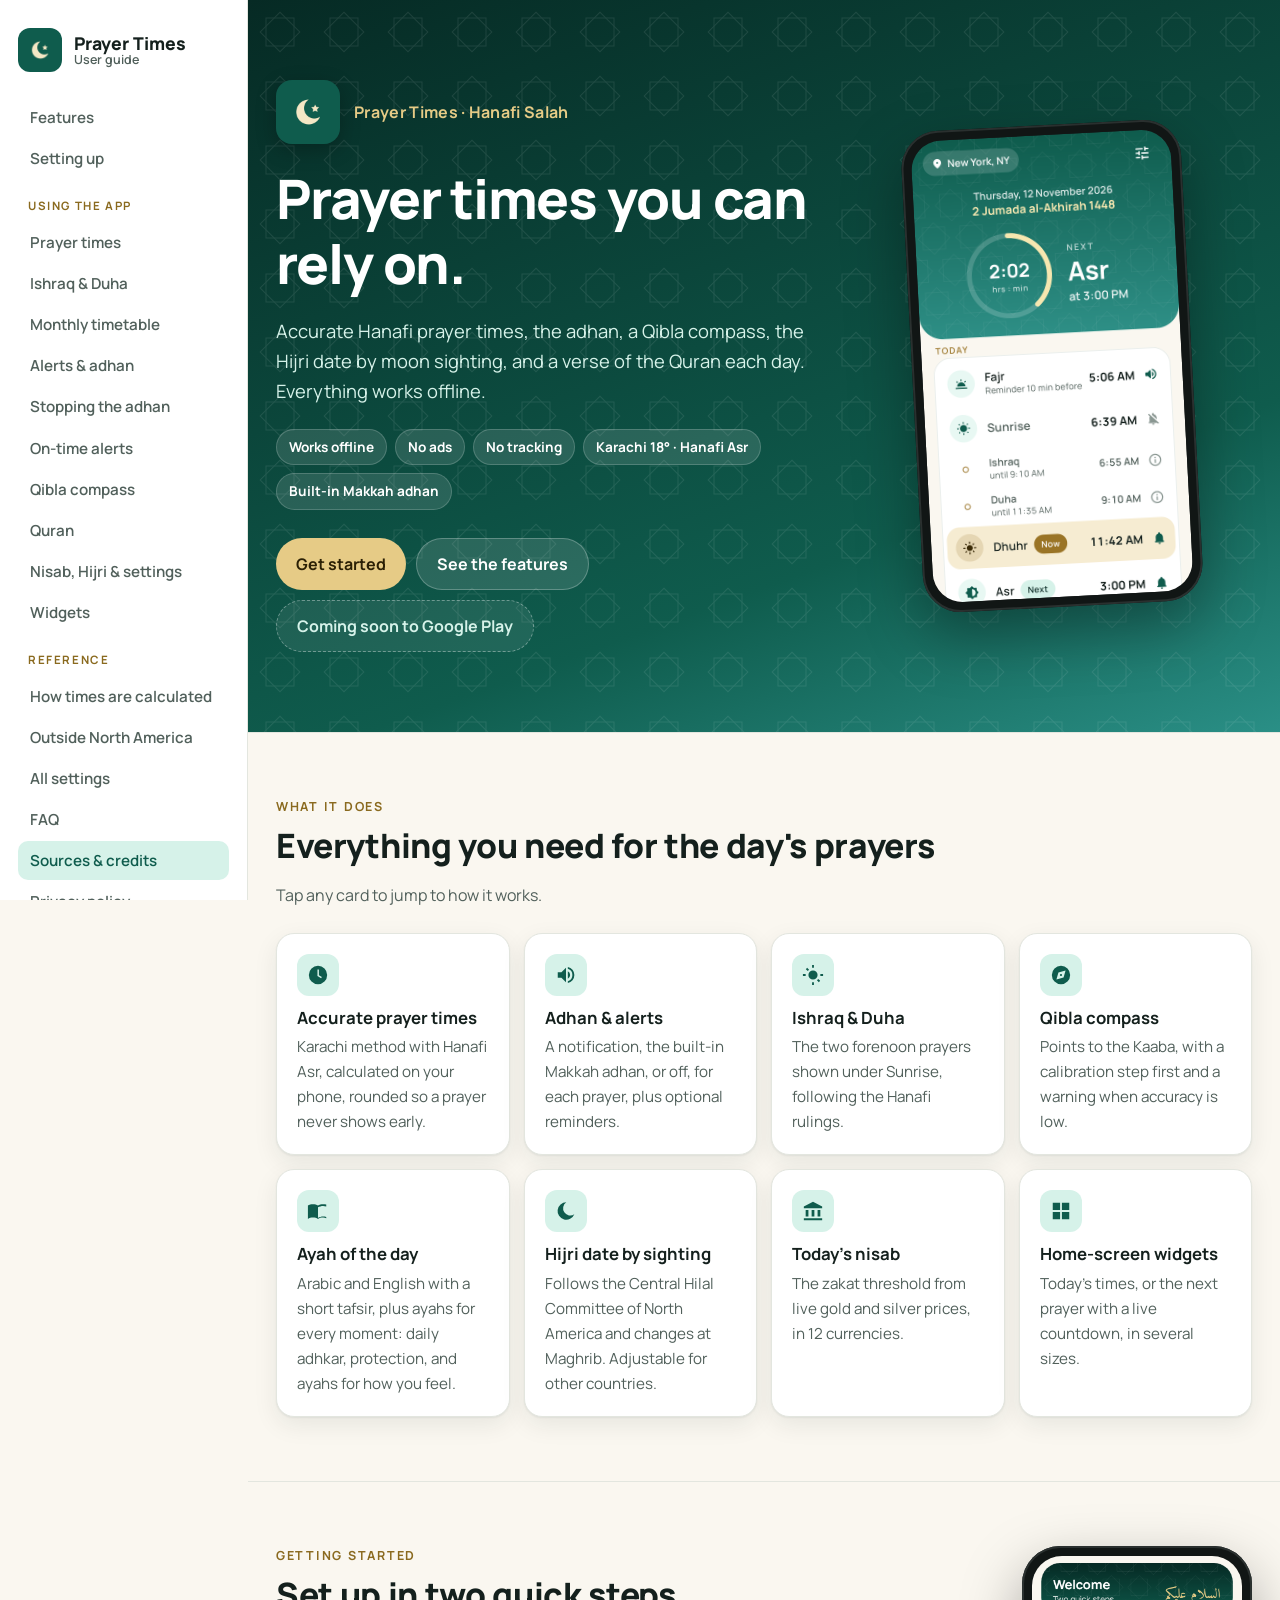
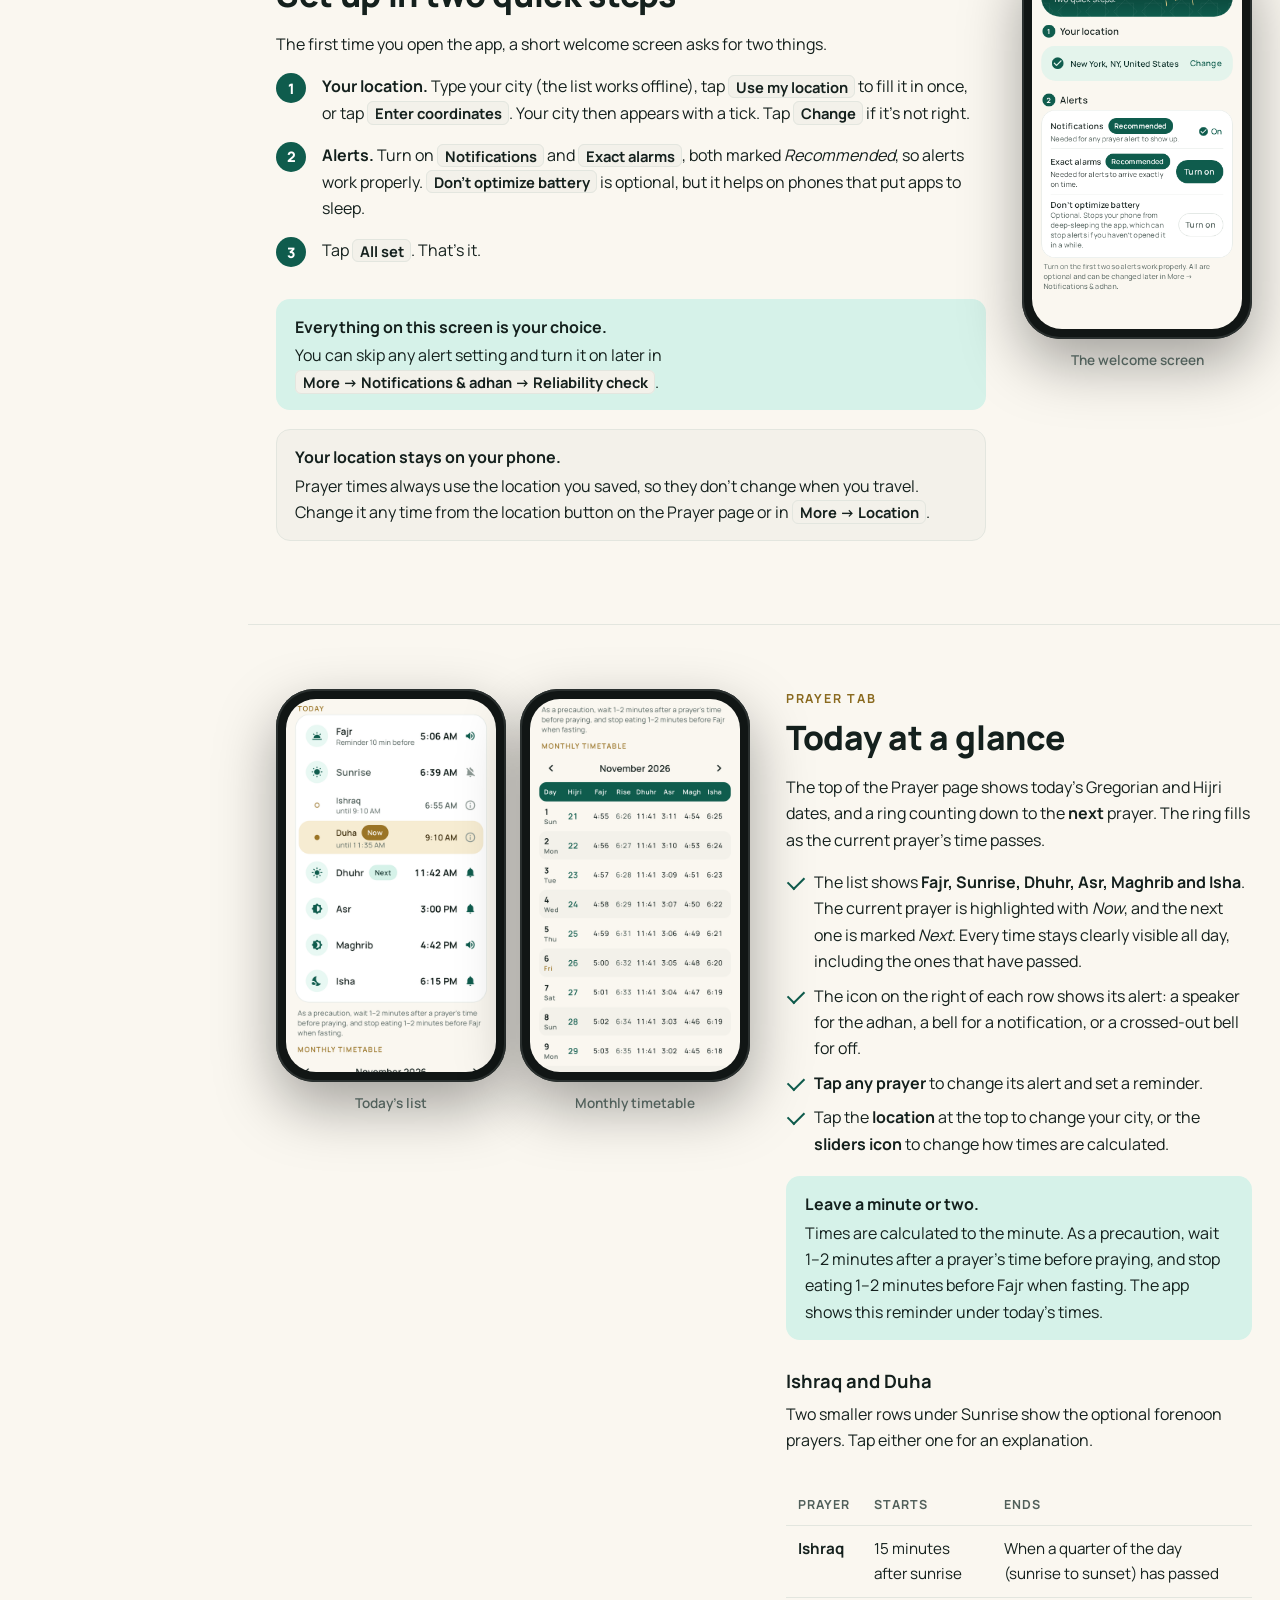
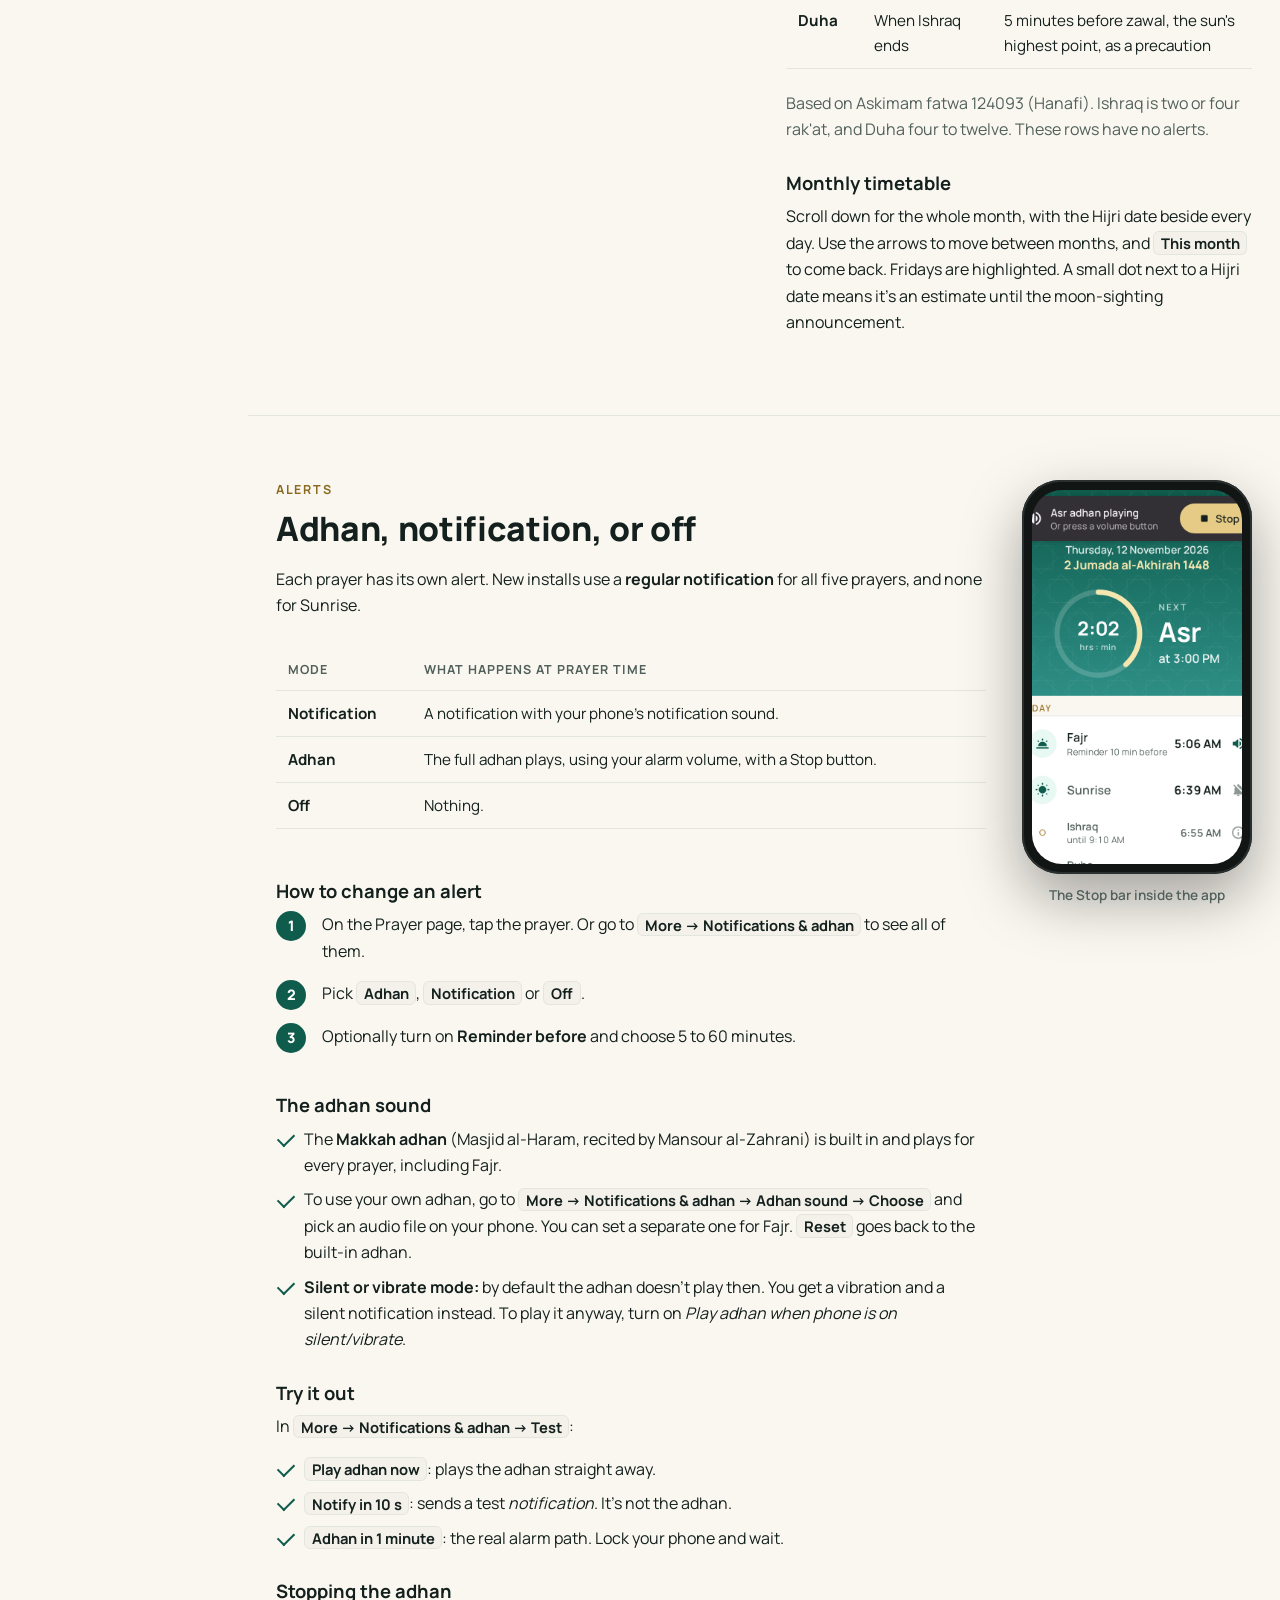
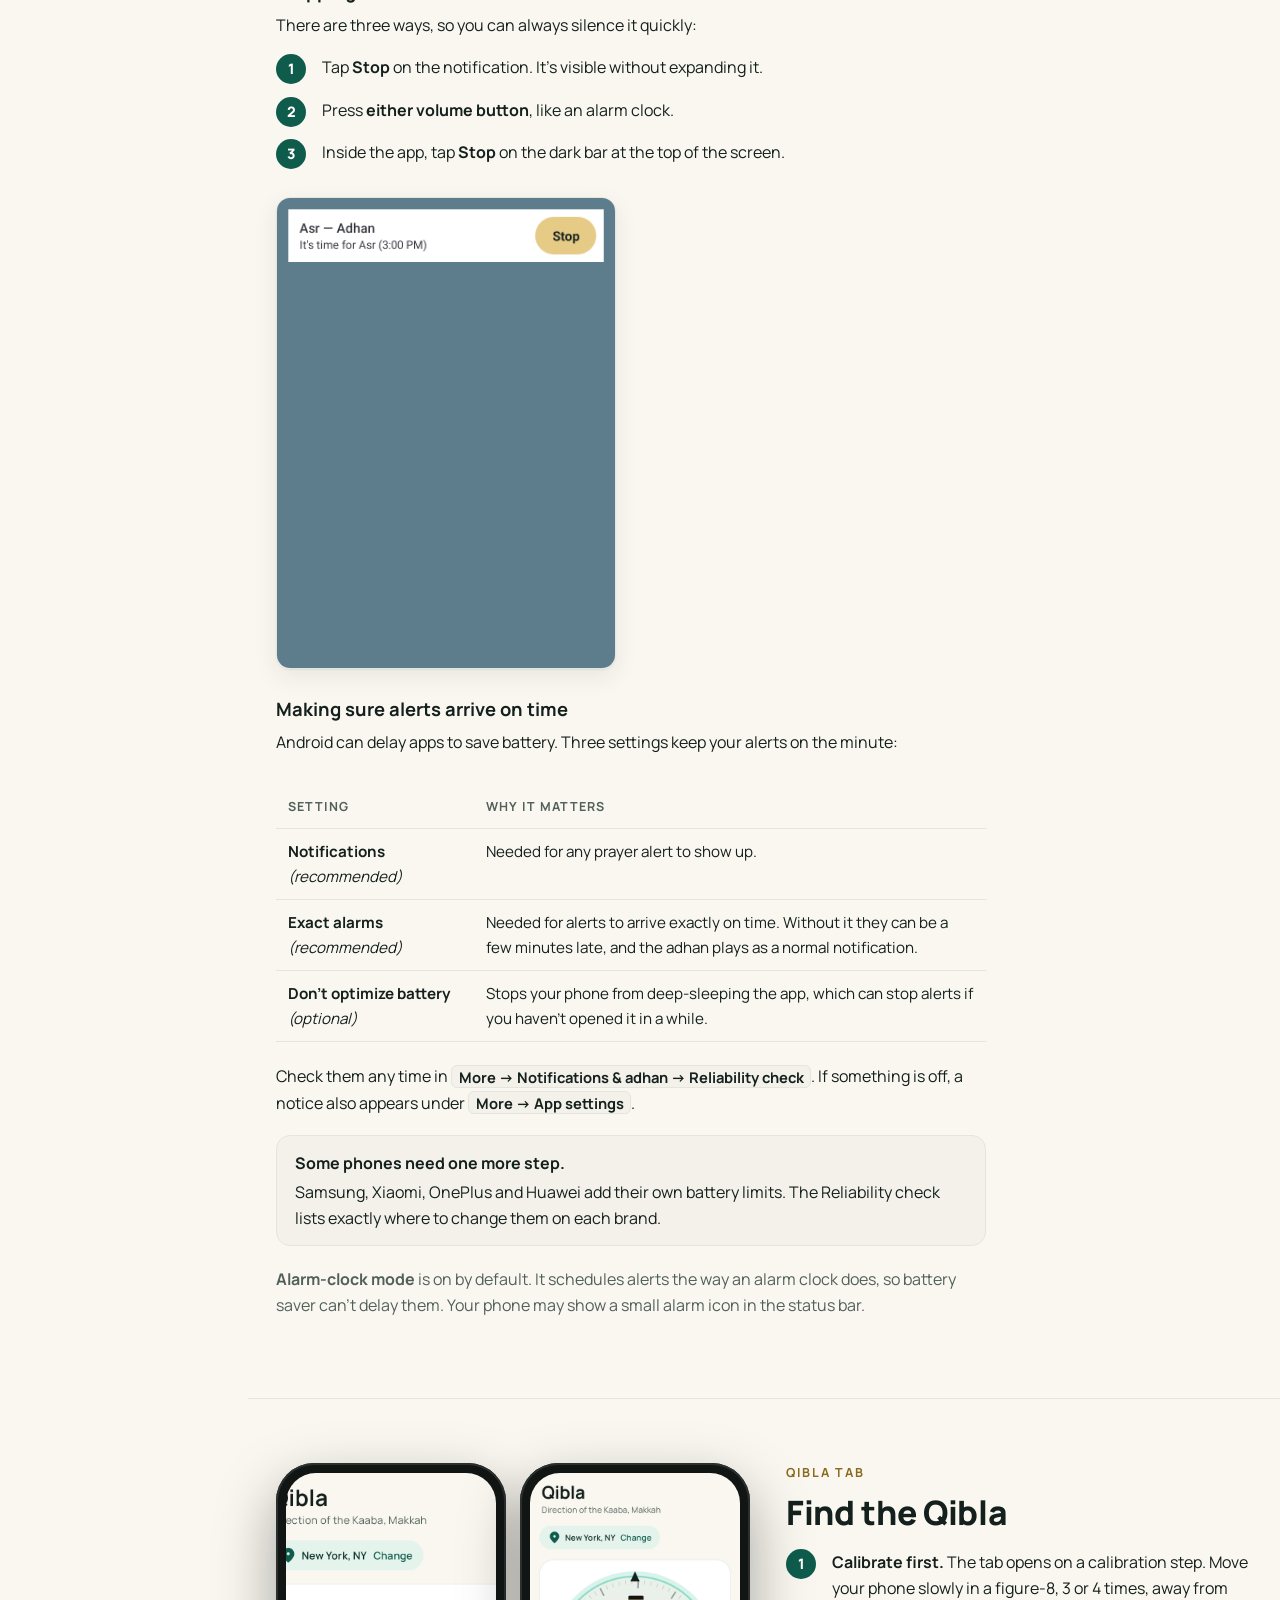
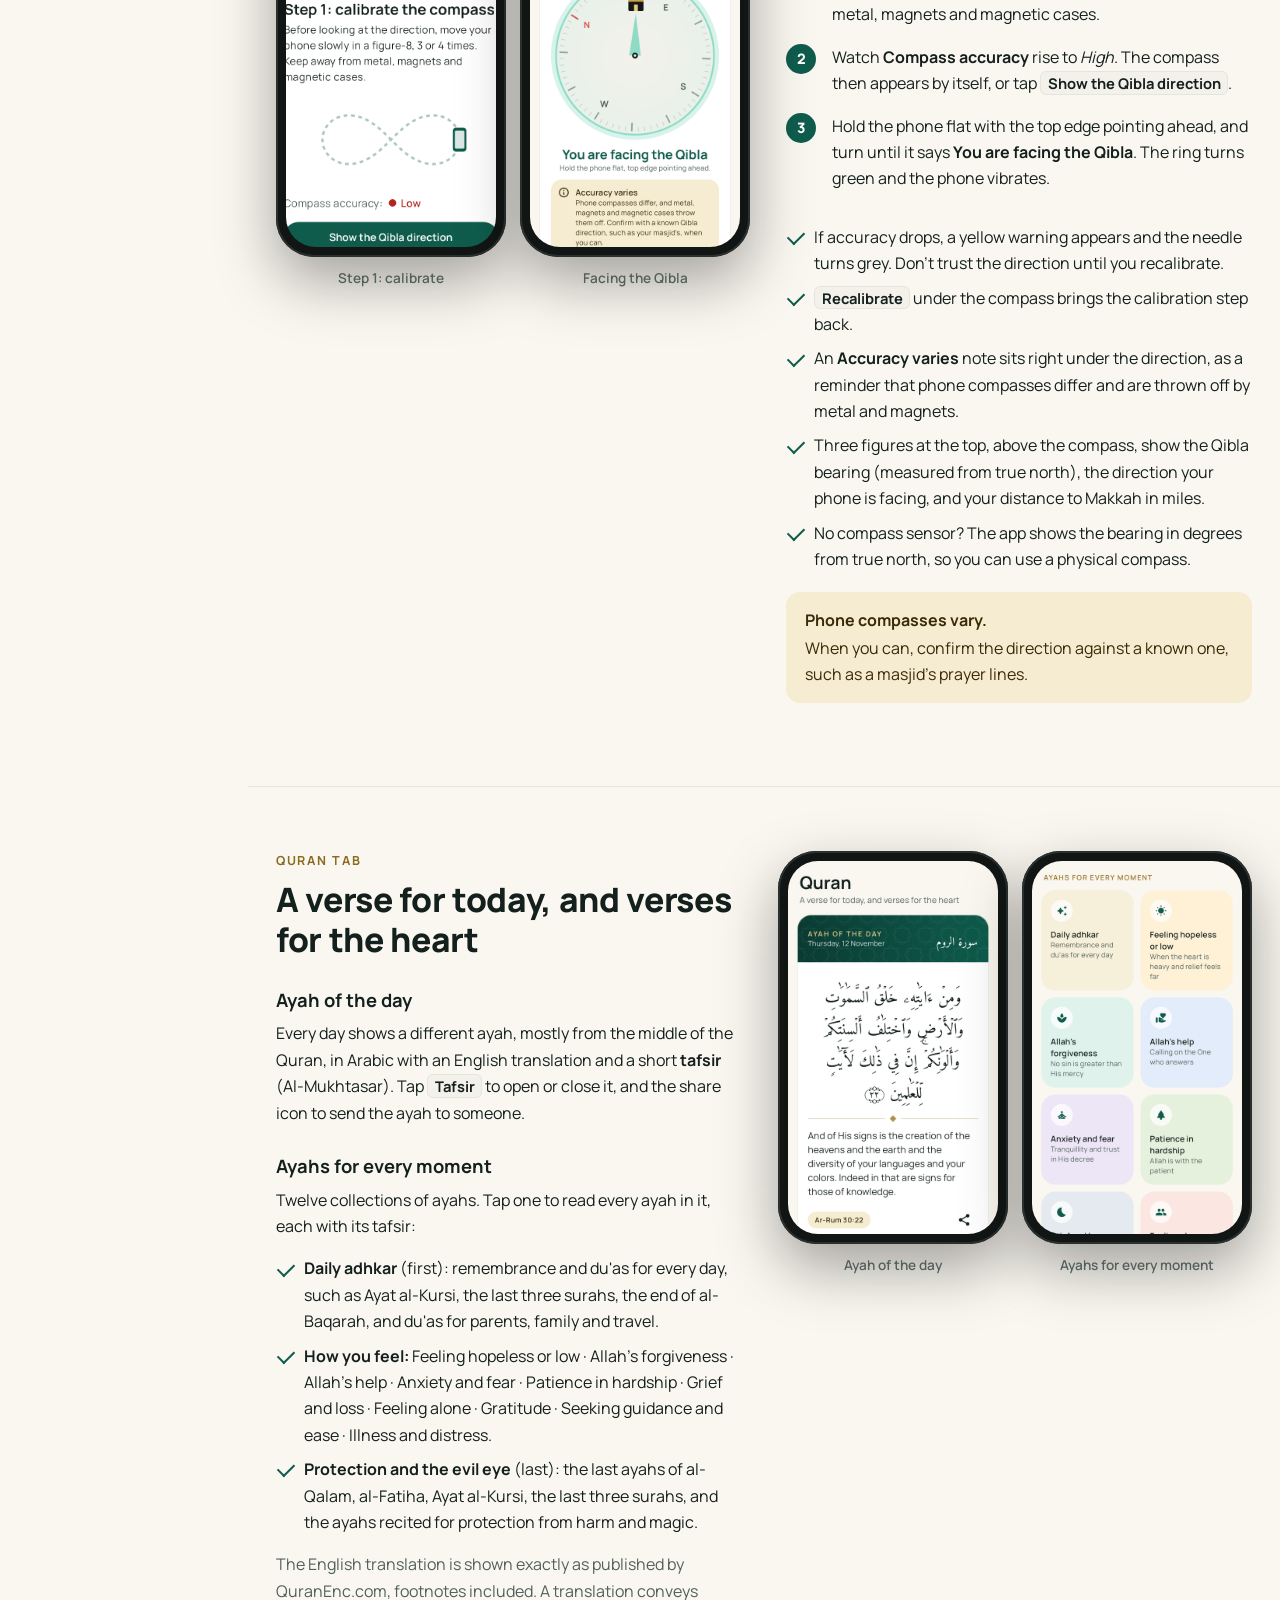
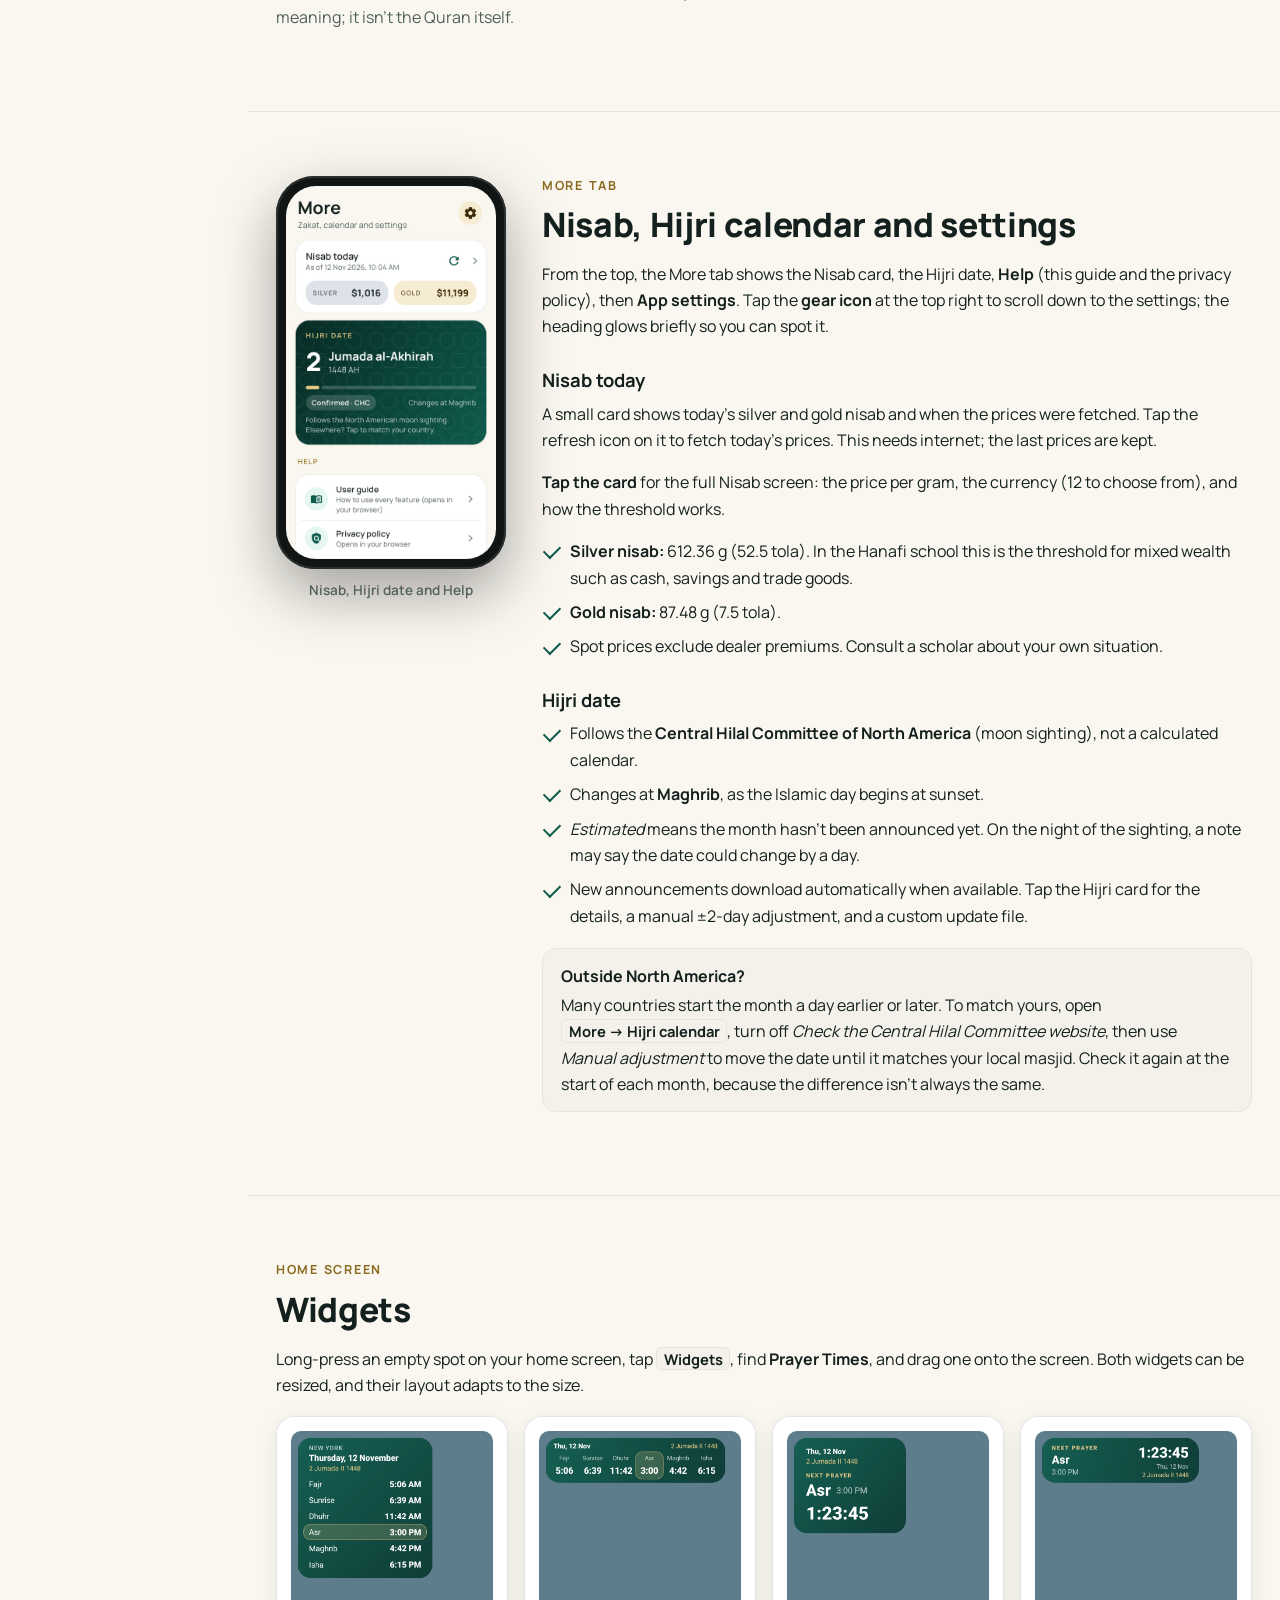
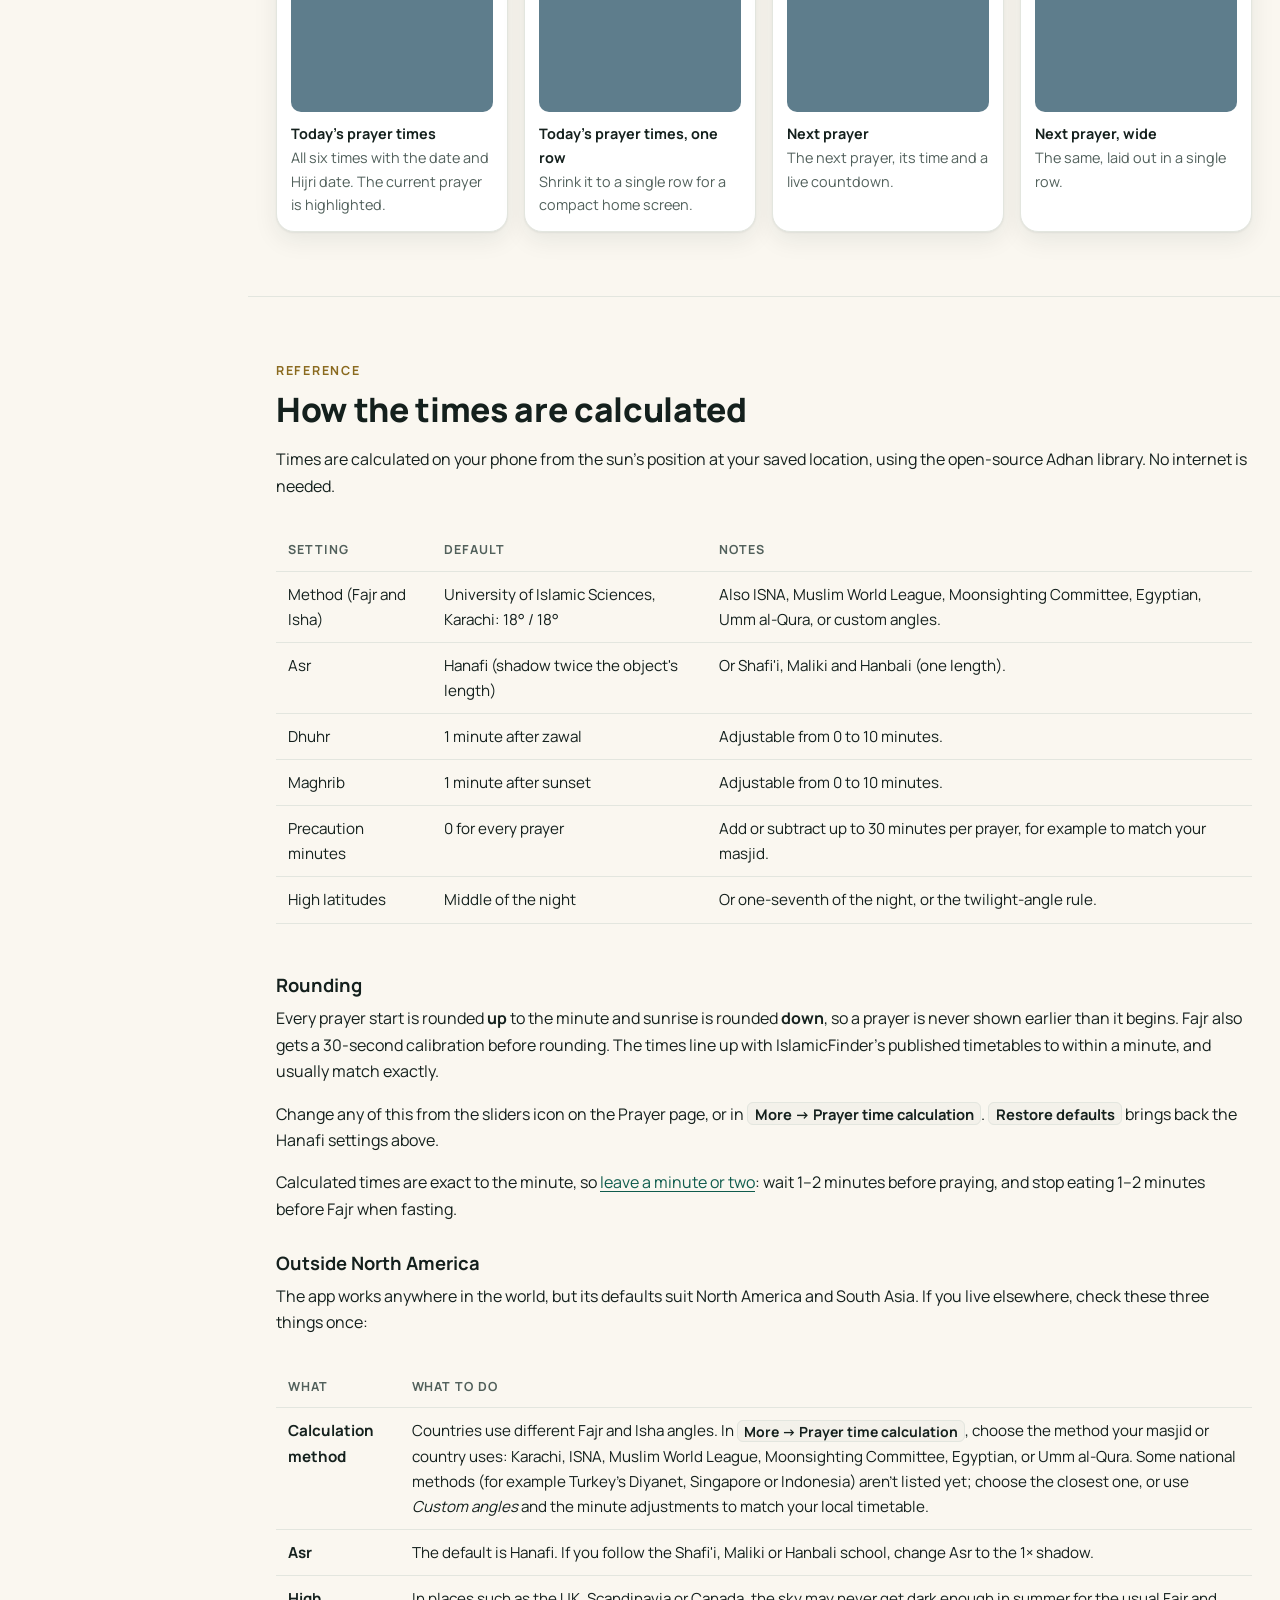
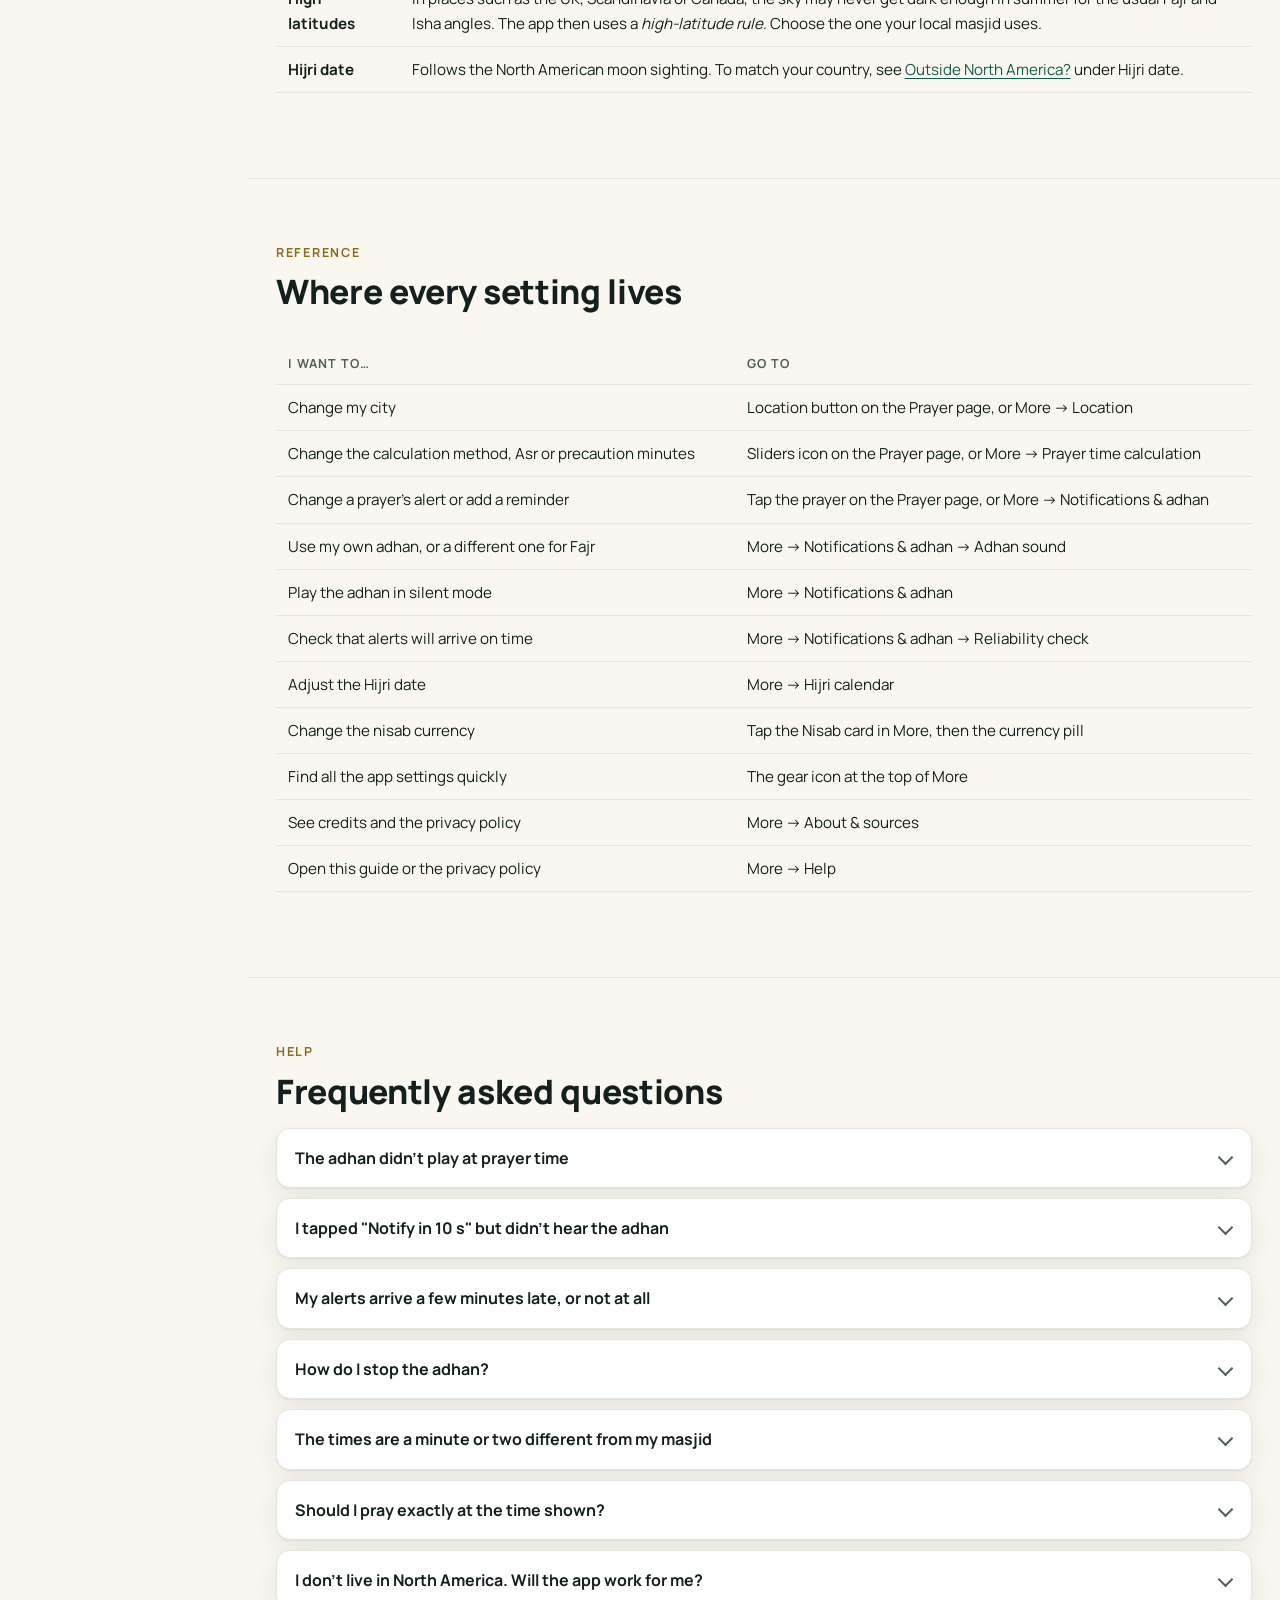
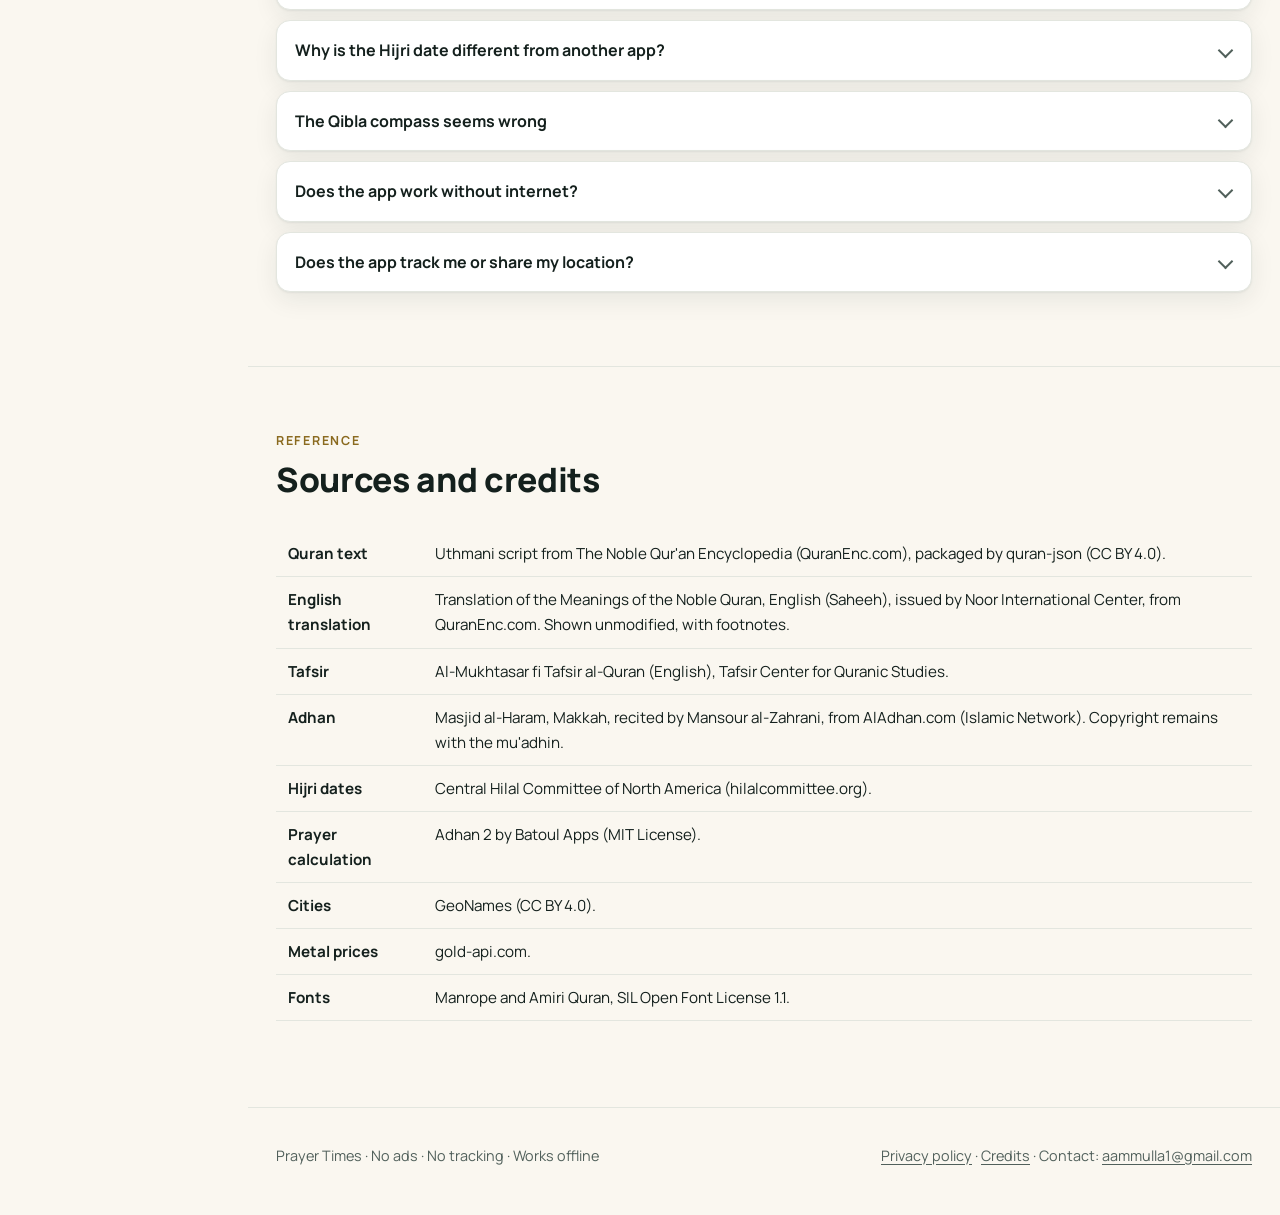
==== commit 1ad458d4: "Add files via upload" ====
--- a/index.html
+++ b/index.html
@@ -252,7 +252,7 @@
         <li>If accuracy drops, a yellow warning appears and the needle turns grey. Don't trust the direction until you recalibrate.</li>
         <li><span class="ui">Recalibrate</span> under the compass brings the calibration step back.</li>
         <li>An <strong>Accuracy varies</strong> note sits right under the direction, as a reminder that phone compasses differ and are thrown off by metal and magnets.</li>
-        <li>The tiles underneath show the Qibla bearing, your current heading and your distance to Makkah in miles.</li>
+        <li>Three figures at the top, above the compass, show the Qibla bearing (measured from true north), the direction your phone is facing, and your distance to Makkah in miles.</li>
         <li>No compass sensor? The app shows the bearing in degrees from true north, so you can use a physical compass.</li>
       </ul>
       <div class="callout gold"><strong>Phone compasses vary.</strong>When you can, confirm the direction against a known one, such as a masjid's prayer lines.</div>
@@ -294,7 +294,7 @@
     <div>
       <div class="eyebrow">More tab</div>
       <h2>Nisab, Hijri calendar and settings</h2>
-      <p>From the top, the More tab shows the Nisab card, the Hijri date, <strong>Help</strong> (this guide and the privacy policy), then <strong>App settings</strong>. Tap the <strong>gear icon</strong> at the top right to jump straight to the settings.</p>
+      <p>From the top, the More tab shows the Nisab card, the Hijri date, <strong>Help</strong> (this guide and the privacy policy), then <strong>App settings</strong>. Tap the <strong>gear icon</strong> at the top right to scroll down to the settings; the heading glows briefly so you can spot it.</p>
       <h3>Nisab today</h3>
       <p>A small card shows today's silver and gold nisab and when the prices were fetched. Tap the refresh icon on it to fetch today's prices. This needs internet; the last prices are kept.</p>
       <p><strong>Tap the card</strong> for the full Nisab screen: the price per gram, the currency (12 to choose from), and how the threshold works.</p>
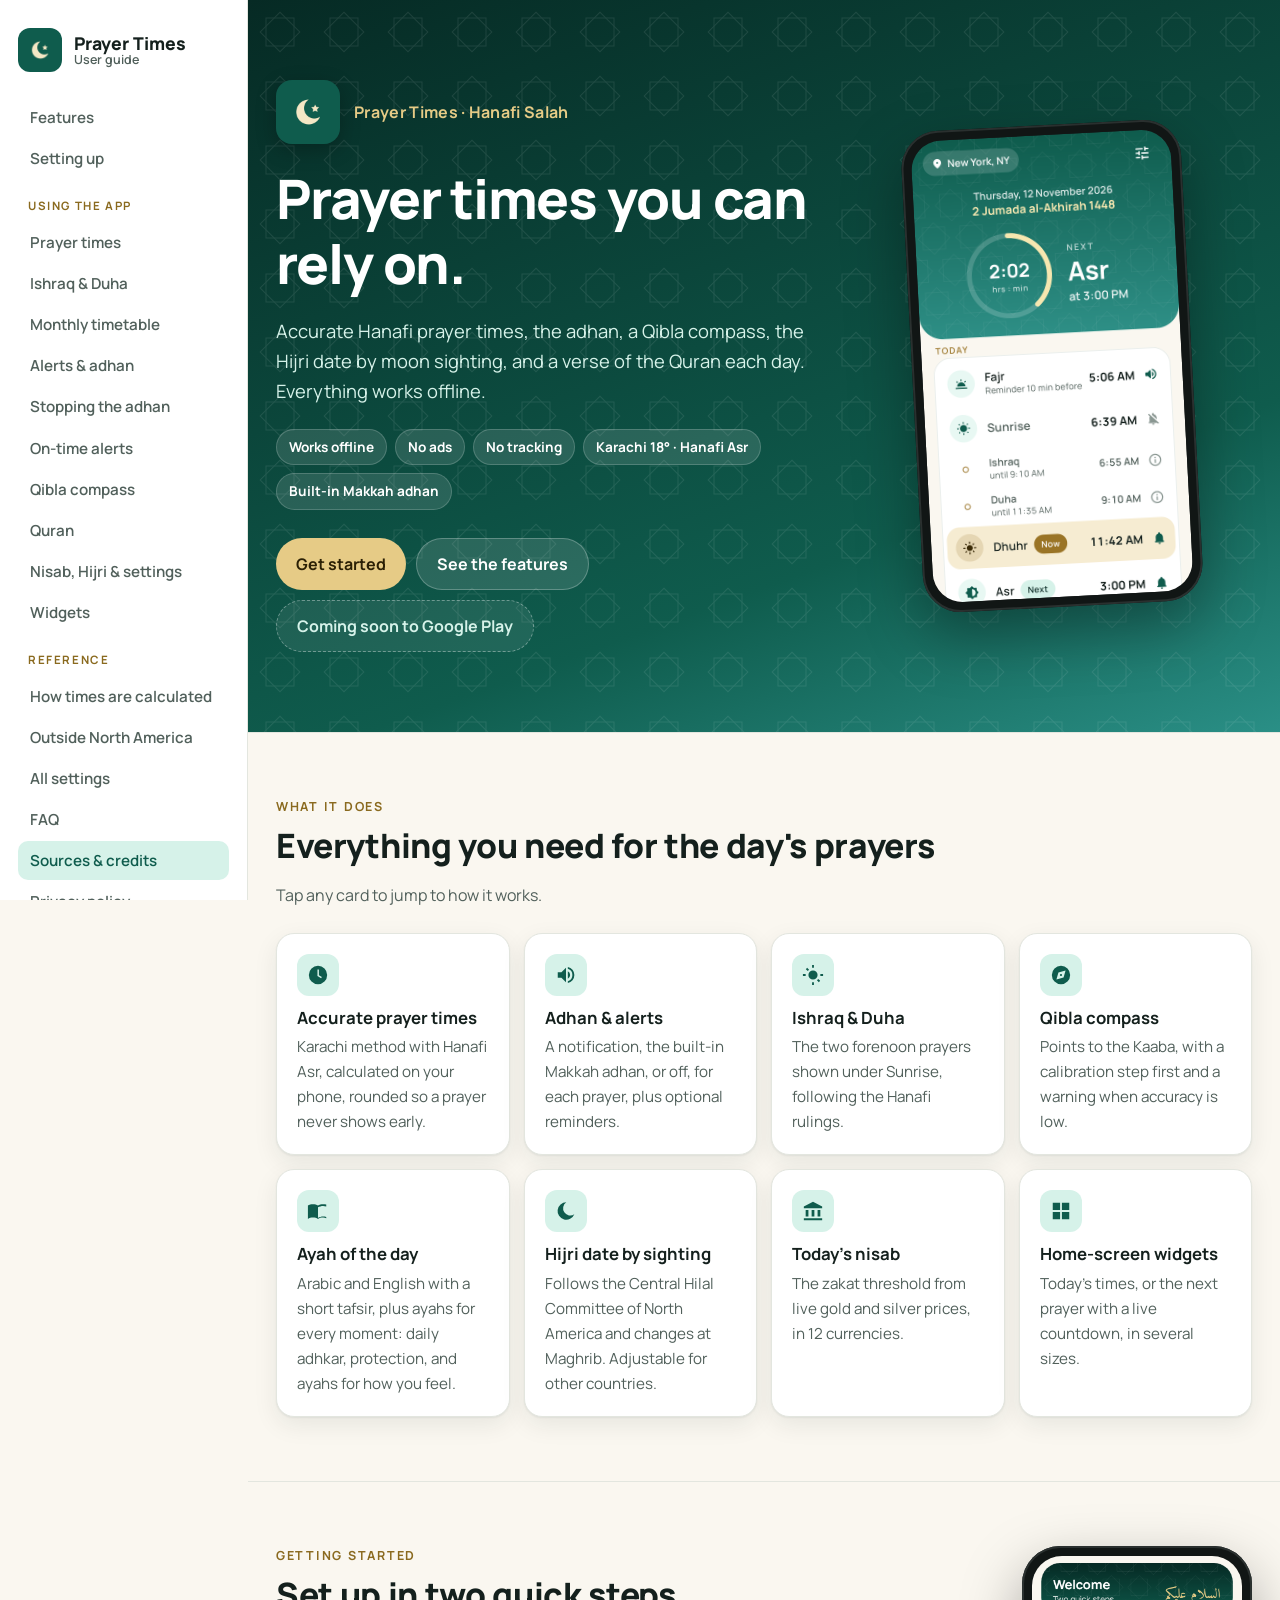
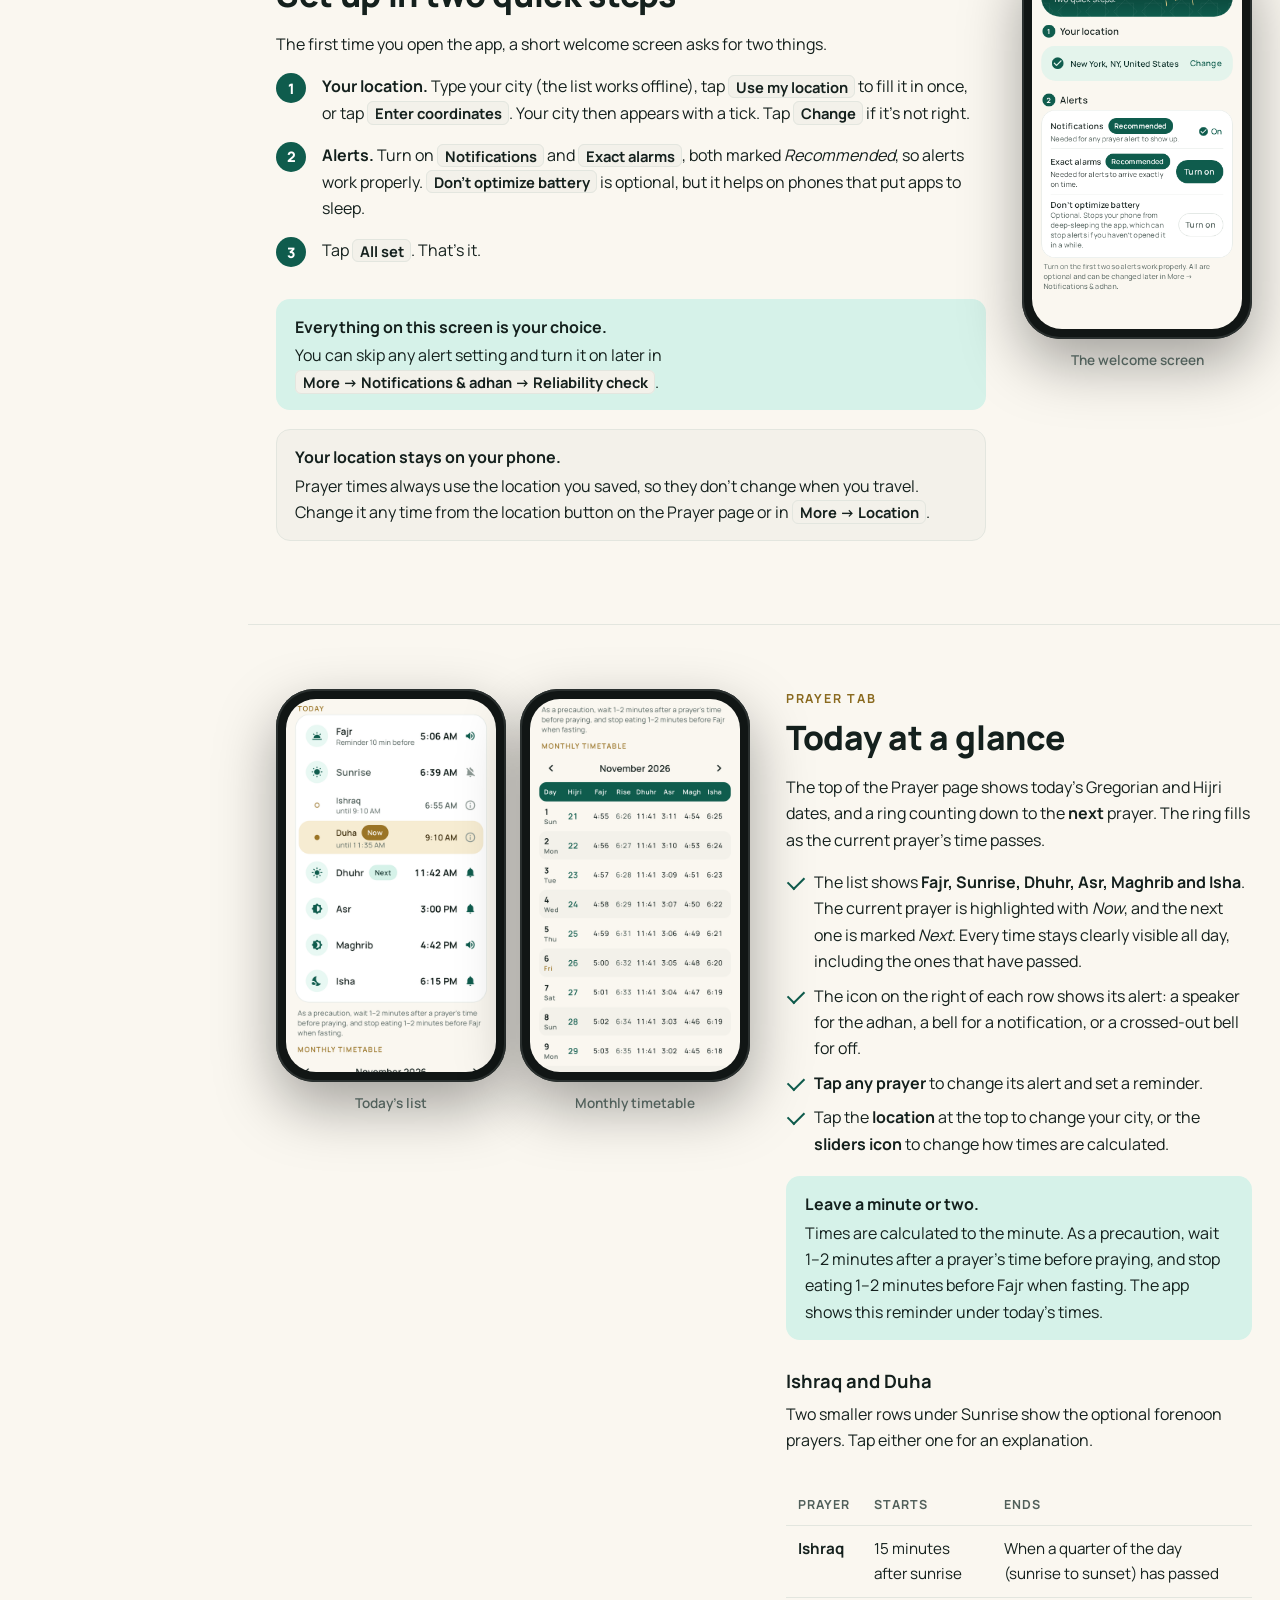
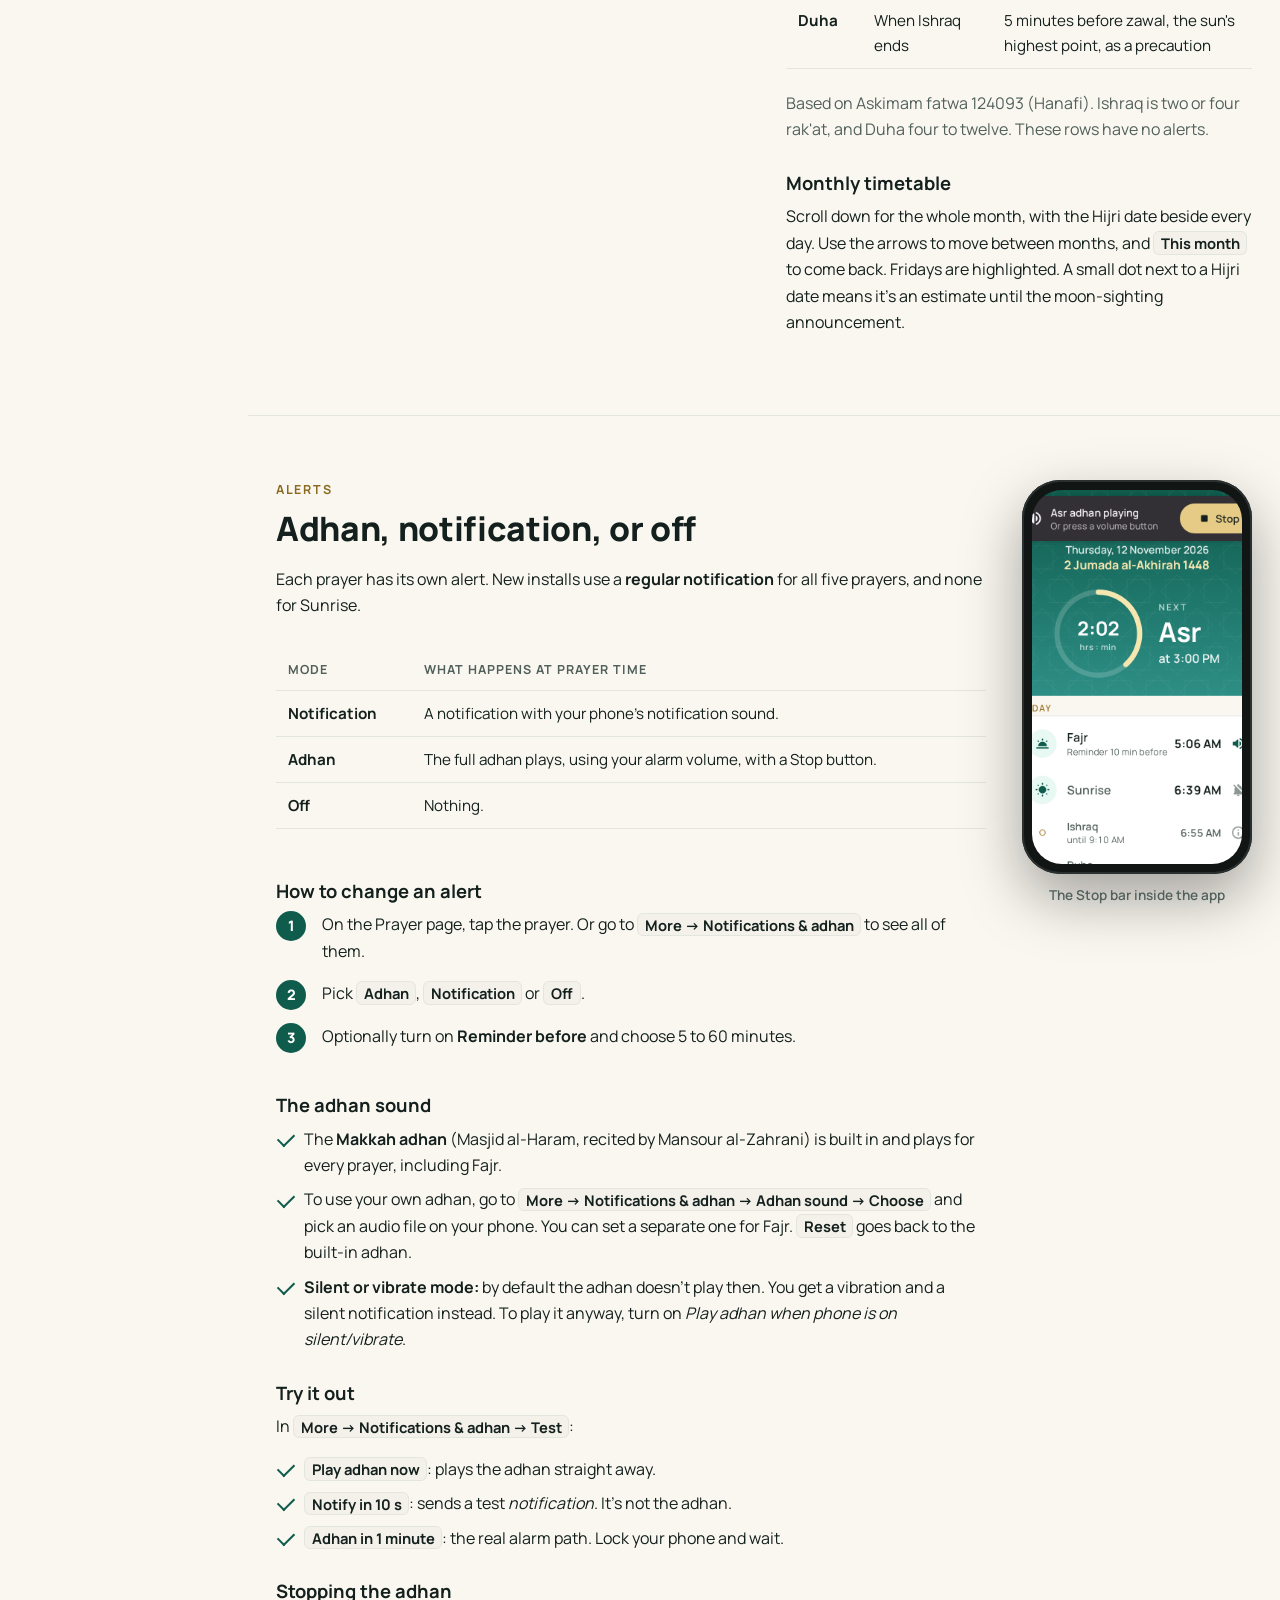
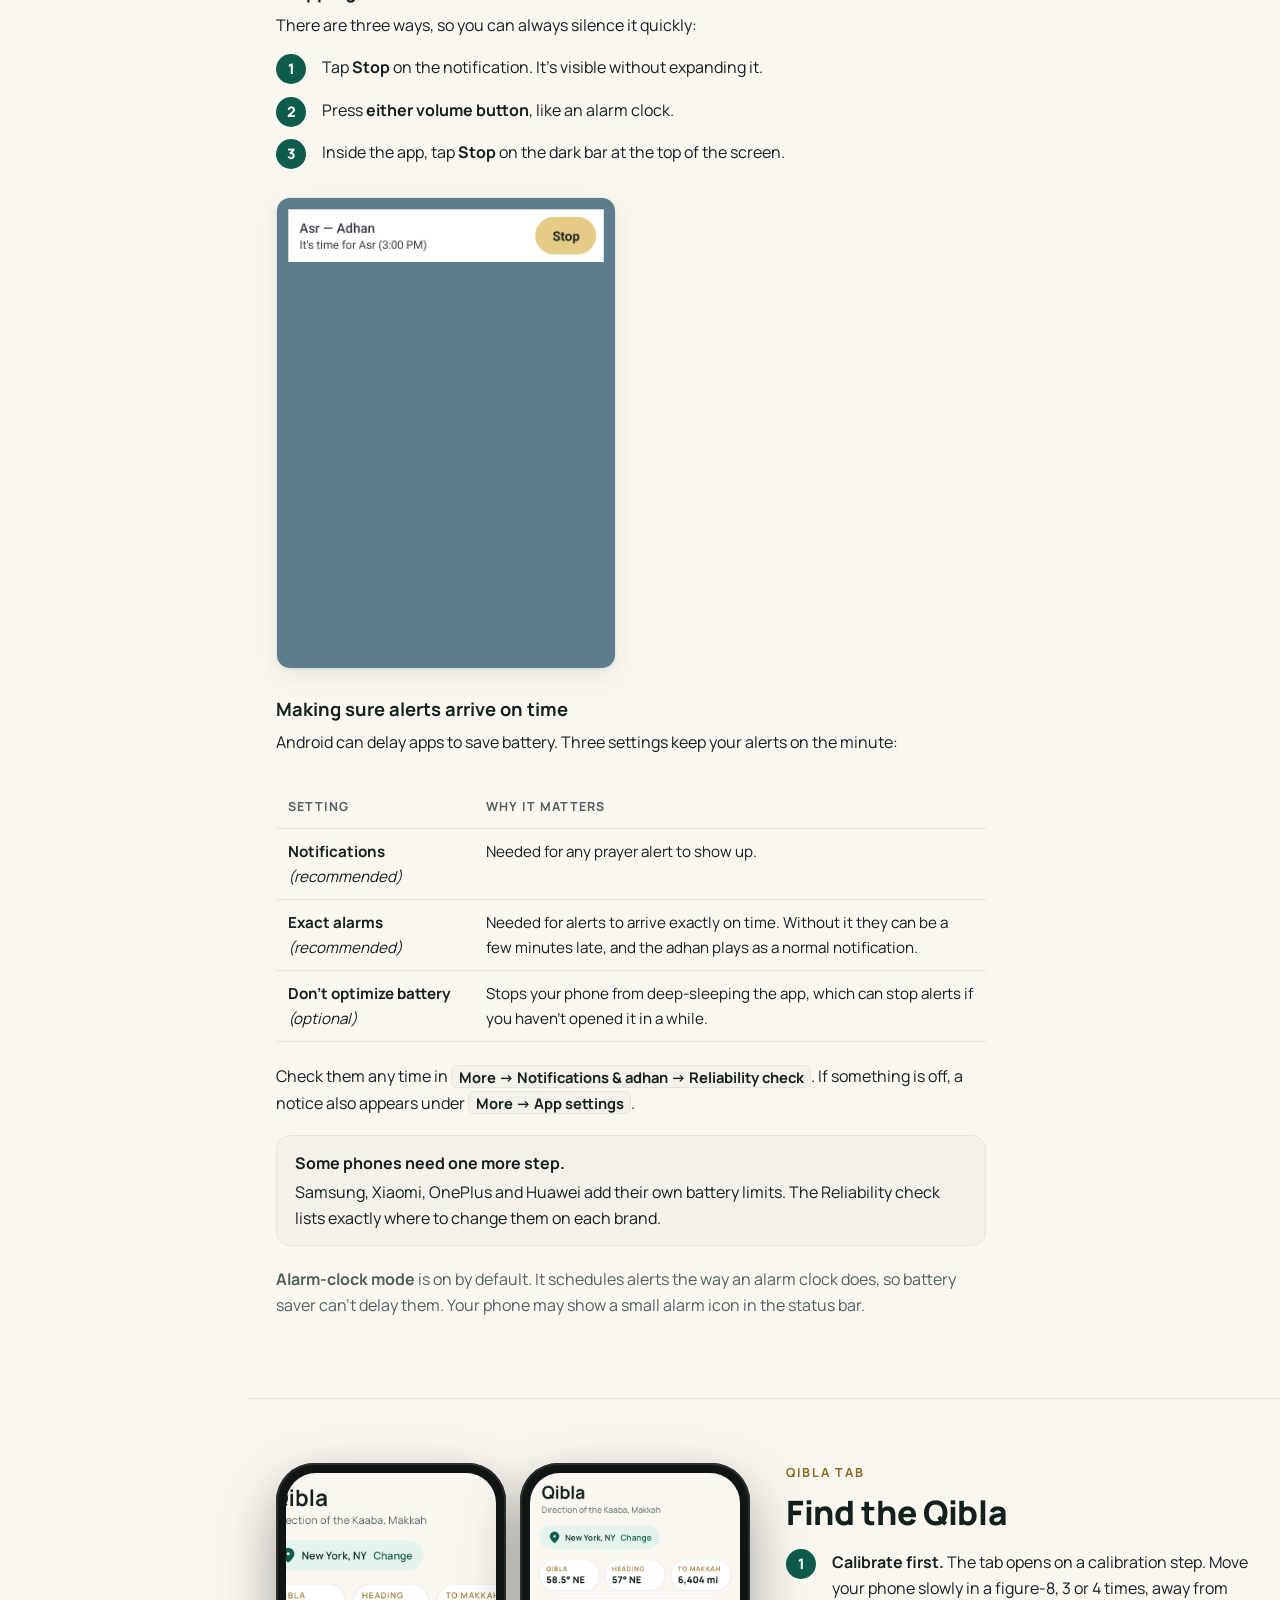
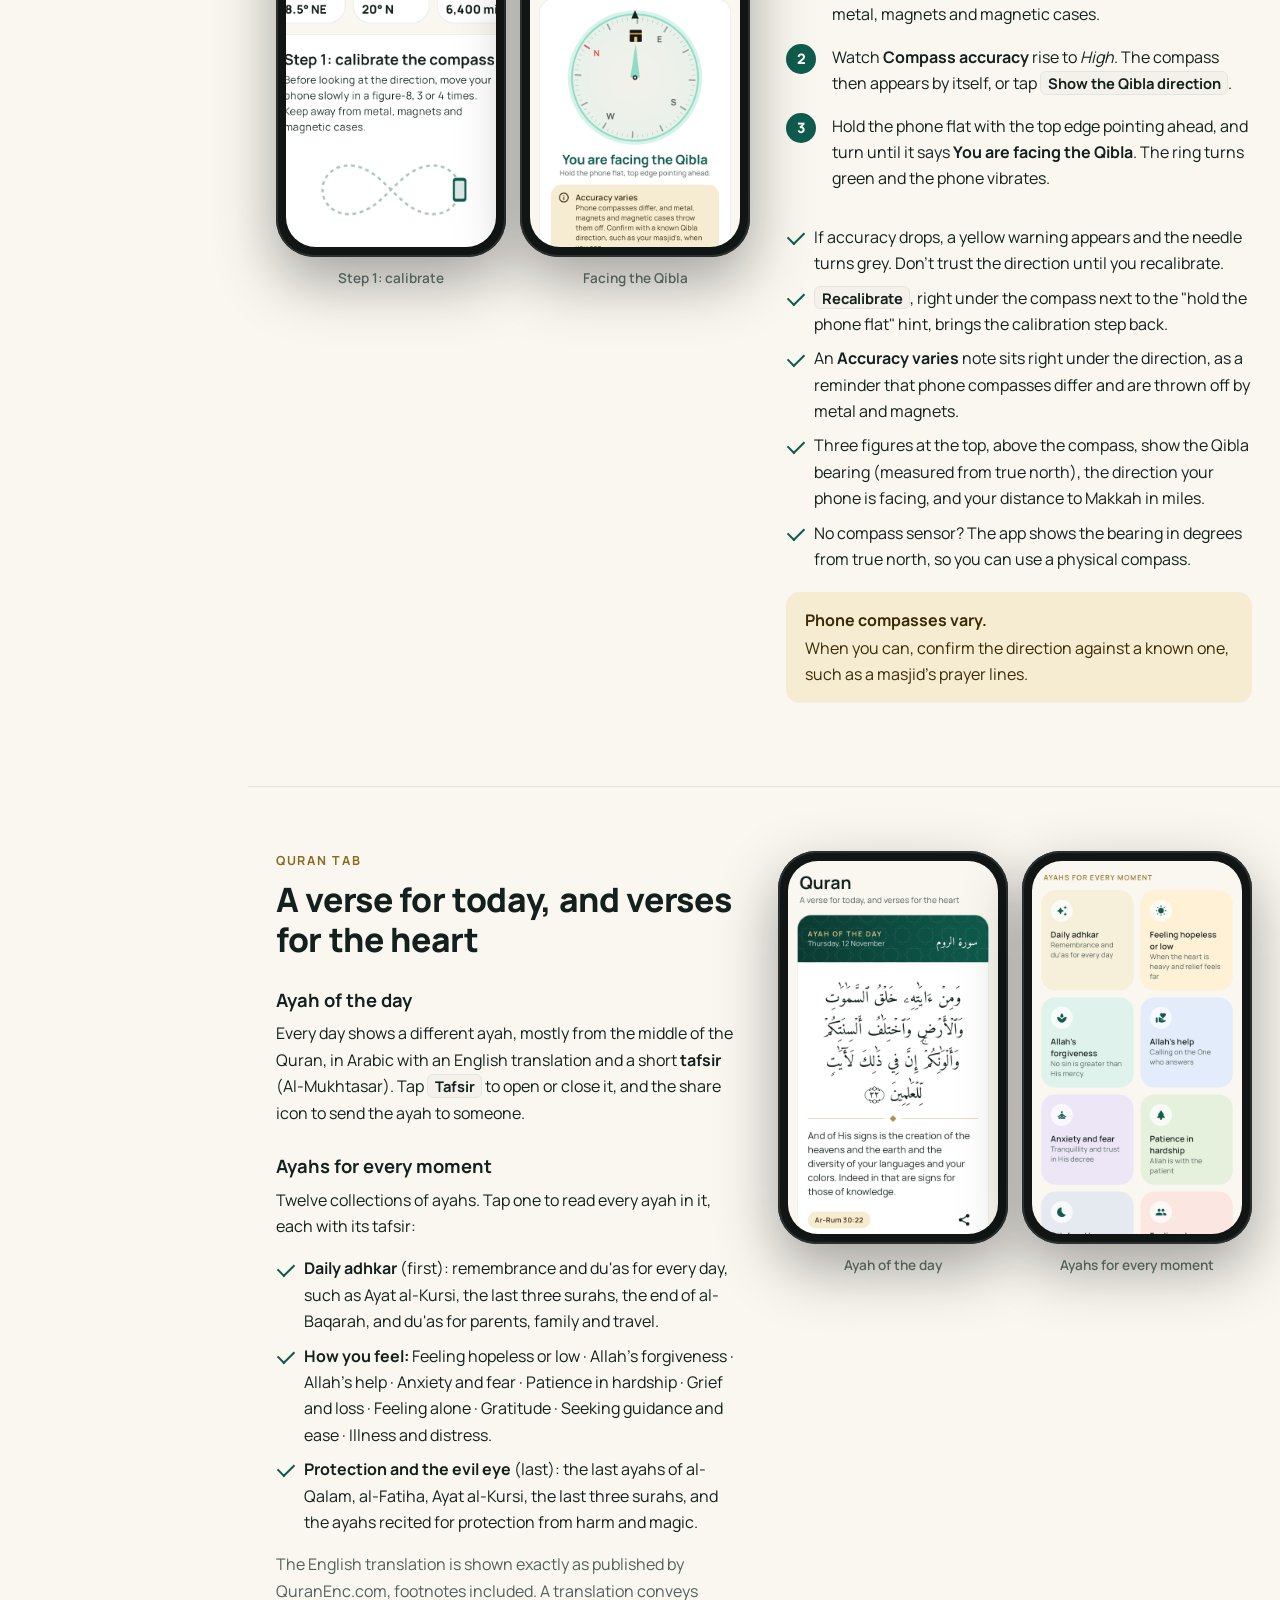
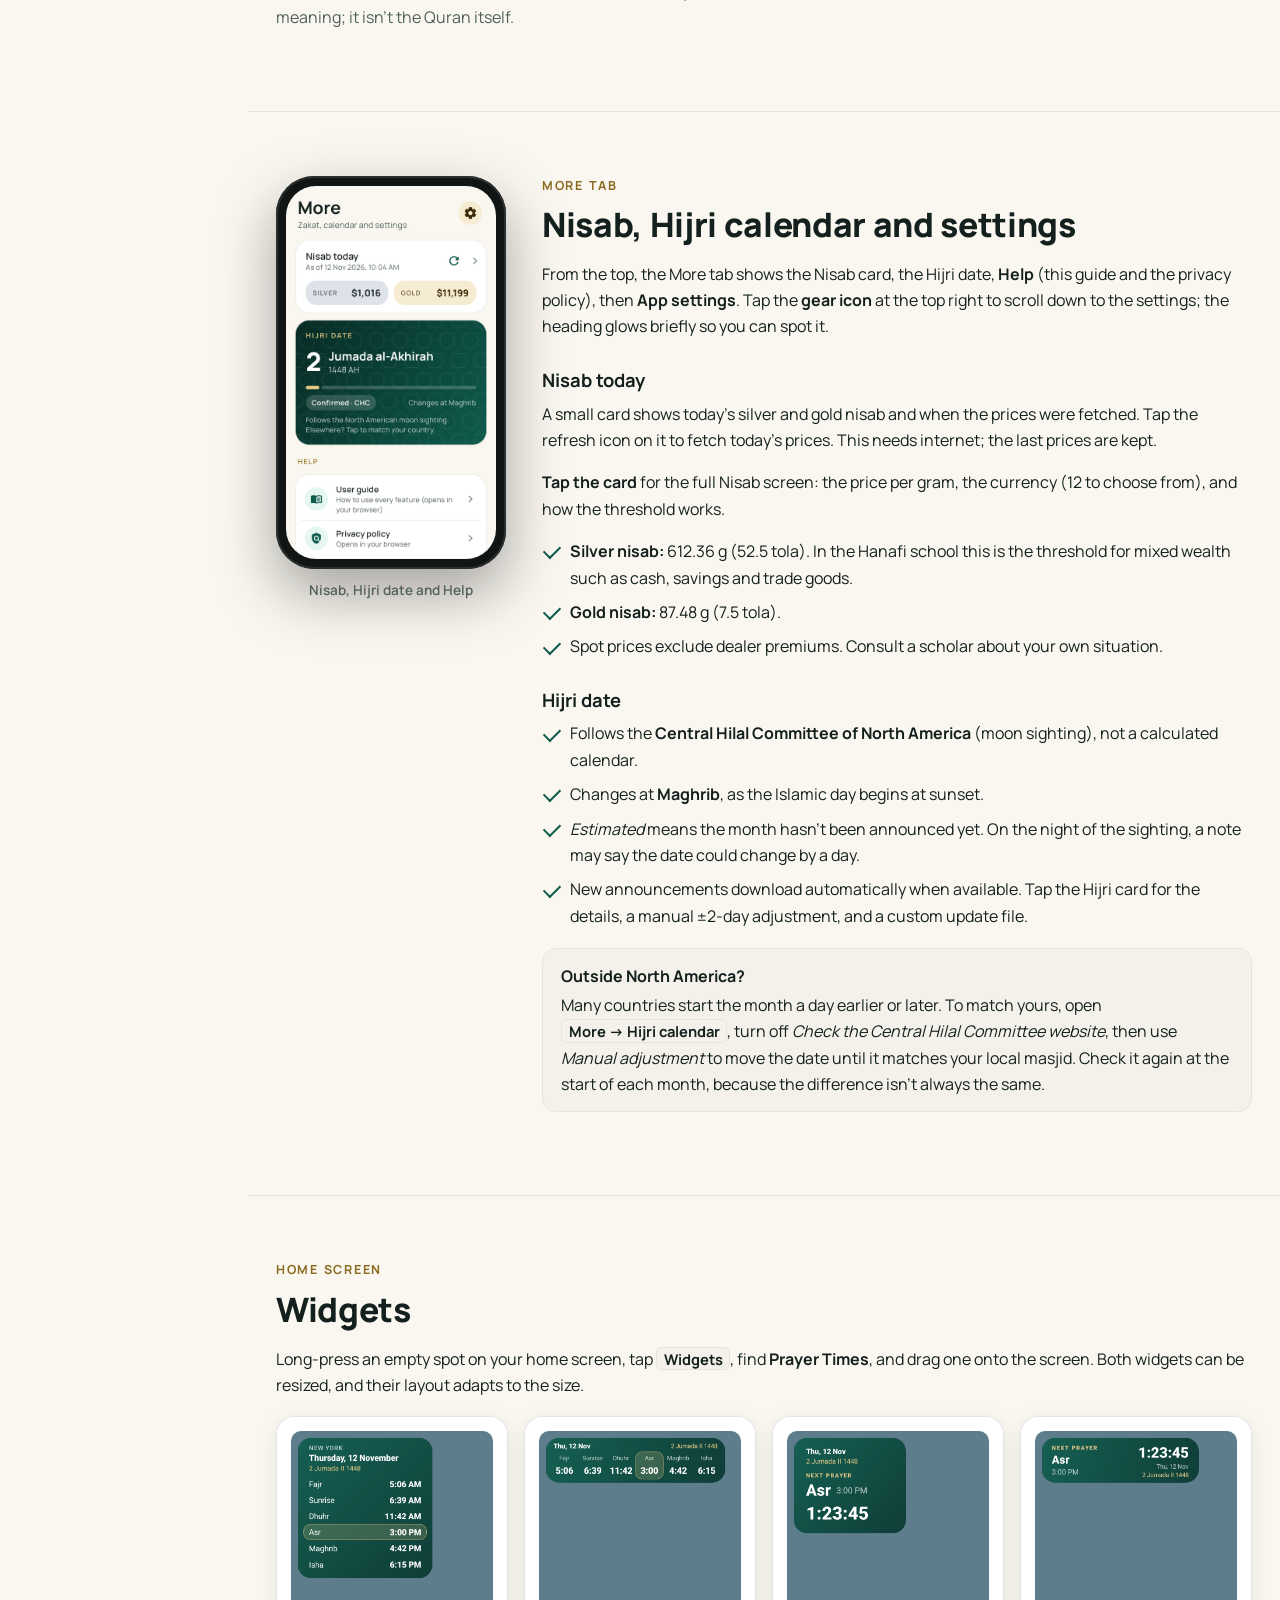
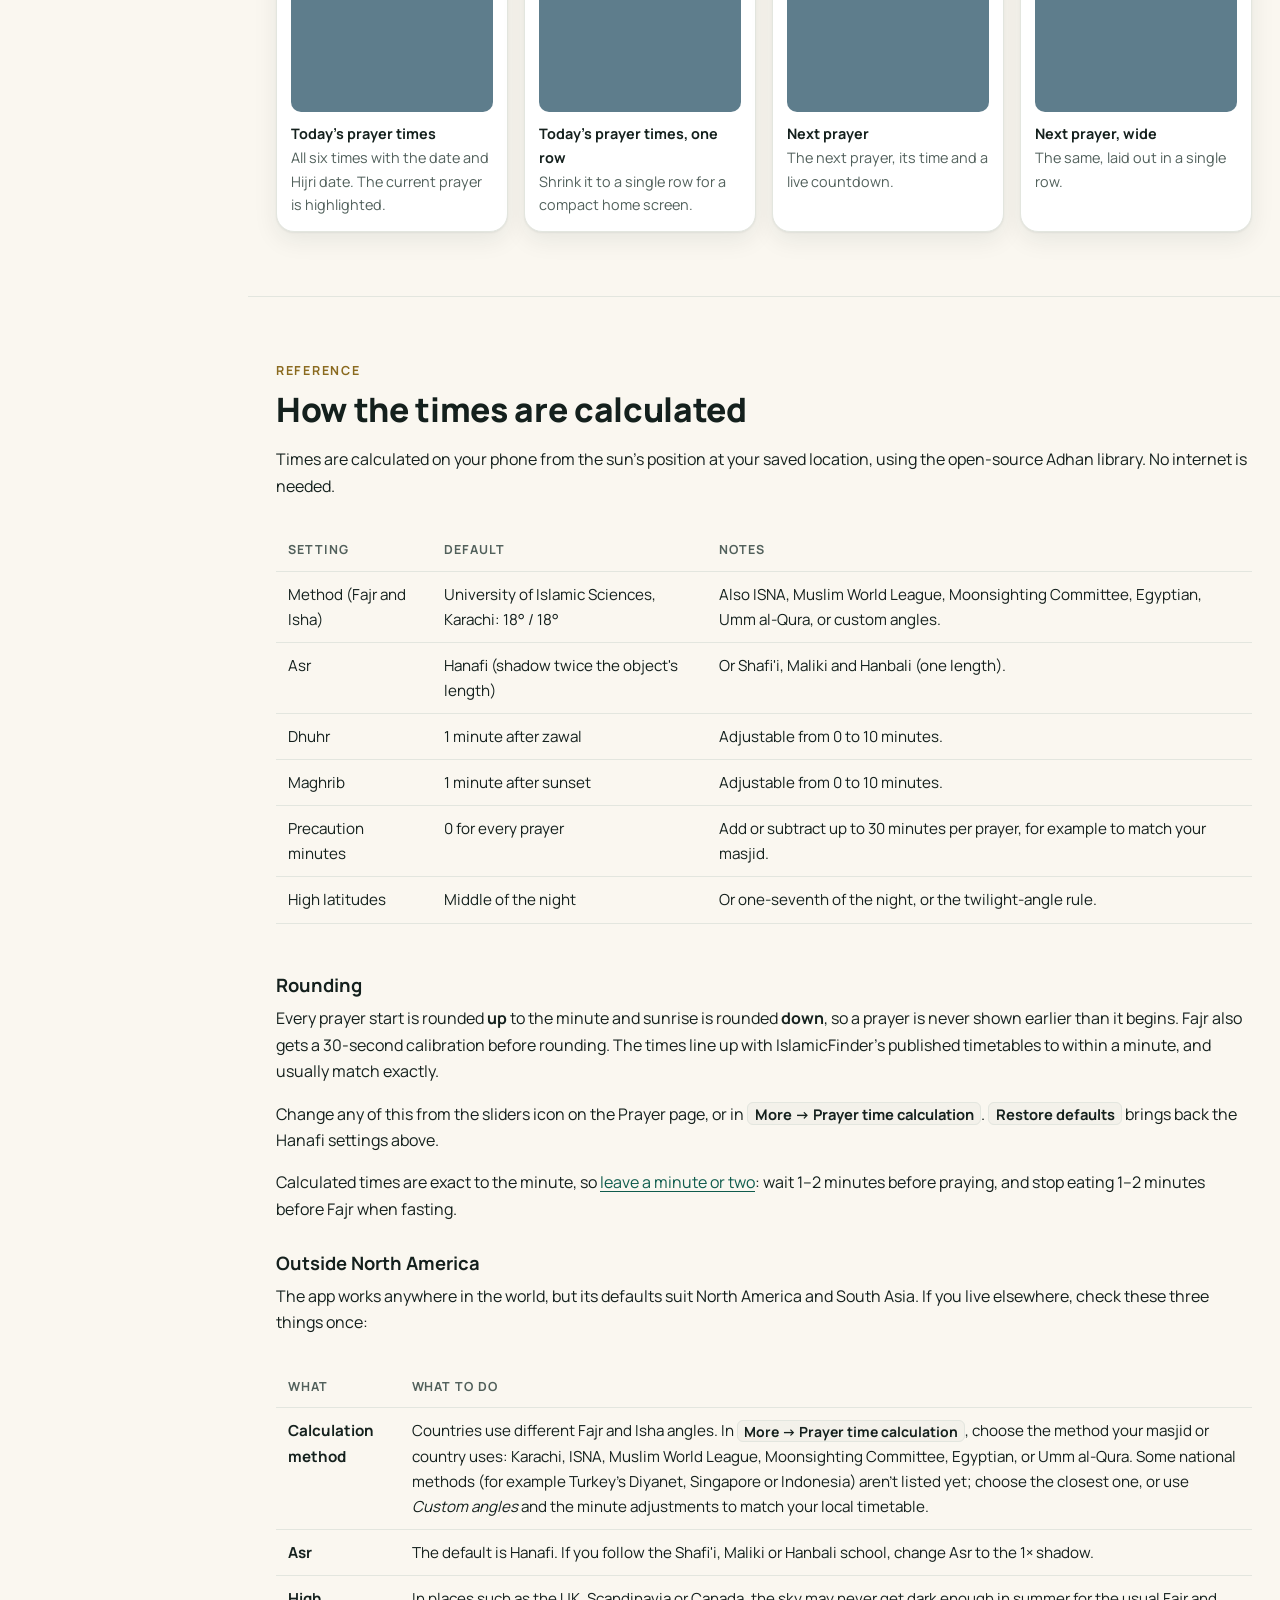
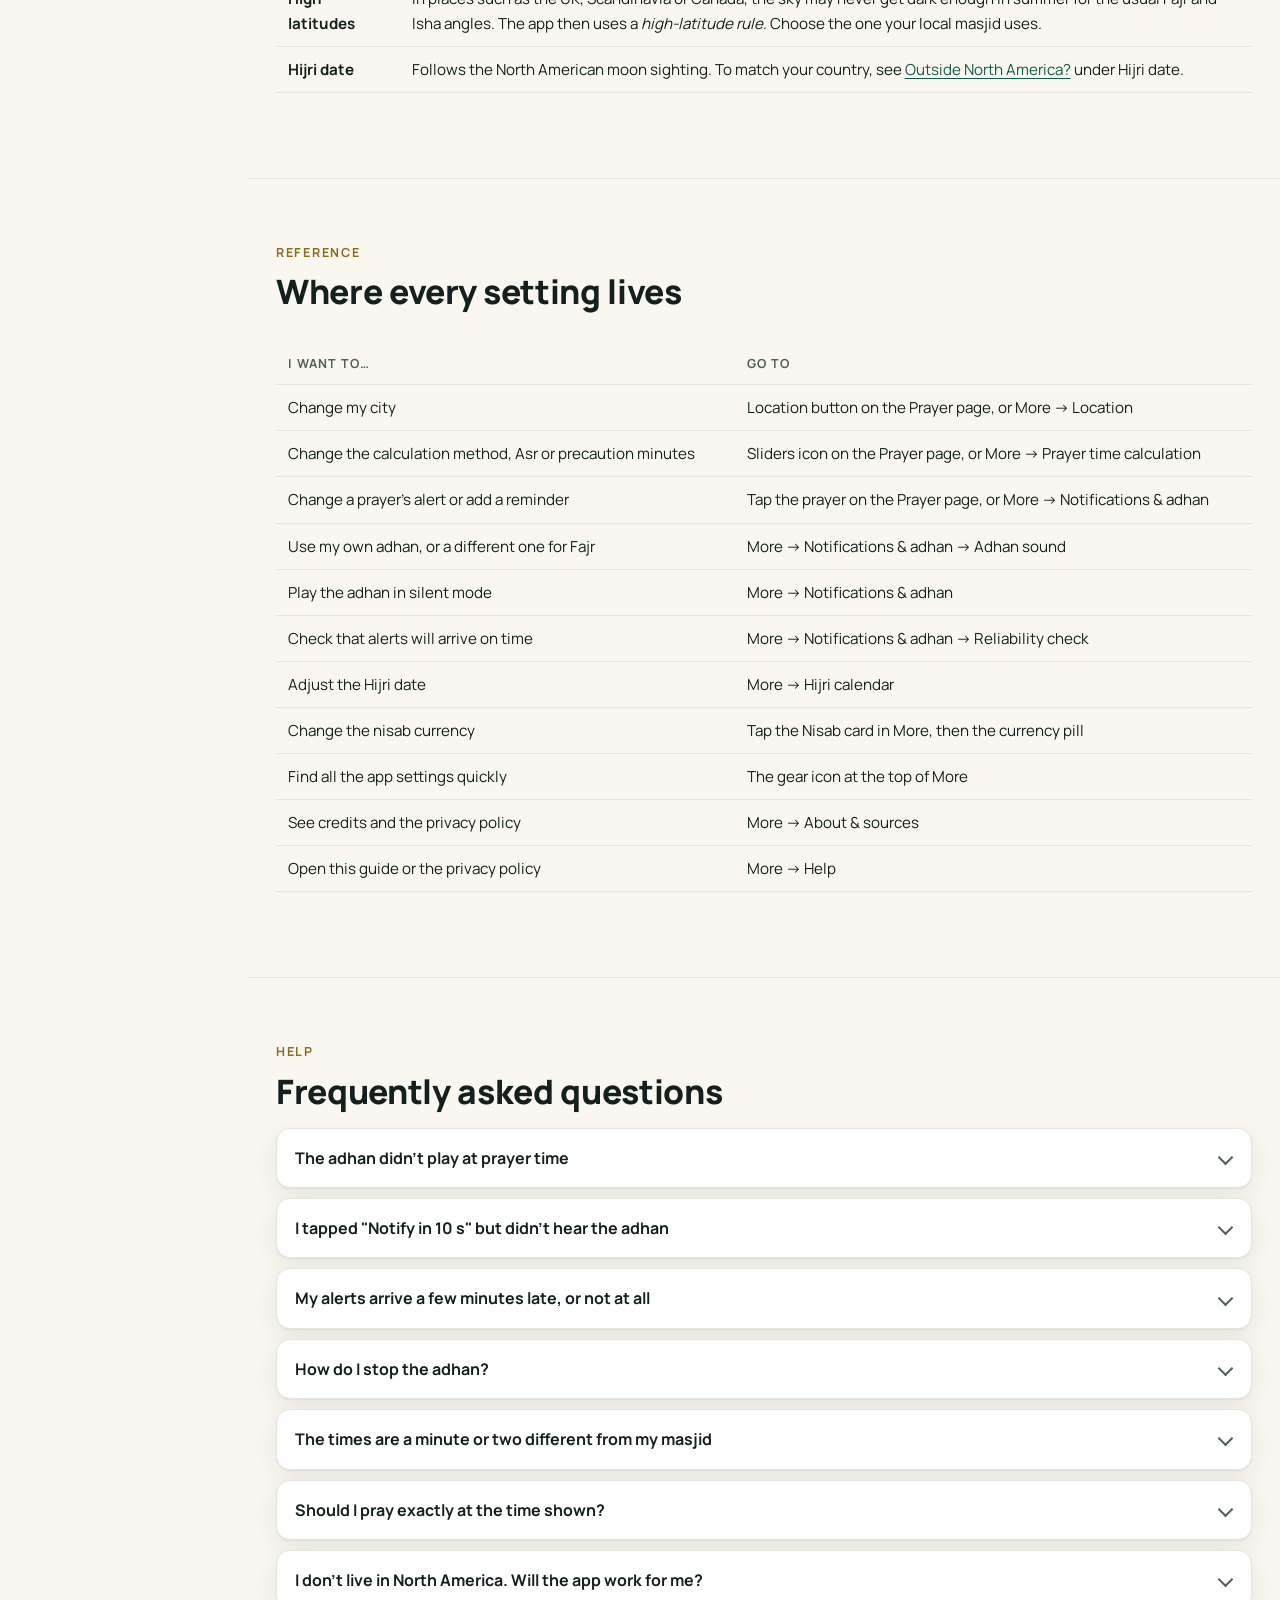
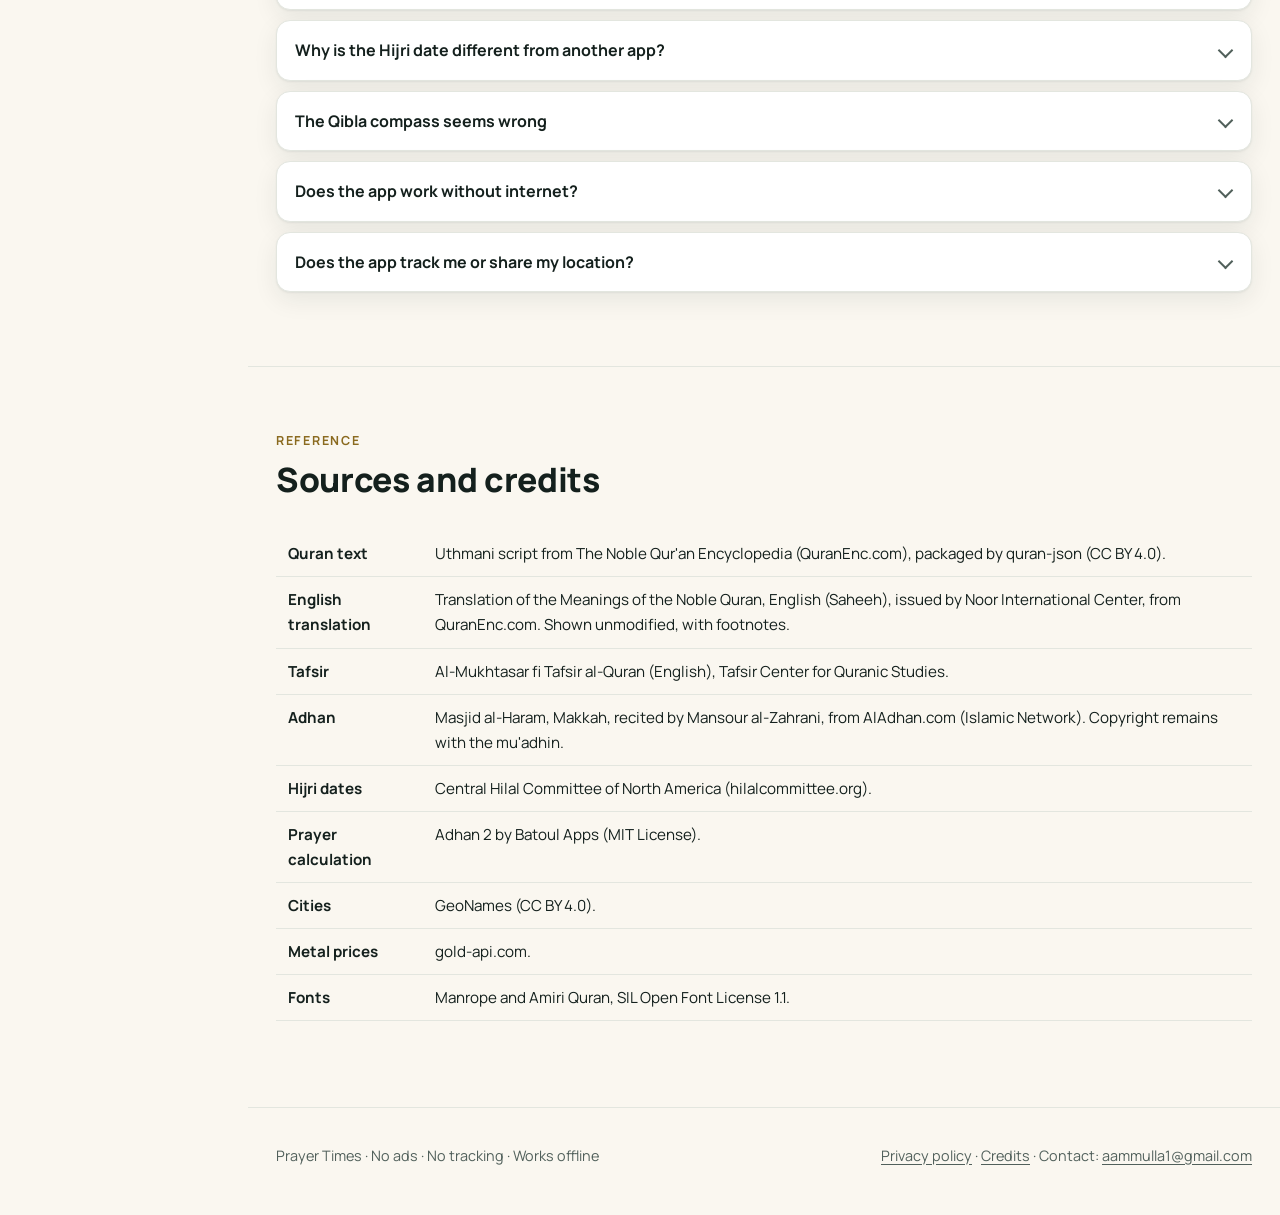
==== commit ea9b7b2a: "Add files via upload" ====
--- a/index.html
+++ b/index.html
@@ -250,7 +250,7 @@
       </ol>
       <ul class="ticks">
         <li>If accuracy drops, a yellow warning appears and the needle turns grey. Don't trust the direction until you recalibrate.</li>
-        <li><span class="ui">Recalibrate</span> under the compass brings the calibration step back.</li>
+        <li><span class="ui">Recalibrate</span>, right under the compass next to the "hold the phone flat" hint, brings the calibration step back.</li>
         <li>An <strong>Accuracy varies</strong> note sits right under the direction, as a reminder that phone compasses differ and are thrown off by metal and magnets.</li>
         <li>Three figures at the top, above the compass, show the Qibla bearing (measured from true north), the direction your phone is facing, and your distance to Makkah in miles.</li>
         <li>No compass sensor? The app shows the bearing in degrees from true north, so you can use a physical compass.</li>
